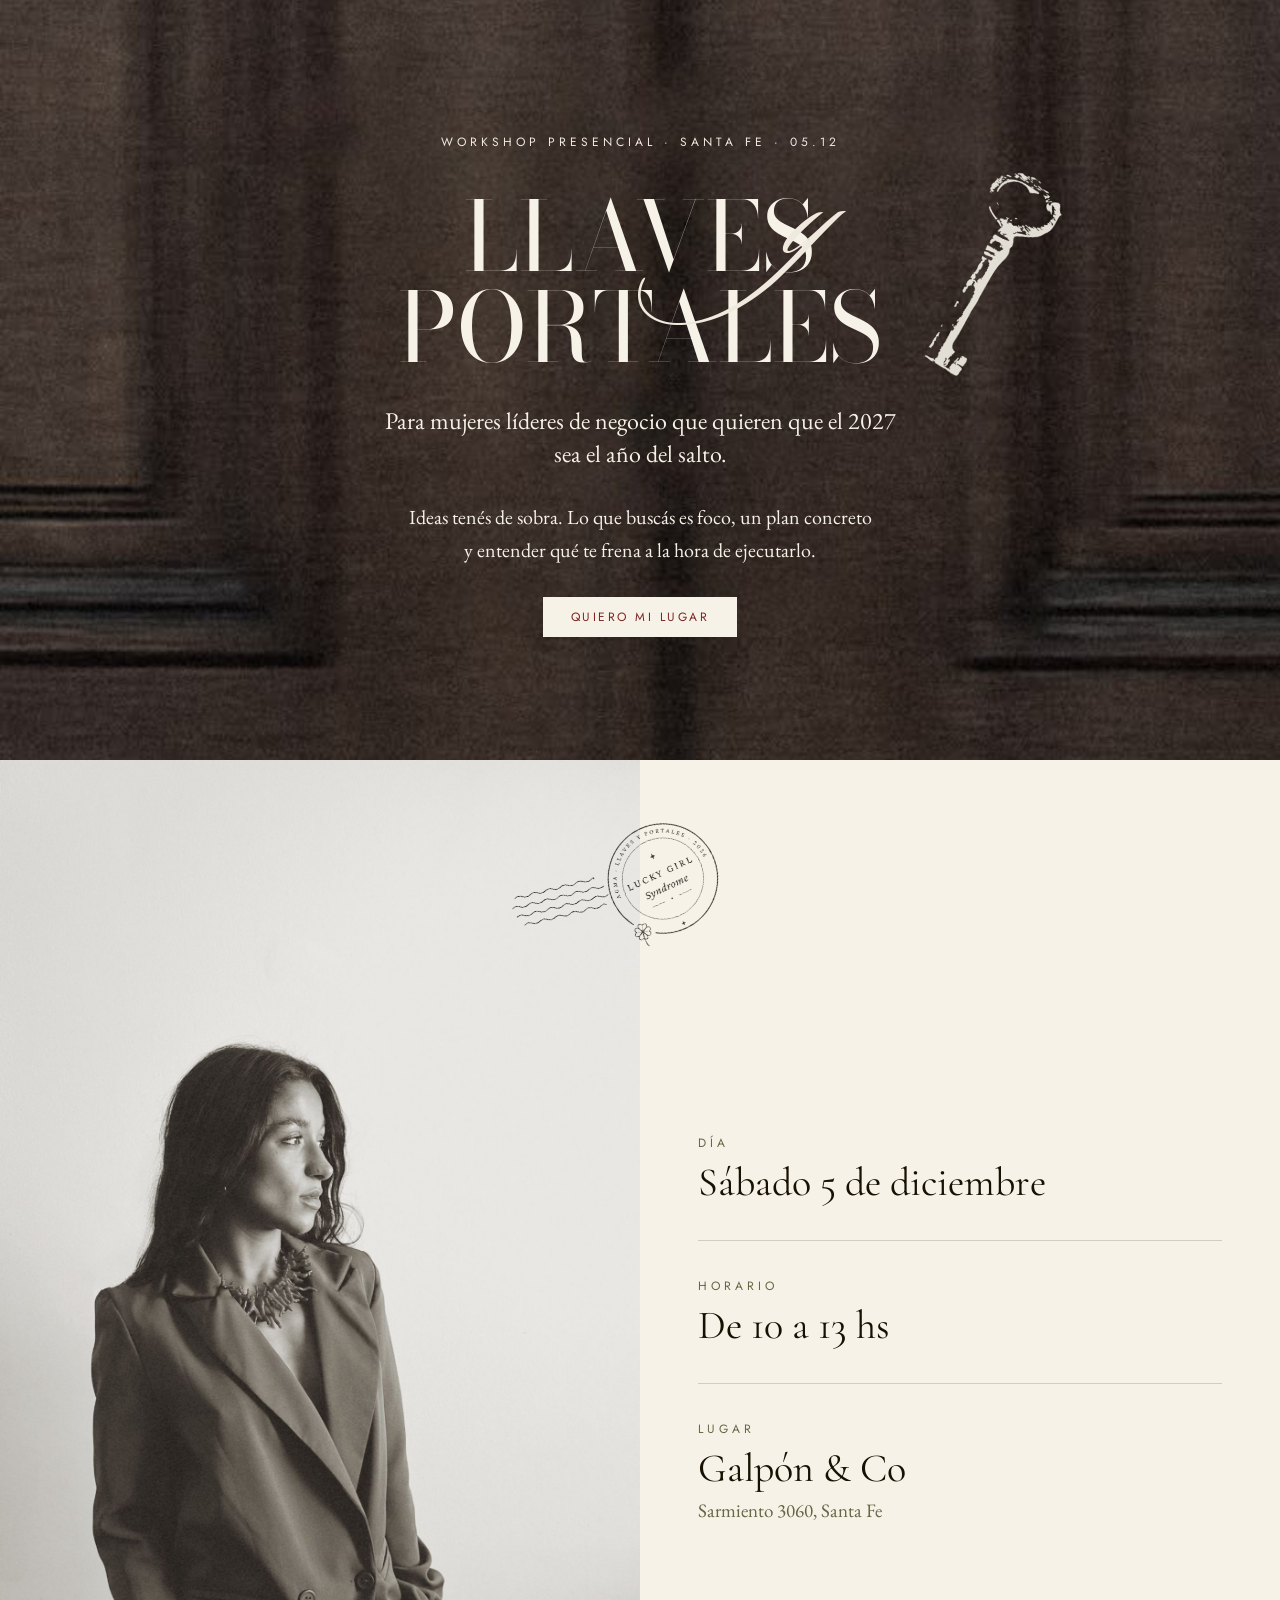
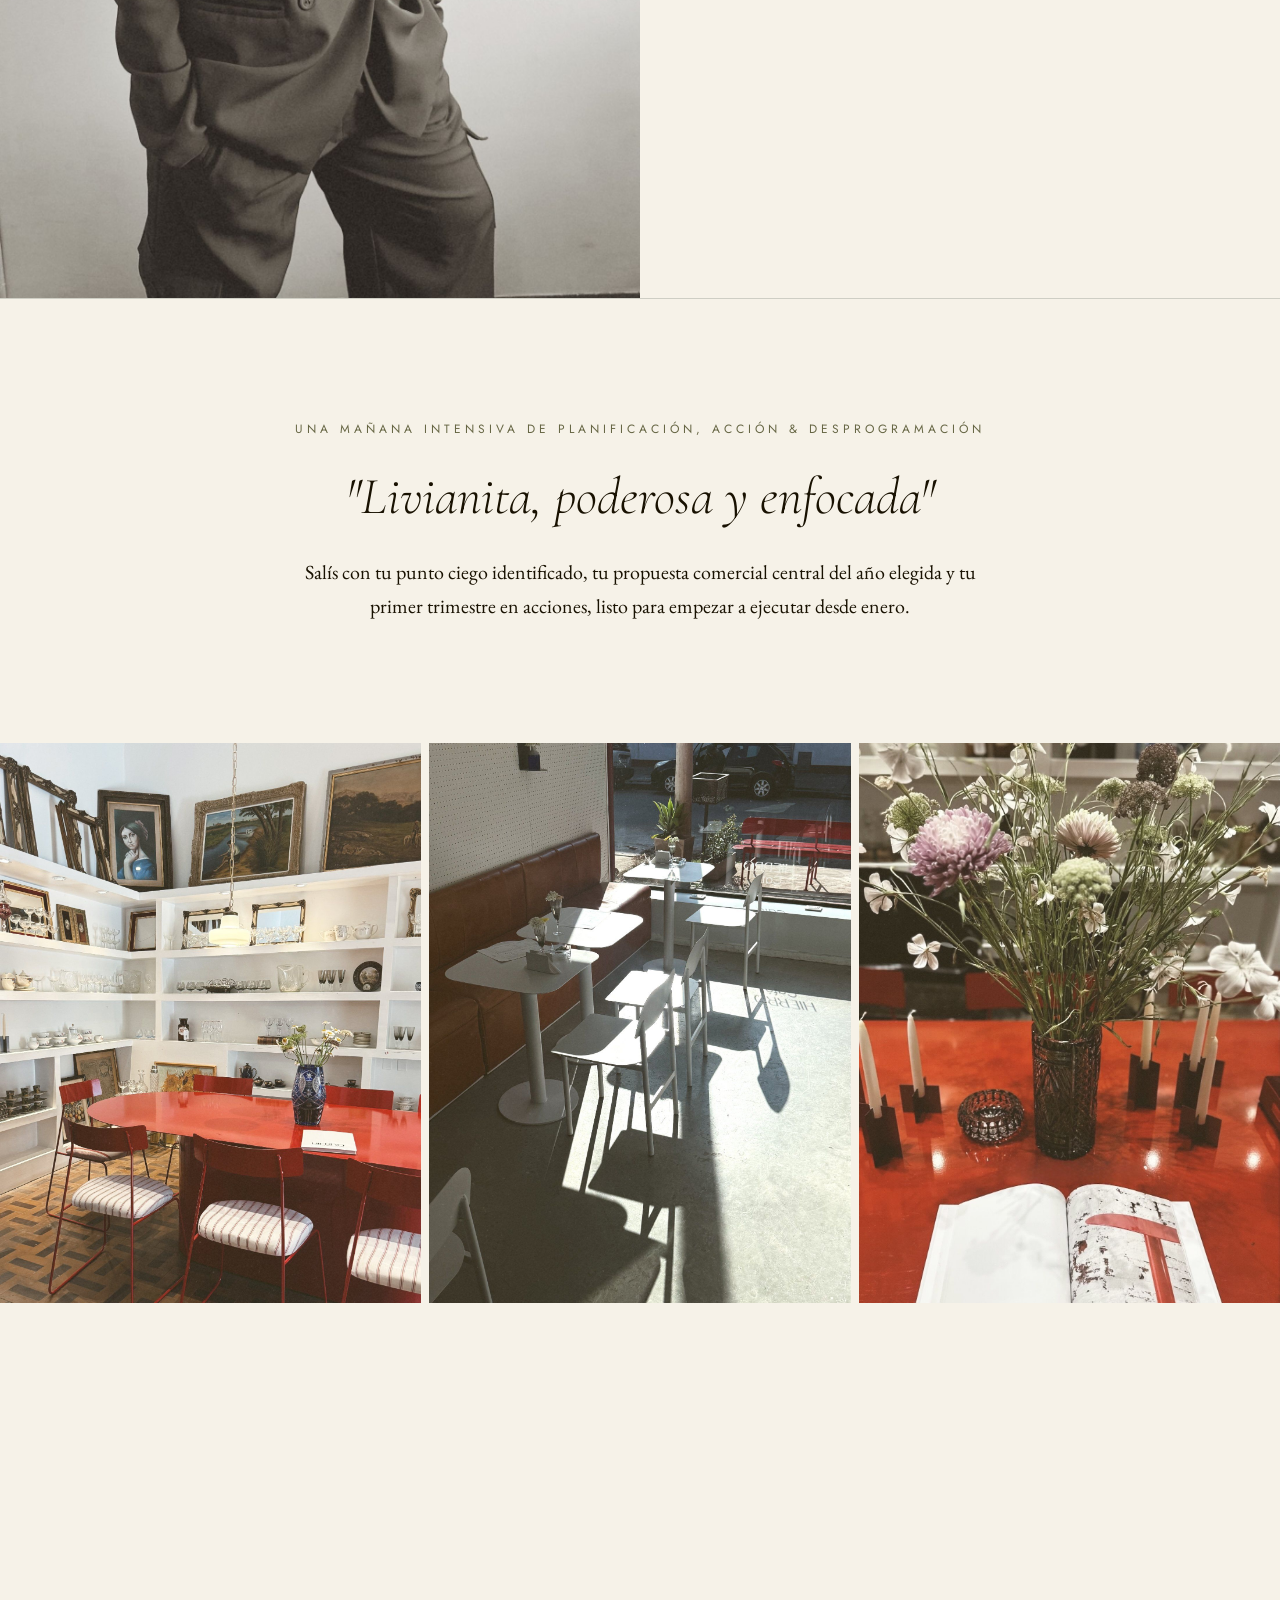
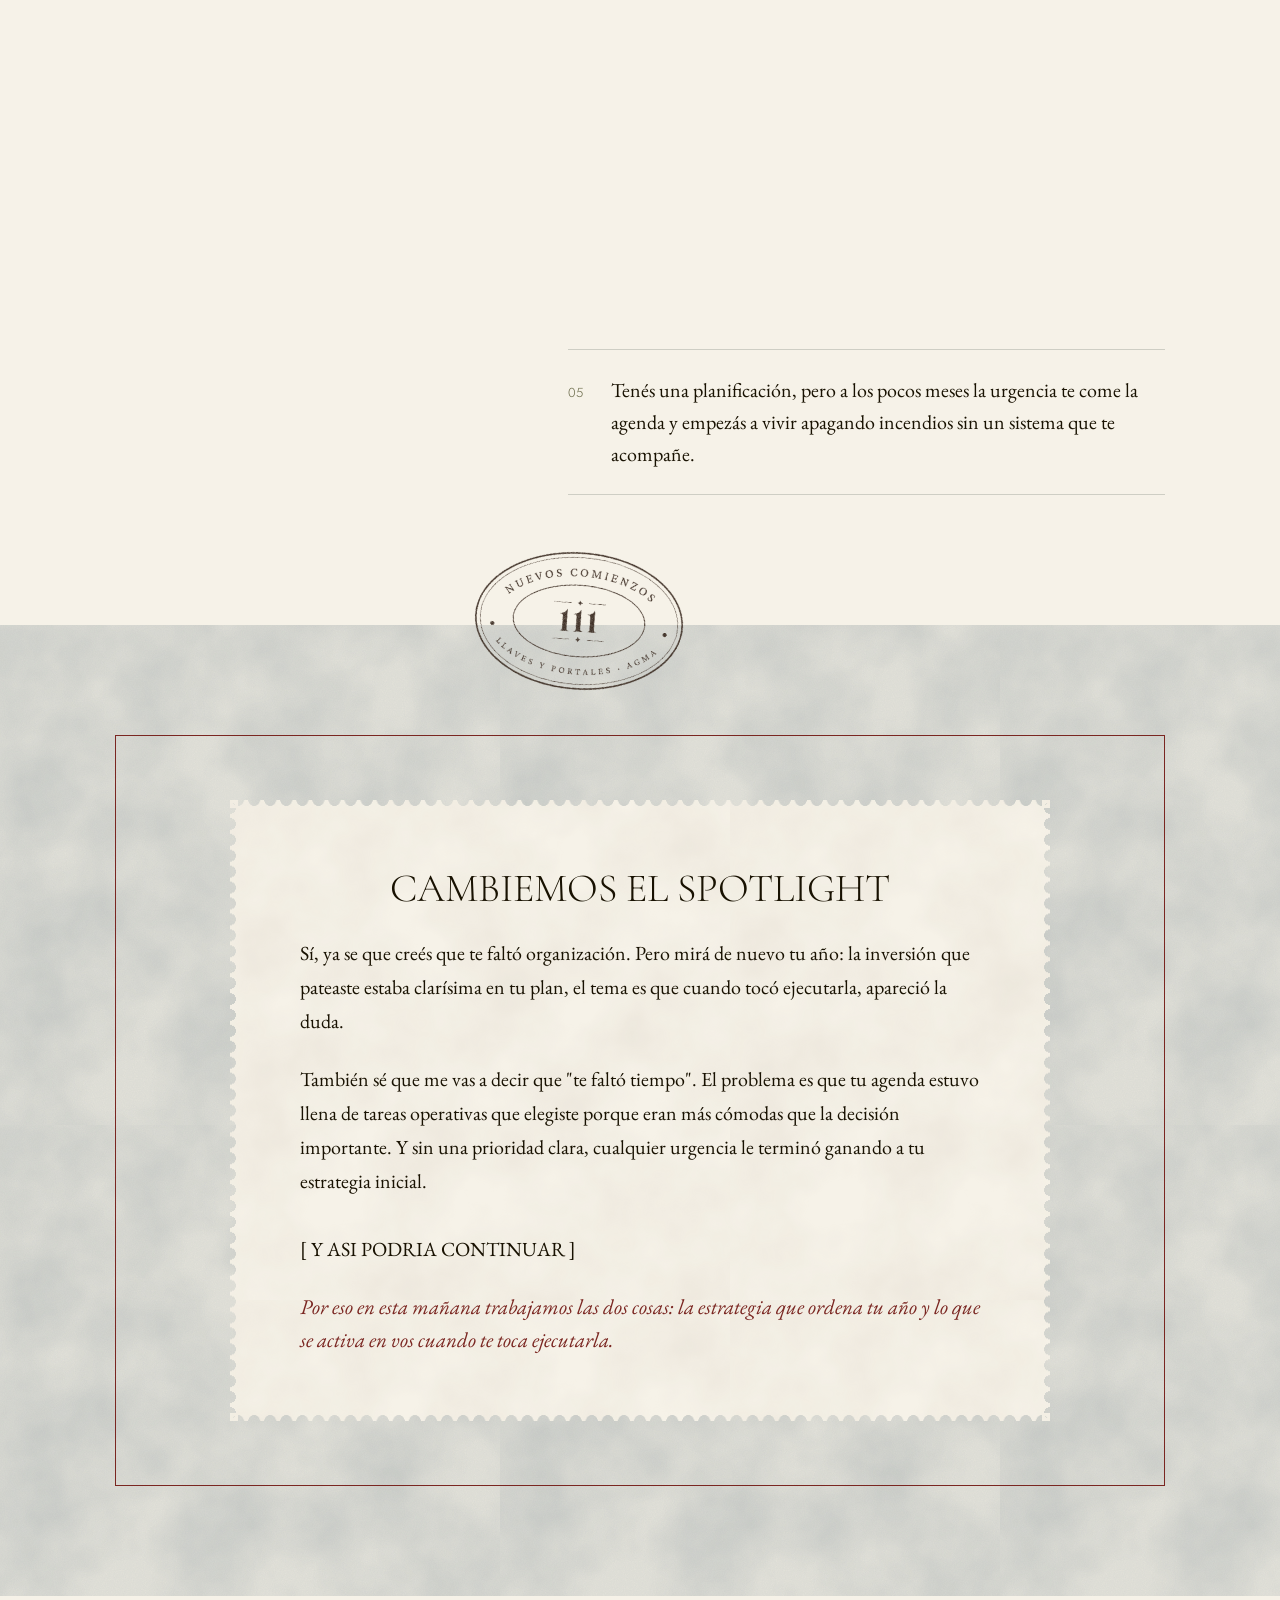
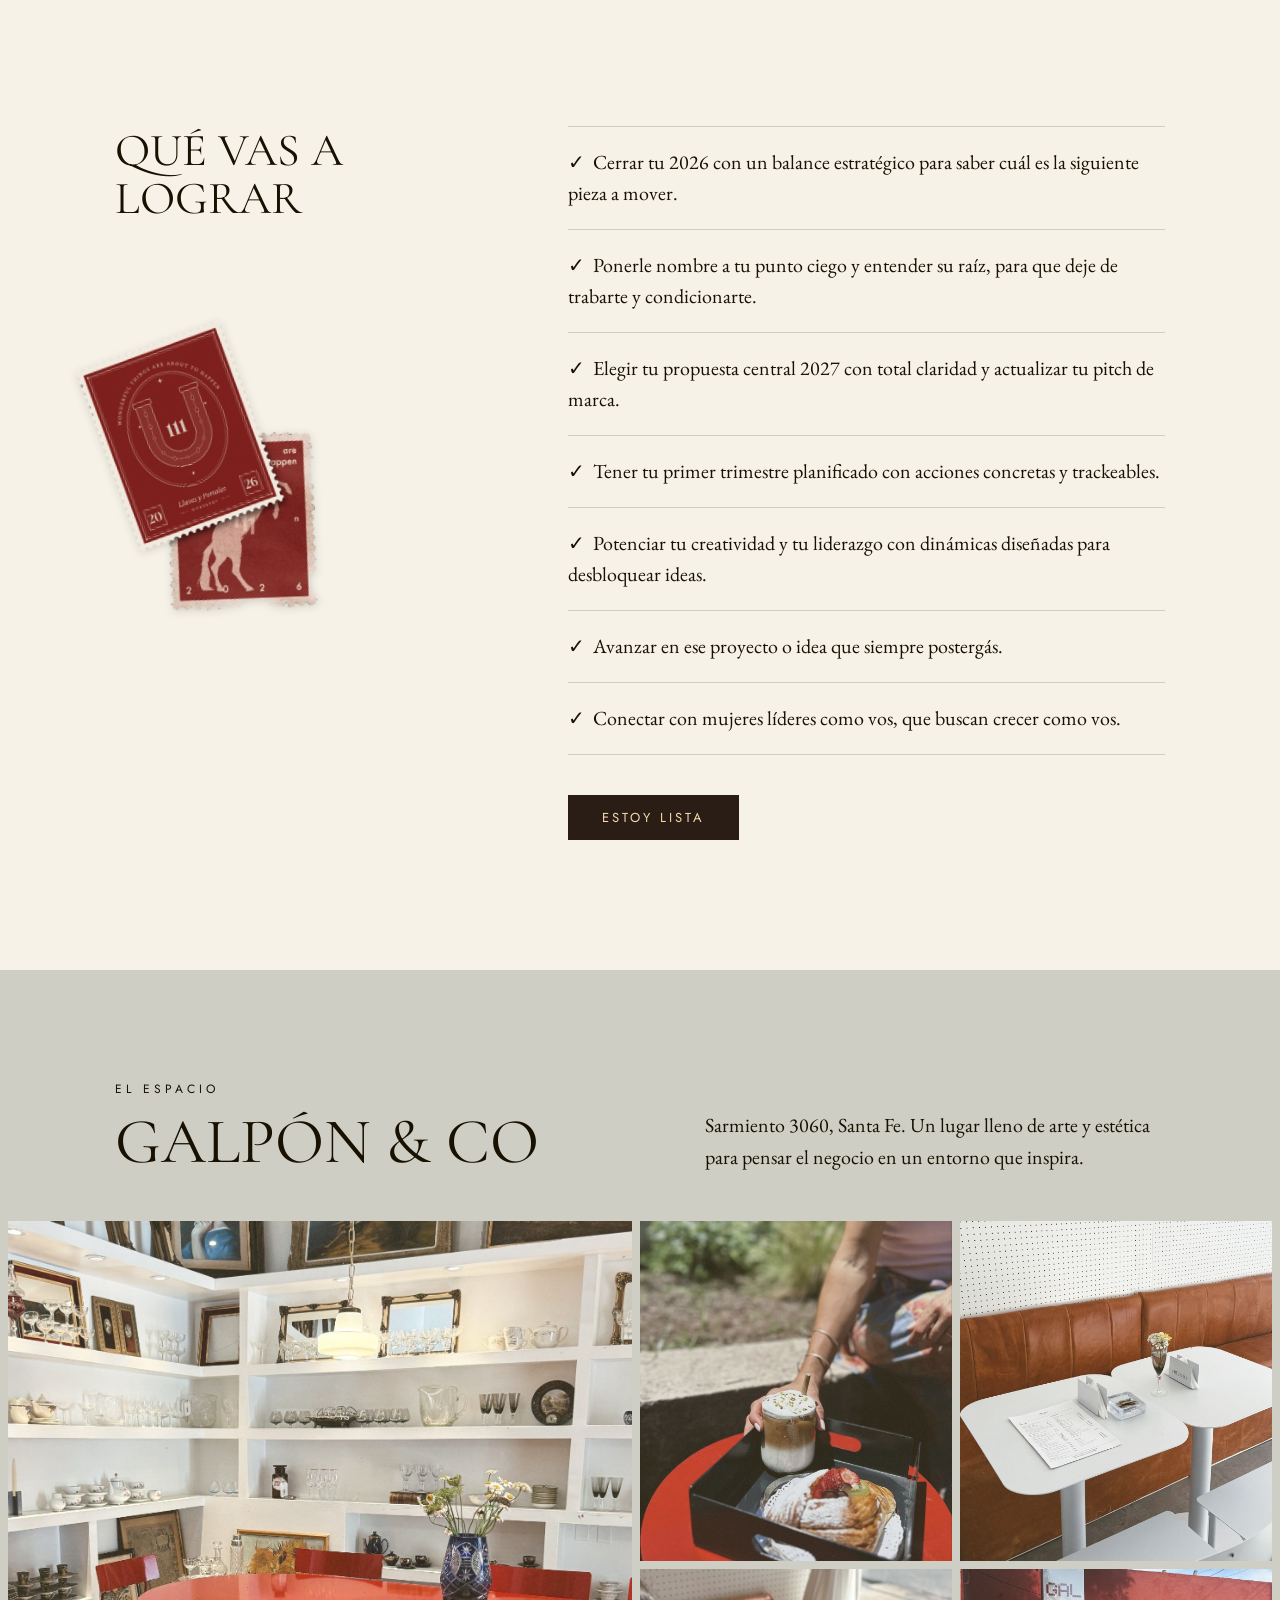
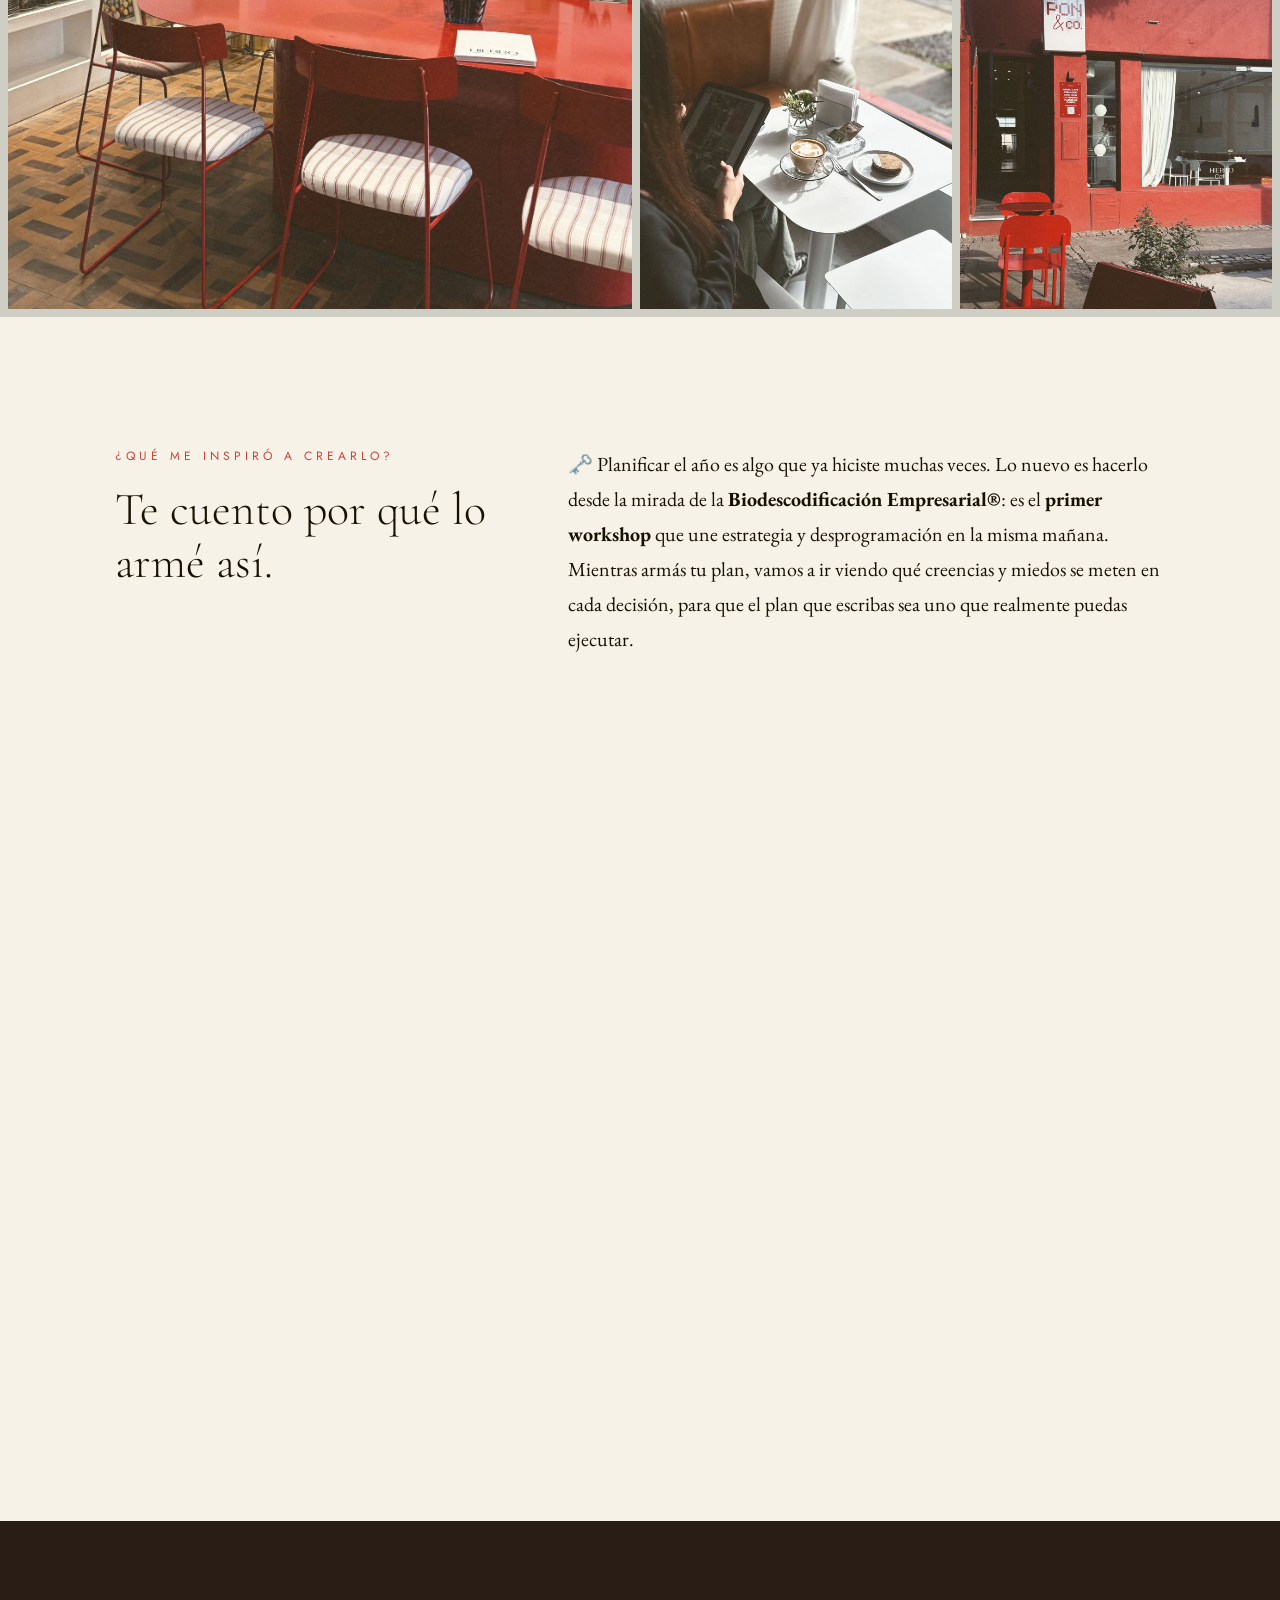
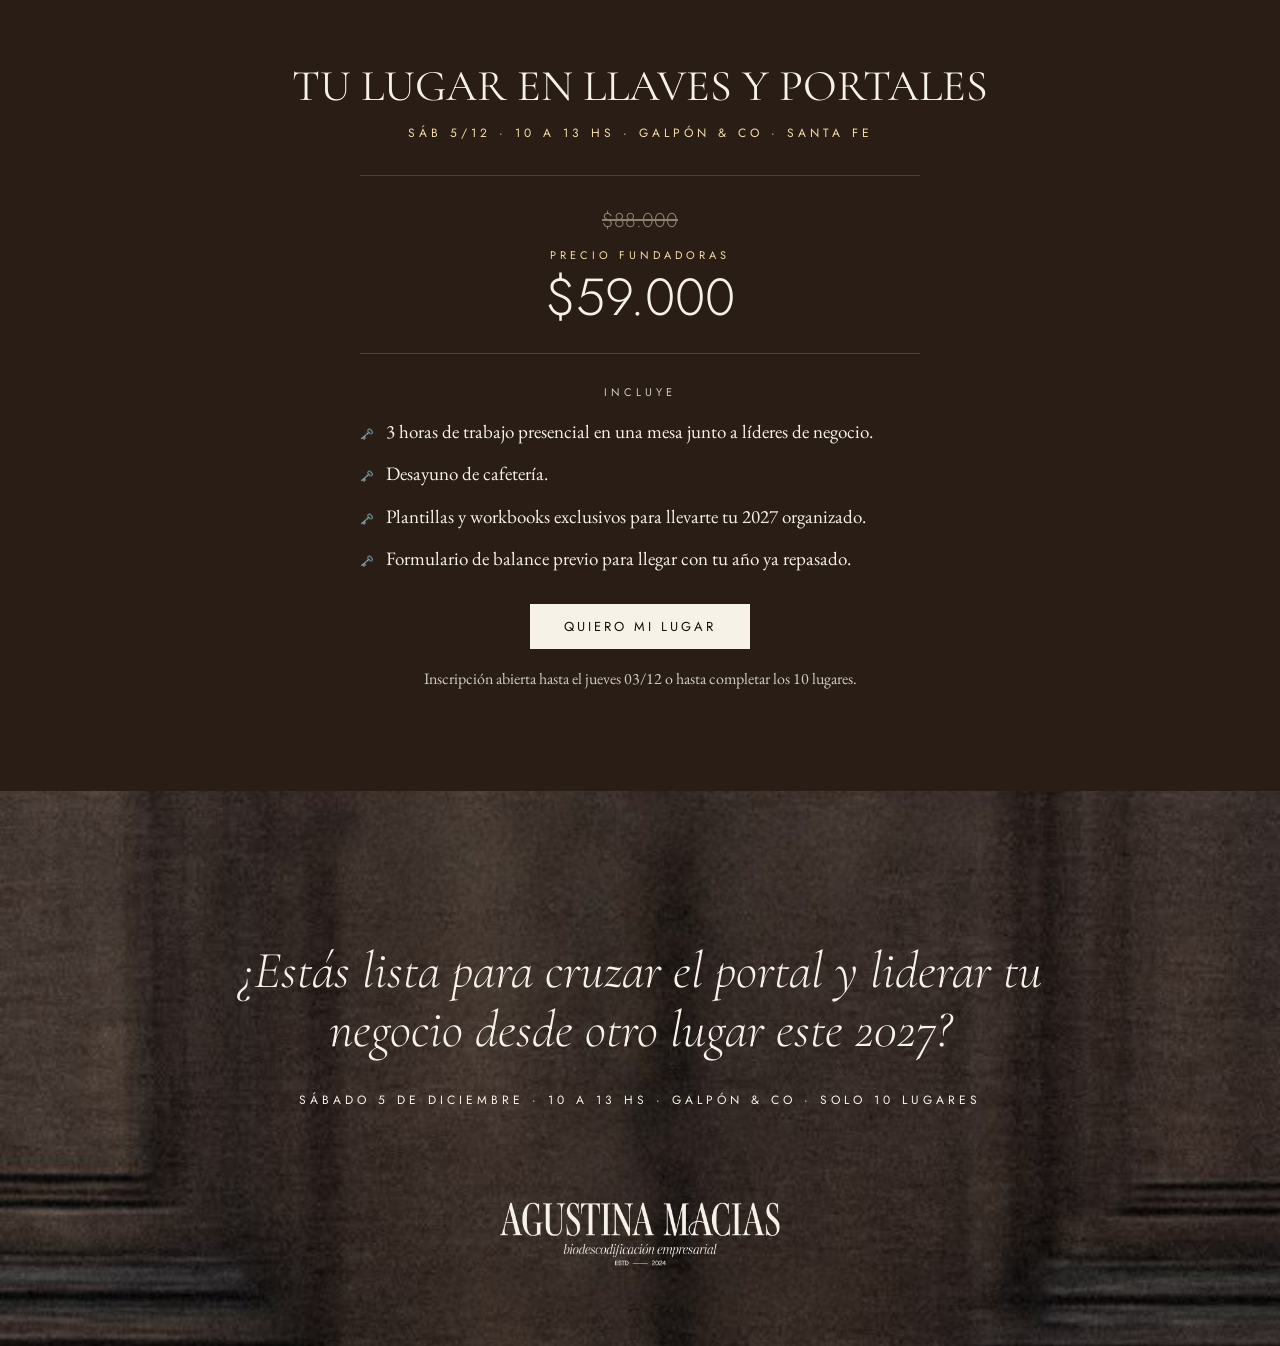
==== index.html @ 05c8ad3a "Hero sin animación de entrada y animaciones al bajar más rápidas Co-Authored-By: Claude Opus 5.5 <no" ====
<!doctype html>
<html lang="es">
<head>
<meta charset="utf-8">
<meta name="viewport" content="width=device-width, initial-scale=1">
<title>Llaves y Portales · Workshop presencial · Santa Fe · 5/12</title>
<meta name="description" content="Una mañana intensiva de planificación, acción y desprogramación para mujeres líderes de negocio. Sábado 5 de diciembre, Galpón & Co, Santa Fe. Solo 10 lugares.">
<meta property="og:title" content="Llaves y Portales · Workshop presencial">
<meta property="og:description" content="Para mujeres líderes de negocio que quieren que el 2027 sea el año del salto. Sábado 5/12 · Galpón & Co · Santa Fe.">
<meta property="og:image" content="img/puerta.jpg">
<meta name="theme-color" content="#352B26">
<link rel="preconnect" href="https://fonts.googleapis.com">
<link rel="preconnect" href="https://fonts.gstatic.com" crossorigin>
<link href="https://fonts.googleapis.com/css2?family=Bodoni+Moda:opsz,wght@6..96,400;6..96,500&family=Cormorant+Garamond:ital,wght@0,300;0,400;0,500;1,300;1,400&family=EB+Garamond:ital,wght@0,400;0,500;1,400&family=Jost:wght@300;400;500;700&display=swap" rel="stylesheet">
<link rel="stylesheet" href="estilos.css?v=6">
<script>document.documentElement.classList.add('js')</script>
</head>
<body>
<main class="pagina">

  <!-- HERO -->
  <section class="hero">
    <img class="sticker llave" src="img/llave-crema.png" alt="">
    <div class="label">Workshop presencial · Santa Fe · 05.12</div>
    <div class="titulo">
      <h1>LLAVES<br>PORTALES</h1>
      <div class="y" aria-hidden="true">y</div>
    </div>
    <p class="bajada">Para mujeres líderes de negocio que quieren que el 2027 sea el año del salto.</p>
    <p class="texto">Ideas tenés de sobra. Lo que buscás es foco, un plan concreto y entender qué te frena a la hora de ejecutarlo.</p>
    <a class="boton" href="pago.html">Quiero mi lugar</a>
  </section>

  <!-- FOTO + DATOS -->
  <section class="foto-datos">
    <div class="foto">
      <img class="retrato" src="img/agus.jpg" alt="Agus Macías">
      <img class="sticker lucky" src="img/sello-lucky-girl.png" alt="">
    </div>
    <div class="datos">
      <div class="dato"><div class="label">Día</div><div class="valor">Sábado 5 de diciembre</div></div>
      <div class="dato"><div class="label">Horario</div><div class="valor">De 10 a 13 hs</div></div>
      <div class="dato"><div class="label">Lugar</div><div class="valor">Galpón &amp; Co</div><div class="dir">Sarmiento 3060, Santa Fe</div></div>
    </div>
  </section>

  <!-- MANIFIESTO CORTO -->
  <section class="manifiesto">
    <div class="label">Una mañana intensiva de planificación, acción &amp; desprogramación</div>
    <p class="frase">"Livianita, poderosa y enfocada"</p>
    <p class="texto">Salís con tu punto ciego identificado, tu propuesta comercial central del año elegida y tu primer trimestre en acciones, listo para empezar a ejecutar desde enero.</p>
  </section>

  <!-- TRIPTICO -->
  <section class="triptico">
    <div><img src="img/galpon-mesa-roja.jpg" alt="La mesa del workshop en Galpón &amp; Co" style="object-position: 50% 17%"></div>
    <div><img src="img/galpon-sillas.jpg" alt="Sillas en Galpón &amp; Co"></div>
    <div><img src="img/galpon-flores.jpg" alt="Flores sobre la mesa" style="object-position: 50% 31%"></div>
  </section>

  <!-- SI ESTAS ACA -->
  <section class="bloque sonar">
    <img class="sticker sombra s-llave" src="img/sello-llave-collection.png" alt="">
    <h2>SI ESTÁS ACÁ, ALGO DE ESTO TE VA A SONAR:</h2>
    <div>
      <div class="item"><span>01</span><p>Terminás el año con la agenda explotada pero con una sensación rara de no saber si realmente estás avanzando.</p></div>
      <div class="item"><span>02</span><p>Hay una decisión que venís pateando hace meses. La inversión, el precio, esa delegación. La tenés clarísima y sin embargo ahí sigue, esperándote. Algo te inhabilita.</p></div>
      <div class="item"><span>03</span><p>Pulís todo mil veces antes de mostrarlo. Proyectos que podrían estar dando frutos hace meses siguen guardados, esperando "estar perfectos".</p></div>
      <div class="item"><span>04</span><p>Lograste cosas que hace dos años eran un sueño. Y en vez de festejarlas, ya estás corriendo atrás de la próxima meta, con la sensación de que nunca alcanza.</p></div>
      <div class="item"><span>05</span><p>Tenés una planificación, pero a los pocos meses la urgencia te come la agenda y empezás a vivir apagando incendios sin un sistema que te acompañe.</p></div>
    </div>
    <img class="sticker s-111" src="img/sello-111.png" alt="">
  </section>

  <!-- CAMBIEMOS EL SPOTLIGHT -->
  <section class="spotlight">
    <img class="sticker s-111d" src="img/sello-111.png" alt="">
    <div class="marco">
      <div class="estampilla">
        <p class="t">CAMBIEMOS EL SPOTLIGHT</p>
        <p>Sí, ya se que creés que te faltó organización. Pero mirá de nuevo tu año: la inversión que pateaste estaba clarísima en tu plan, el tema es que cuando tocó ejecutarla, apareció la duda.</p>
        <p>También sé que me vas a decir que "te faltó tiempo". El problema es que tu agenda estuvo llena de tareas operativas que elegiste porque eran más cómodas que la decisión importante. Y sin una prioridad clara, cualquier urgencia le terminó ganando a tu estrategia inicial.<br><br>[ Y ASI PODRIA CONTINUAR ]</p>
        <p class="cierre">Por eso en esta mañana trabajamos las dos cosas: la estrategia que ordena tu año y lo que se activa en vos cuando te toca ejecutarla.</p>
      </div>
    </div>
  </section>

  <!-- QUE VAS A LOGRAR -->
  <section class="bloque logros">
    <img class="sticker sombra herradura" src="img/sellos-herradura.png" alt="">
    <h2 style="font-weight: 400">QUÉ VAS A LOGRAR</h2>
    <div class="lista-wrap">
      <div>
        <p class="logro">✓ &nbsp;Cerrar tu 2026 con un balance estratégico para saber cuál es la siguiente pieza a mover.</p>
        <p class="logro">✓ &nbsp;Ponerle nombre a tu punto ciego y entender su raíz, para que deje de trabarte y condicionarte.</p>
        <p class="logro">✓ &nbsp;Elegir tu propuesta central 2027 con total claridad y actualizar tu pitch de marca.</p>
        <p class="logro">✓ &nbsp;Tener tu primer trimestre planificado con acciones concretas y trackeables.</p>
        <p class="logro">✓ &nbsp;Potenciar tu creatividad y tu liderazgo con dinámicas diseñadas para desbloquear ideas.</p>
        <p class="logro">✓ &nbsp;Avanzar en ese proyecto o idea que siempre postergás.</p>
        <p class="logro">✓ &nbsp;Conectar con mujeres líderes como vos, que buscan crecer como vos.</p>
      </div>
      <a class="boton" href="pago.html">Estoy lista</a>
    </div>
  </section>

  <!-- EL ESPACIO -->
  <section class="espacio">
    <div class="cab">
      <div class="titulos">
        <div class="label">El espacio</div>
        <h2>GALPÓN &amp; CO</h2>
      </div>
      <p>Sarmiento 3060, Santa Fe. Un lugar lleno de arte y estética para pensar el negocio en un entorno que inspira.</p>
    </div>
    <div class="galeria">
      <div><img src="img/galpon-mesa-roja.jpg" alt="Galpón &amp; Co"></div>
      <div><img src="img/galpon-cafe.jpg" alt="Café en Galpón &amp; Co"></div>
      <div><img src="img/galpon-mesas.jpg" alt="Mesas de Galpón &amp; Co" style="object-position: 50% 80%"></div>
      <div><img src="img/galpon-ipad.jpg" alt="Trabajando en Galpón &amp; Co" style="object-position: 50% 28%"></div>
      <div><img src="img/galpon-fachada.jpg" alt="Fachada de Galpón &amp; Co" style="object-position: 50% 48%"></div>
    </div>
  </section>

  <!-- QUE ME INSPIRO -->
  <section class="bloque inspiro">
    <img class="sticker s-222" src="img/sello-222.png" alt="">
    <div style="display: flex; flex-direction: column; gap: 18px">
      <div class="label">¿Qué me inspiró a crearlo?</div>
      <h2>Te cuento por qué lo armé así.</h2>
    </div>
    <div class="col">
      <p>🗝️ Planificar el año es algo que ya hiciste muchas veces. Lo nuevo es hacerlo desde la mirada de la <strong>Biodescodificación Empresarial®</strong>: es el <b>primer workshop</b> que une estrategia y desprogramación en la misma mañana. Mientras armás tu plan, vamos a ir viendo qué creencias y miedos se meten en cada decisión, para que el plan que escribas sea uno que realmente puedas ejecutar.</p>
      <p>🗝️ Me he ido de muchos talleres con grandes ideas, pero CERO claridad sobre el paso siguiente. Por eso lo diseñé como un <strong>WORKshop de verdad</strong>: tres horas intensivas con tiempo real para hacer, decidir y dejar tu plan avanzado. Sé que cuando liderás un negocio el tiempo no sobra, y por eso quiero que cada minuto te rinda.</p>
      <p>🗝️ Porque liderar un negocio puede ser muy solitario, pero pensarlo rodeada de otras mujeres que también están frente a su umbral <strong>te cambia la mirada</strong>. Te das cuenta de que tus dudas tienen nombre, de que tus miedos son más comunes de lo que creías y de que no tenés que resolverlo todo sola. Ahí se arma algo que va más allá del plan: una red.</p>
      <p>🗝️ El trabajo empieza antes del sábado 5/12. Con la inscripción te llega un <strong>formulario de balance de 15 minutos</strong> para que repases tu año sin apuro. Así llegás con eso ya pensado y la mañana la usamos para profundizar y decidir.</p>
      <p>🗝️ Es la <strong>primera edición en Santa Fe</strong>. Hace tiempo quería que esta conversación existiera acá, sin tener que viajar a otras ciudades para tenerla. Las que vengan el 5 de diciembre van a ser el <b>grupo fundadoras</b> de algo que recién empieza.</p>
    </div>
  </section>

  <!-- INVERSION -->
  <section id="inversion" class="inversion">
    <div class="cab">
      <div class="label">Solo 10 lugares · Primera edición</div>
      <h2>TU LUGAR EN LLAVES Y PORTALES</h2>
      <div class="label cuando">Sáb 5/12 · 10 a 13 hs · Galpón &amp; Co · Santa Fe</div>
    </div>
    <div class="precio">
      <div class="antes">$88.000</div>
      <div class="label">Precio fundadoras</div>
      <div class="ahora">$59.000</div>
    </div>
    <div class="incluye">
      <div class="label" style="display: block">Incluye</div>
      <div><span>🗝️</span><p>3 horas de trabajo presencial en una mesa junto a líderes de negocio.</p></div>
      <div><span>🗝️</span><p>Desayuno de cafetería.</p></div>
      <div><span>🗝️</span><p>Plantillas y workbooks exclusivos para llevarte tu 2027 organizado.</p></div>
      <div><span>🗝️</span><p>Formulario de balance previo para llegar con tu año ya repasado.</p></div>
    </div>
    <a class="boton" href="pago.html">Quiero mi lugar</a>
    <p class="nota">Inscripción abierta hasta el jueves 03/12 o hasta completar los 10 lugares.</p>
  </section>

  <!-- CIERRE -->
  <section class="cierre-final">
    <p class="pregunta">¿Estás lista para cruzar el portal y liderar tu negocio desde otro lugar este 2027?</p>
    <div class="label">Sábado 5 de diciembre · 10 a 13 hs · Galpón &amp; Co · Solo 10 lugares</div>
    <img class="logo" src="img/logo-agustina-macias.png" alt="Agustina Macías · Biodescodificación Empresarial">
  </section>

</main>
<script>
(function () {
  var sel = [
    ['.datos .dato, .manifiesto > *, .bloque h2, .bloque > div:first-of-type .label, .item, .logro, .estampilla > *, .espacio .cab > *, .inspiro .col p, .inversion .cab > *, .precio, .incluye > div, .inversion .boton, .inversion .nota, .cierre-final > *:not(.logo), .cierre-final .logo, .logros .boton', 'revelar'],
    ['.foto-datos .retrato, .triptico img, .galeria img', 'revelar-img'],
    ['.sticker:not(.llave)', 'revelar-sticker']
  ];
  var els = [];
  sel.forEach(function (p) {
    document.querySelectorAll(p[0]).forEach(function (el) { el.classList.add(p[1]); els.push(el); });
  });
  // escalonado dentro de cada grupo de hermanos
  els.forEach(function (el) {
    if (el.classList.contains('revelar-sticker')) return;
    var sib = Array.prototype.filter.call(el.parentNode.children, function (c) { return c.classList.contains('revelar') || c.classList.contains('revelar-img') || (c.firstElementChild && c.firstElementChild.classList.contains('revelar-img')); });
    var i = sib.indexOf(el); if (i < 0 && el.parentNode.parentNode) { sib = Array.prototype.slice.call(el.parentNode.parentNode.children); i = sib.indexOf(el.parentNode); }
    if (i > 0) el.style.setProperty('--d', Math.min(i, 5) * 0.05 + 's');
  });
  if (!('IntersectionObserver' in window)) { els.forEach(function (e) { e.classList.add('visible'); }); return; }
  var io = new IntersectionObserver(function (entries) {
    entries.forEach(function (en) { if (en.isIntersecting) { en.target.classList.add('visible'); io.unobserve(en.target); } });
  }, { rootMargin: '0px 0px -8% 0px', threshold: 0.12 });
  els.forEach(function (e) { io.observe(e); });
})();
</script>
</body>
</html>
---- estilos.css ----
@font-face { font-family: 'Sloop Script'; src: url('fonts/sloop-script.ttf') format('truetype'); font-weight: 400; font-style: normal; font-display: swap; }

:root {
  --nori: #F6F2E8; --ash: #181101; --vino: #7A2621; --terra: #CB4339; --moss: #666644;
  --sand: #CECEC4; --butter: #F4DCAB; --cafe: #2A1D15; --madera: #352B26;
}
* { box-sizing: border-box; }
html { -webkit-text-size-adjust: 100%; scroll-behavior: smooth; }
body { margin: 0; background: var(--nori); color: var(--ash); font-family: 'EB Garamond', Georgia, serif; overflow-x: hidden; }
img { display: block; max-width: 100%; }
a { color: inherit; }
p { margin: 0; }
h1, h2 { margin: 0; font-weight: 400; }

.pagina { position: relative; overflow: hidden; }
.label { font-family: 'Jost', Helvetica, Arial, sans-serif; font-size: 10px; letter-spacing: 3px; text-transform: uppercase; }
.serif-t { font-family: 'Cormorant Garamond', Georgia, serif; }
.boton { display: inline-block; text-decoration: none; font-family: 'Jost', Helvetica, Arial, sans-serif; font-weight: 400; font-size: 12px; letter-spacing: 2.5px; line-height: 1; padding: 14px 28px; text-transform: uppercase; transition: opacity .2s; }
.boton:hover { opacity: .85; }
.sticker { position: absolute; z-index: 5; pointer-events: none; height: auto; }
.sombra { filter: drop-shadow(0 2px 4px rgba(24,17,1,.18)); }

/* ---------- HERO ---------- */
.hero { position: relative; background: var(--madera) url(img/puerta.jpg) center / cover no-repeat; color: var(--nori); padding: 64px 40px 60px; min-height: 490px; display: flex; flex-direction: column; justify-content: center; gap: 26px; }
.hero .label { color: #EFE9DE; }
.hero .titulo { position: relative; width: fit-content; padding-top: 10px; }
.hero h1 { font-family: 'Bodoni Moda', Georgia, serif; font-size: 45px; line-height: .95; }
.hero .y { position: absolute; left: 178px; top: -10px; font-family: 'Sloop Script', cursive; font-size: 72px; line-height: 1; color: #EFE9DE; }
.hero .bajada { font-size: 16px; line-height: 1.4; max-width: 255px; }
.hero .texto { font-size: 14px; line-height: 1.65; max-width: 297px; }
.hero .boton { align-self: center; background: var(--nori); color: var(--vino); }
.hero .llave { right: 4px; top: 8px; width: 62px; transform: rotate(10deg); opacity: .9; }

/* ---------- FOTO + DATOS ---------- */
.foto-datos .foto { position: relative; height: 366px; background: var(--sand); }
.foto-datos .foto img.retrato { width: 100%; height: 100%; object-fit: cover; object-position: 50% 49%; }
.foto-datos .lucky { right: -36px; top: 54px; width: 150px; transform: rotate(-14deg); }
.datos { padding: 0 24px; border-bottom: 1px solid var(--sand); }
.dato { padding: 24px 0; border-bottom: 1px solid var(--sand); display: flex; flex-direction: column; gap: 6px; }
.dato:last-child { border-bottom: 0; }
.dato .label { color: var(--moss); font-size: 11px; letter-spacing: 4px; }
.dato .valor { font-family: 'Cormorant Garamond', Georgia, serif; font-size: 27px; line-height: 1.15; }
.dato .dir { font-size: 15px; color: var(--moss); }

/* ---------- MANIFIESTO CORTO ---------- */
.manifiesto { padding: 72px 24px; display: flex; flex-direction: column; align-items: center; text-align: center; gap: 22px; }
.manifiesto .label { color: var(--moss); font-size: 9px; letter-spacing: 3px; line-height: 1.8; max-width: 320px; }
.manifiesto .frase { font-family: 'Cormorant Garamond', Georgia, serif; font-weight: 300; font-style: italic; font-size: 28px; line-height: 1.2; }
.manifiesto .texto { font-size: 15px; line-height: 1.65; max-width: 700px; }

/* ---------- TRIPTICO ---------- */
.triptico { display: grid; grid-template-columns: 1fr 1fr; gap: 6px; }
.triptico div { height: 260px; overflow: hidden; }
.triptico div:first-child { grid-column: span 2; height: 380px; }
.triptico img { width: 100%; height: 100%; object-fit: cover; }

/* ---------- LISTAS (te va a sonar / lograr) ---------- */
.bloque { position: relative; padding: 72px 24px; display: flex; flex-direction: column; gap: 28px; }
.bloque h2 { font-family: 'Cormorant Garamond', Georgia, serif; font-weight: 300; font-size: 25px; line-height: 1.05; }
.sonar h2 { text-align: center; }
.item { display: flex; gap: 16px; align-items: baseline; padding: 20px 0; border-top: 1px solid var(--sand); }
.item:last-child { border-bottom: 1px solid var(--sand); }
.item span { font-family: 'Jost', Helvetica, Arial, sans-serif; font-weight: 300; font-size: 12px; color: var(--moss); }
.item p { font-size: 15px; line-height: 1.6; }
.sonar .s-llave { left: 36%; top: -30px; width: 100px; transform: rotate(-8deg); }
.sonar .s-111 { left: 36%; bottom: -40px; width: 112px; transform: rotate(8deg); opacity: .9; }

/* ---------- SPOTLIGHT ---------- */
.spotlight { padding: 48px 18px; background-color: #E2E1D9; background-image: url(data:image/svg+xml,%3Csvg%20xmlns%3D%27http%3A%2F%2Fwww.w3.org%2F2000%2Fsvg%27%20width%3D%27200%27%20height%3D%27200%27%3E%3Cfilter%20id%3D%27n%27%3E%3CfeTurbulence%20type%3D%27fractalNoise%27%20baseFrequency%3D%270.9%27%20numOctaves%3D%272%27%20stitchTiles%3D%27stitch%27%2F%3E%3CfeColorMatrix%20values%3D%270%200%200%200%200.22%200%200%200%200%200.27%200%200%200%200%200.30%200%200%200%200.09%200%27%2F%3E%3C%2Ffilter%3E%3Crect%20width%3D%27100%25%27%20height%3D%27100%25%27%20filter%3D%27url%28%23n%29%27%2F%3E%3C%2Fsvg%3E), url(data:image/svg+xml,%3Csvg%20xmlns%3D%27http%3A%2F%2Fwww.w3.org%2F2000%2Fsvg%27%20width%3D%27500%27%20height%3D%27500%27%3E%3Cfilter%20id%3D%27n%27%3E%3CfeTurbulence%20type%3D%27fractalNoise%27%20baseFrequency%3D%270.012%27%20numOctaves%3D%274%27%20stitchTiles%3D%27stitch%27%2F%3E%3CfeColorMatrix%20values%3D%270%200%200%200%200.22%200%200%200%200%200.27%200%200%200%200%200.30%200.42%200%200%200%20-0.11%27%2F%3E%3C%2Ffilter%3E%3Crect%20width%3D%27100%25%27%20height%3D%27100%25%27%20filter%3D%27url%28%23n%29%27%2F%3E%3C%2Fsvg%3E); }
.spotlight .marco { border: 1px solid var(--vino); padding: 32px 16px; display: flex; justify-content: center; }
.estampilla { width: 100%; max-width: 820px; background-color: var(--nori); background-image: url(data:image/svg+xml,%3Csvg%20xmlns%3D%27http%3A%2F%2Fwww.w3.org%2F2000%2Fsvg%27%20width%3D%27500%27%20height%3D%27500%27%3E%3Cfilter%20id%3D%27n%27%3E%3CfeTurbulence%20type%3D%27fractalNoise%27%20baseFrequency%3D%270.014%27%20numOctaves%3D%274%27%20stitchTiles%3D%27stitch%27%2F%3E%3CfeColorMatrix%20values%3D%270%200%200%200%200.45%200%200%200%200%200.38%200%200%200%200%200.30%200.22%200%200%200%20-0.06%27%2F%3E%3C%2Ffilter%3E%3Crect%20width%3D%27100%25%27%20height%3D%27100%25%27%20filter%3D%27url%28%23n%29%27%2F%3E%3C%2Fsvg%3E); padding: 40px 26px; display: flex; flex-direction: column; gap: 20px;
  -webkit-mask: radial-gradient(circle 6px at 50% 0, #0000 96%, #000) 0 0 / 16px 8px round no-repeat, radial-gradient(circle 6px at 50% 100%, #0000 96%, #000) 0 100% / 16px 8px round no-repeat, radial-gradient(circle 6px at 0 50%, #0000 96%, #000) 0 0 / 8px 16px no-repeat round, radial-gradient(circle 6px at 100% 50%, #0000 96%, #000) 100% 0 / 8px 16px no-repeat round, linear-gradient(#000 0 0) 8px 8px / calc(100% - 16px) calc(100% - 16px) no-repeat; mask: radial-gradient(circle 6px at 50% 0, #0000 96%, #000) 0 0 / 16px 8px round no-repeat, radial-gradient(circle 6px at 50% 100%, #0000 96%, #000) 0 100% / 16px 8px round no-repeat, radial-gradient(circle 6px at 0 50%, #0000 96%, #000) 0 0 / 8px 16px no-repeat round, radial-gradient(circle 6px at 100% 50%, #0000 96%, #000) 100% 0 / 8px 16px no-repeat round, linear-gradient(#000 0 0) 8px 8px / calc(100% - 16px) calc(100% - 16px) no-repeat; }
.estampilla .t { font-family: 'Cormorant Garamond', Georgia, serif; font-weight: 300; font-size: 24px; line-height: 1.2; text-align: center; }
.estampilla p { font-size: 15px; line-height: 1.65; }
.estampilla .cierre { font-style: italic; color: var(--vino); }

/* ---------- LOGROS ---------- */
.logro { padding: 16px 0; border-top: 1px solid var(--sand); font-size: 15px; line-height: 1.55; }
.logro:last-child { border-bottom: 1px solid var(--sand); }
.logros .boton { align-self: center; background: var(--cafe); color: var(--butter); }
.logros .herradura { right: 10px; top: -38px; width: 97px; transform: rotate(-13deg); }
.logros .lista-wrap { display: flex; flex-direction: column; gap: 24px; }

/* ---------- ESPACIO ---------- */
.espacio { background: var(--sand); padding: 72px 0 0; display: flex; flex-direction: column; gap: 28px; }
.espacio .cab { padding: 0 24px; display: flex; flex-direction: column; gap: 12px; }
.espacio .label { font-size: 11px; letter-spacing: 4px; }
.espacio h2 { font-family: 'Cormorant Garamond', Georgia, serif; font-size: 35px; line-height: .95; }
.espacio .cab p { font-size: 15px; line-height: 1.6; margin-top: 6px; }
.galeria { display: grid; grid-template-columns: 1fr 1fr; gap: 6px; }
.galeria div { height: 240px; overflow: hidden; }
.galeria div:first-child { grid-column: span 2; height: 300px; }
.galeria img { width: 100%; height: 100%; object-fit: cover; }

/* ---------- INSPIRO ---------- */
.inspiro .label { color: var(--terra); font-size: 11px; letter-spacing: 4px; }
.inspiro h2 { font-size: 24px; line-height: 1.15; }
.inspiro .col { display: flex; flex-direction: column; gap: 22px; }
.inspiro p { font-size: 15px; line-height: 1.7; }
.inspiro .s-222 { right: 20px; top: -31px; width: 114px; transform: rotate(14deg); opacity: .9; }

/* ---------- INVERSION ---------- */
.inversion { background: var(--cafe); color: var(--nori); padding: 56px 44px 48px; display: flex; flex-direction: column; align-items: center; text-align: center; gap: 24px; }
.inversion .cab { display: flex; flex-direction: column; align-items: center; gap: 14px; }
.inversion .cab .label { color: var(--butter); }
.inversion h2 { font-family: 'Cormorant Garamond', Georgia, serif; font-size: 24px; line-height: 1.05; }
.inversion .cuando { color: var(--sand); letter-spacing: 2px; line-height: 1.8; }
.precio { width: 100%; max-width: 560px; border-top: 1px solid #4A4232; border-bottom: 1px solid #4A4232; padding: 22px 0; display: flex; flex-direction: column; align-items: center; gap: 6px; font-family: 'Jost', Helvetica, Arial, sans-serif; }
.precio .antes { font-weight: 300; font-size: 15px; color: #8C8270; text-decoration: line-through; }
.precio .label { color: var(--butter); font-size: 9px; padding-top: 4px; }
.precio .ahora { font-weight: 300; font-size: 34px; line-height: 1; }
.incluye { width: 100%; max-width: 560px; display: flex; flex-direction: column; gap: 10px; text-align: left; }
.incluye .label { color: var(--sand); text-align: center; font-size: 9px; padding-bottom: 4px; }
.incluye div { display: flex; gap: 12px; align-items: baseline; }
.incluye span { font-size: 11px; }
.incluye p { font-size: 15px; line-height: 1.5; }
.inversion .boton { background: var(--nori); color: var(--ash); }
.inversion .nota { margin-top: -10px; font-size: 12px; line-height: 1.5; color: var(--sand); }

/* ---------- CIERRE ---------- */
.cierre-final { background: var(--madera) url(img/puerta.jpg) center / cover no-repeat; color: var(--nori); padding: 80px 24px 48px; display: flex; flex-direction: column; align-items: center; text-align: center; gap: 26px; }
.cierre-final .pregunta { font-family: 'Cormorant Garamond', Georgia, serif; font-weight: 300; font-style: italic; font-size: 24px; line-height: 1.15; max-width: 280px; }
.cierre-final .label { font-size: 9px; line-height: 1.8; }
.cierre-final .logo { width: 200px; margin-top: 32px; }

.s-111d { display: none; }

/* ================= ESCRITORIO ================= */
@media (min-width: 900px) {
  .hero { padding: 120px 9% 110px; min-height: 760px; align-items: center; text-align: center; gap: 30px; }
  .hero .label { font-size: 12px; letter-spacing: 4px; }
  .hero h1 { font-size: 96px; }
  .hero .y { left: 392px; top: -18px; font-size: 140px; }
  .hero .bajada { font-size: 24px; max-width: 520px; }
  .hero .texto { font-size: 20px; max-width: 470px; }
  .hero .llave { right: 18%; top: 170px; width: 110px; }

  .foto-datos { display: grid; grid-template-columns: 1fr 1fr; min-height: 620px; }
  .foto-datos .foto { height: auto; }
  .foto-datos .lucky { right: -110px; top: 46px; width: 250px; }
  .datos { padding: 0 9%; display: flex; flex-direction: column; justify-content: center; border-bottom: 0; }
  .dato { padding: 36px 0; gap: 8px; }
  .dato .label { font-size: 12px; }
  .dato .valor { font-size: 40px; line-height: 1.1; }
  .dato .dir { font-size: 19px; }

  .manifiesto { padding: 120px 9%; gap: 26px; border-top: 1px solid var(--sand); }
  .manifiesto .label { font-size: 12px; letter-spacing: 4px; max-width: none; }
  .manifiesto .frase { font-size: 52px; }
  .manifiesto .texto { font-size: 20px; line-height: 1.7; }

  .triptico { grid-template-columns: repeat(3, 1fr); gap: 8px; }
  .triptico div, .triptico div:first-child { grid-column: auto; height: 560px; }

  .bloque { padding: 130px 9%; display: grid; grid-template-columns: 1fr 1.6fr; gap: 80px; align-items: start; }
  .bloque h2 { font-size: 46px; }
  .sonar h2 { text-align: left; }
  .item { gap: 28px; padding: 24px 0; }
  .item span { font-size: 13px; }
  .item p { font-size: 20px; }
  .sonar .s-llave { left: 2%; top: 420px; width: 250px; }
  .sonar .s-111 { display: none; }

  .spotlight { padding: 110px 9%; position: relative; }
  .spotlight .marco { padding: 64px 8%; }
  .estampilla { padding: 64px 70px; gap: 24px; }
  .estampilla .t { font-size: 40px; }
  .estampilla p { font-size: 20px; line-height: 1.7; }
  .estampilla .cierre { font-size: 21px; line-height: 1.6; }
  .spotlight .s-111d { display: block; left: 37%; top: -74px; width: 210px; transform: rotate(8deg); opacity: .9; }

  .logro { padding: 20px 0; font-size: 20px; }
  .logros .lista-wrap { gap: 40px; }
  .logros .boton { align-self: flex-start; font-size: 13px; letter-spacing: 3px; padding: 16px 34px; }
  .logros .herradura { left: 8%; right: auto; top: 330px; width: 215px; }

  .espacio { padding: 110px 0 8px; gap: 48px; }
  .espacio .cab { padding: 0 9%; flex-direction: row; justify-content: space-between; align-items: flex-end; gap: 40px; }
  .espacio .cab .titulos { display: flex; flex-direction: column; gap: 14px; }
  .espacio .label { font-size: 12px; }
  .espacio h2 { font-size: 64px; }
  .espacio .cab p { font-size: 20px; max-width: 460px; margin: 0; }
  .galeria { grid-template-columns: 2fr 1fr 1fr; grid-template-rows: 340px 340px; gap: 8px; padding: 0 8px; }
  .galeria div, .galeria div:first-child { grid-column: auto; height: auto; }
  .galeria div:first-child { grid-row: span 2; }

  .inspiro .label { font-size: 12px; }
  .inspiro h2 { font-size: 46px; }
  .inspiro .col { gap: 26px; }
  .inspiro p { font-size: 20px; line-height: 1.75; }
  .inspiro .s-222 { left: 0; right: auto; top: 550px; width: 214px; }

  .inversion { padding: 110px 9% 100px; gap: 30px; }
  .inversion .cab .label { font-size: 12px; letter-spacing: 4px; }
  .inversion h2 { font-size: 44px; }
  .inversion .cuando { font-size: 12px; letter-spacing: 3px; }
  .precio { padding: 30px 0; gap: 8px; }
  .precio .antes { font-size: 20px; }
  .precio .label { font-size: 11px; letter-spacing: 4px; }
  .precio .ahora { font-size: 52px; }
  .incluye { gap: 14px; }
  .incluye .label { font-size: 11px; letter-spacing: 4px; }
  .incluye p { font-size: 19px; }
  .inversion .boton { font-size: 13px; letter-spacing: 3px; padding: 16px 34px; }
  .inversion .nota { margin-top: -12px; font-size: 16px; }

  .cierre-final { padding: 150px 9% 80px; gap: 30px; }
  .cierre-final .pregunta { font-size: 52px; max-width: 820px; }
  .cierre-final .label { font-size: 12px; letter-spacing: 4px; }
  .cierre-final .logo { width: 280px; margin-top: 60px; }
}

/* ================= PAGINA DE PAGO ================= */
.pago { max-width: 560px; margin: 0 auto; background: var(--nori); min-height: 100vh; }
.pago-cab { background: var(--vino); color: var(--nori); padding: 28px 24px 40px; display: flex; flex-direction: column; gap: 22px; }
.pago-cab .volver { color: #EFE9DE; text-decoration: none; }
.pago-cab .label.oro { color: var(--butter); }
.pago-cab h1 { font-family: 'Bodoni Moda', Georgia, serif; font-size: 30px; letter-spacing: 1px; line-height: 1.05; }
.pago-cab p { font-size: 14px; line-height: 1.6; color: #EADFD2; }
.paso { padding: 40px 24px 32px; display: flex; flex-direction: column; gap: 18px; }
.paso + .paso { padding-top: 8px; }
.paso .num { display: flex; gap: 12px; align-items: baseline; }
.paso .num span { font-family: 'Jost', Helvetica, Arial, sans-serif; font-weight: 300; font-size: 12px; color: var(--moss); }
.paso .num h2 { font-family: 'Cormorant Garamond', Georgia, serif; font-size: 22px; line-height: 1.1; }
.paso .sub { margin-top: -12px; font-size: 14px; line-height: 1.6; }
.precio-pago { background: var(--cafe); color: var(--nori); padding: 20px 24px; display: flex; flex-direction: column; align-items: center; gap: 4px; text-align: center; }
.precio-pago .label { color: var(--butter); font-size: 9px; }
.precio-pago .monto { font-family: 'Jost', Helvetica, Arial, sans-serif; font-weight: 300; font-size: 30px; line-height: 1.1; }
.cuenta { border: 1px solid var(--sand); }
.cuenta > div { padding: 16px 18px; border-bottom: 1px solid var(--sand); display: flex; justify-content: space-between; align-items: center; gap: 12px; }
.cuenta > div:last-child { border-bottom: 0; }
.cuenta .label { color: var(--moss); font-size: 9px; display: block; margin-bottom: 4px; }
.cuenta .val { font-size: 15px; letter-spacing: .5px; word-break: break-all; }
.copiar { flex: none; border: 1px solid var(--ash); background: transparent; font-family: 'Jost', Helvetica, Arial, sans-serif; font-size: 10px; letter-spacing: 2px; padding: 8px 12px; cursor: pointer; color: var(--ash); }
.copiar.ok { background: var(--ash); color: var(--nori); }
.paso .boton { align-self: center; background: var(--vino); color: var(--nori); }
.despues { background: var(--sand); padding: 36px 24px; display: flex; flex-direction: column; gap: 14px; }
.despues p { font-size: 14px; line-height: 1.6; }
.pie-datos { padding: 32px 24px 48px; text-align: center; display: flex; flex-direction: column; align-items: center; gap: 8px; color: var(--moss); }
.pie-datos .label { line-height: 1.9; letter-spacing: 2px; }
.pie-datos p { font-size: 12px; line-height: 1.5; max-width: 290px; }
.pago-cierre { background: var(--vino); padding: 40px 32px; display: flex; justify-content: center; }
.pago-cierre img { width: 220px; }
@media (min-width: 900px) { body.fondo-pago { background: var(--madera) url(img/puerta.jpg) center / cover fixed; } }

/* ================= ANIMACIONES AL BAJAR ================= */
@media (prefers-reduced-motion: no-preference) {
  .js .revelar { opacity: 0; transform: translateY(28px); transition: opacity .6s cubic-bezier(.2,.7,.2,1), transform .6s cubic-bezier(.2,.7,.2,1); transition-delay: var(--d, 0s); }
  .js .revelar.visible { opacity: 1; transform: none; }
  .js .revelar-img { opacity: 0; transform: scale(1.06); transition: opacity .7s ease, transform 1s cubic-bezier(.2,.7,.2,1); transition-delay: var(--d, 0s); }
  .js .revelar-img.visible { opacity: 1; transform: none; }
  .js .sticker.revelar-sticker { opacity: 0; scale: .7; transition: opacity .7s ease, scale .9s cubic-bezier(.34,1.56,.64,1); transition-delay: var(--d, .1s); }
  .js .sticker.revelar-sticker.visible { opacity: 1; scale: 1; }
}
@keyframes subir { from { opacity: 0; transform: translateY(22px); } to { opacity: 1; transform: none; } }
@keyframes aparecer-y { from { opacity: 0; } to { opacity: 1; } }
@keyframes aparecer { from { opacity: 0; transform: rotate(-6deg) translateY(-10px); } to { opacity: .9; transform: rotate(10deg); } }
@keyframes zoom-puerta { from { background-position: center 40%; } to { background-position: center center; } }
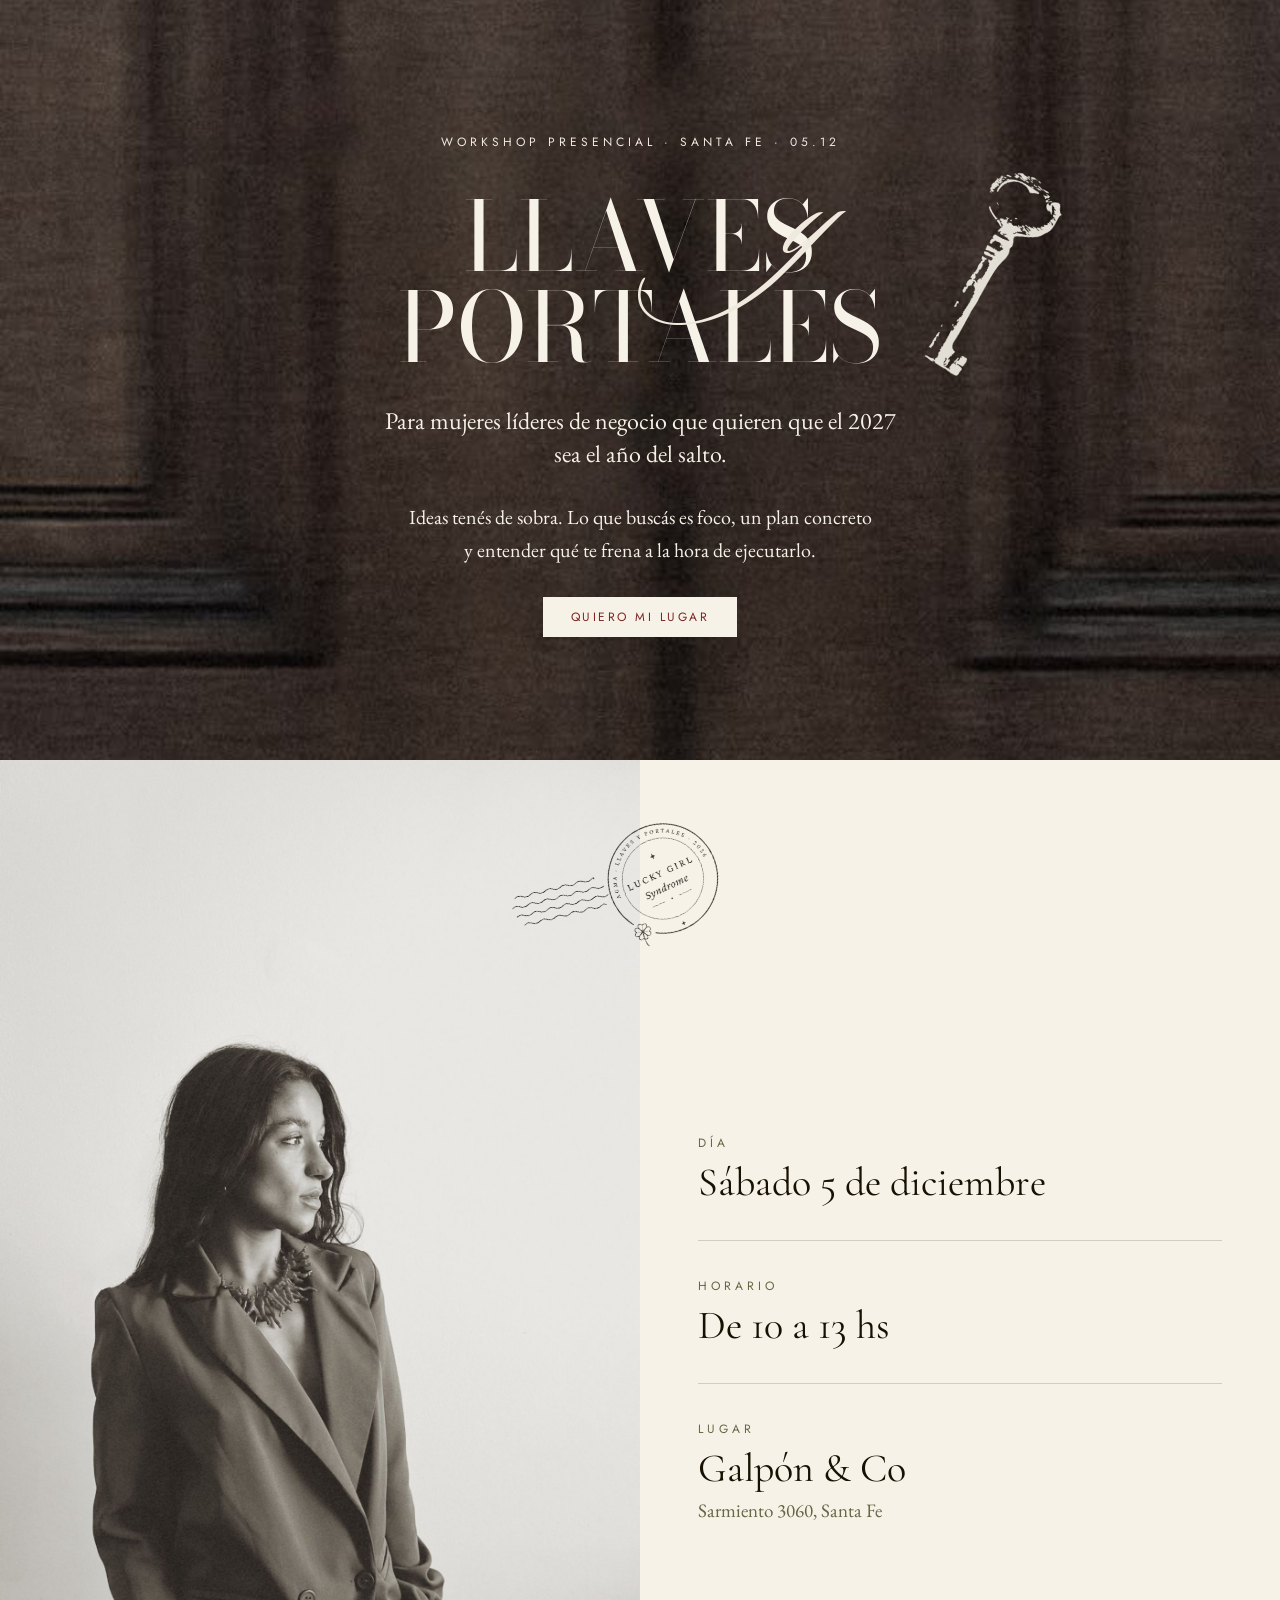
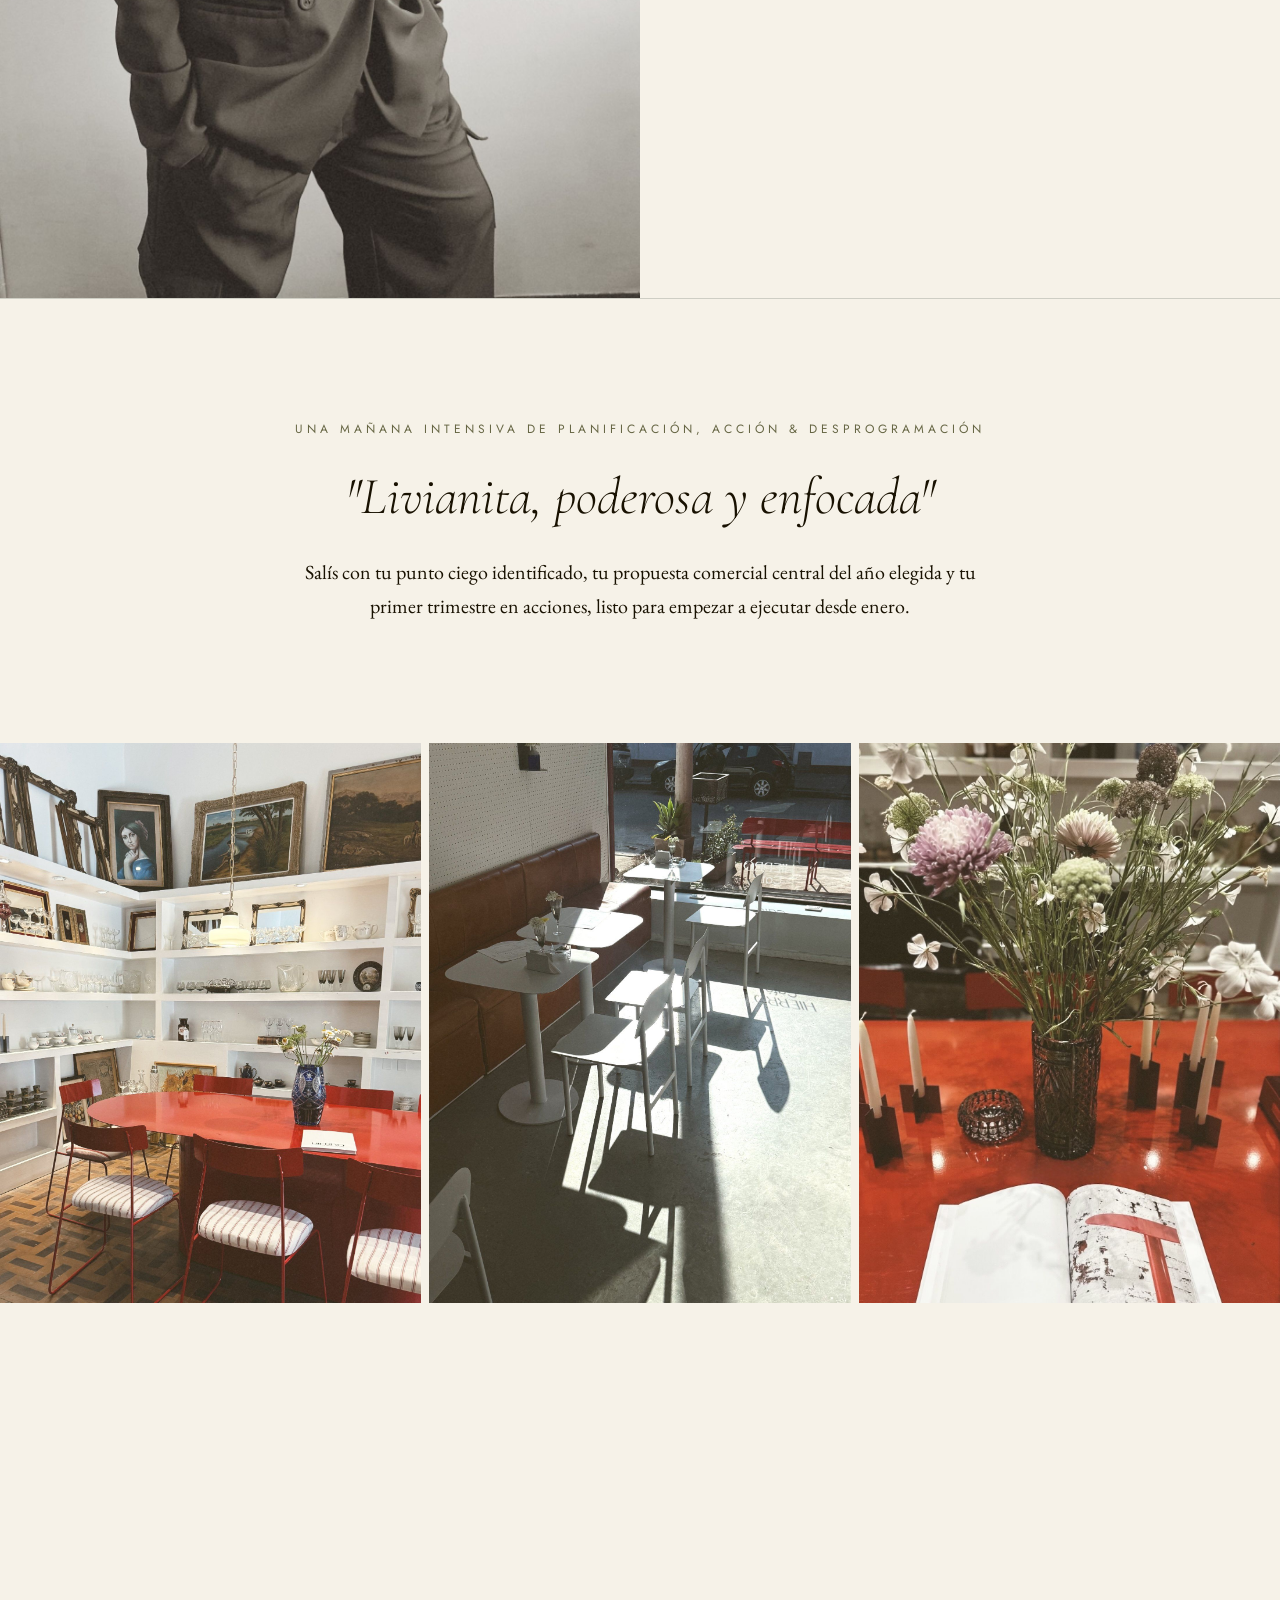
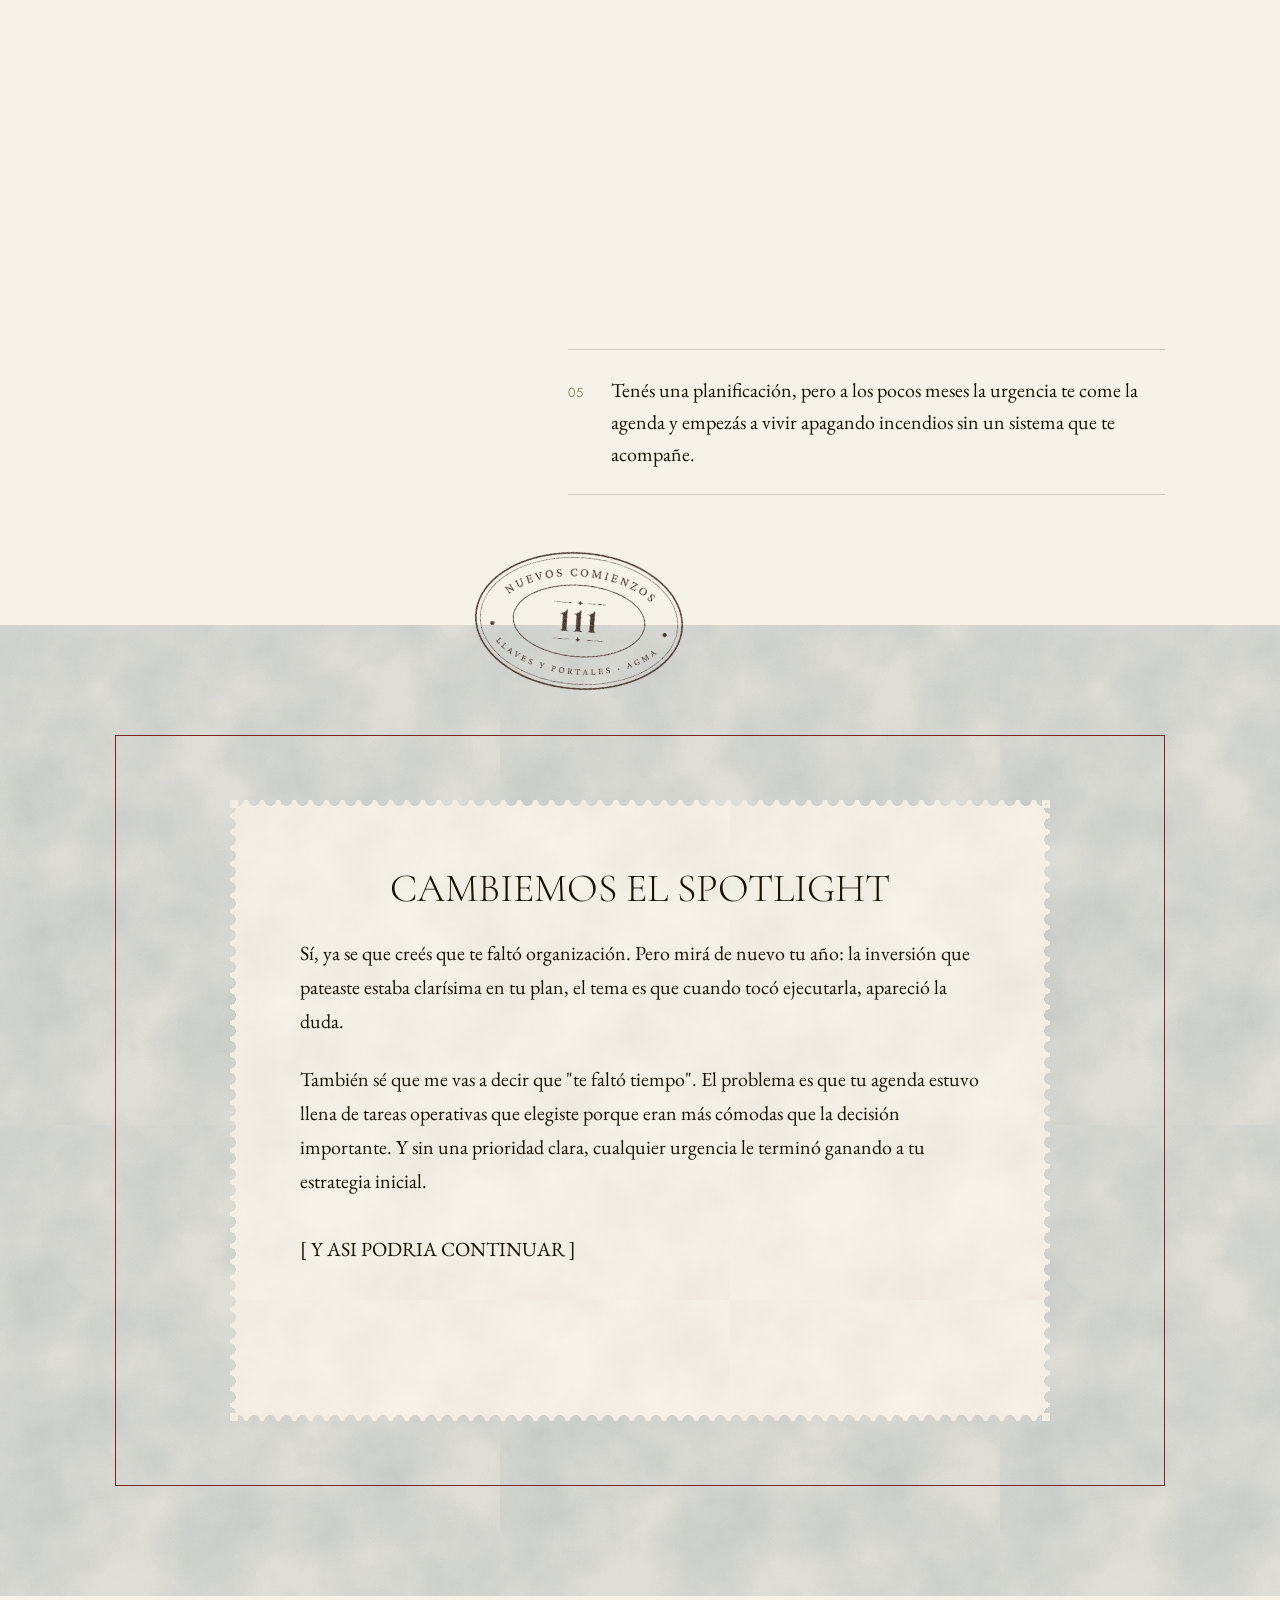
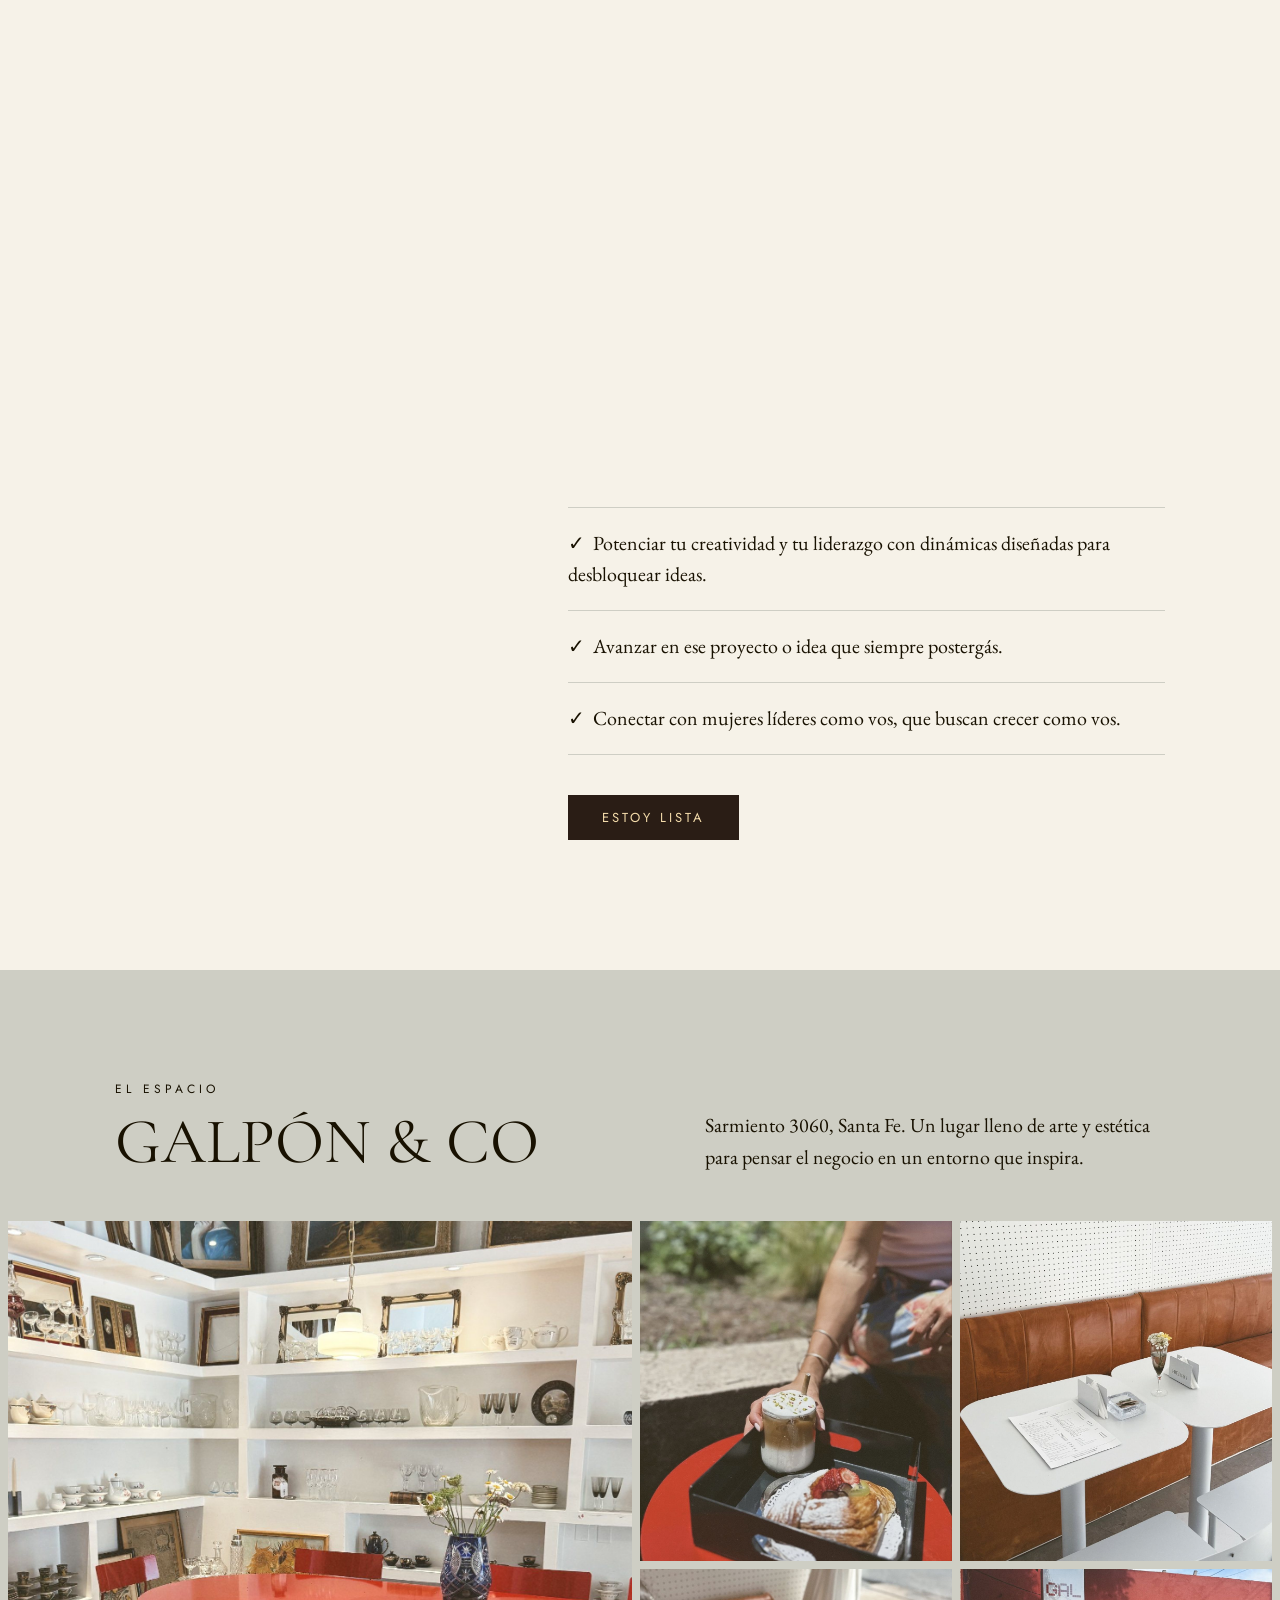
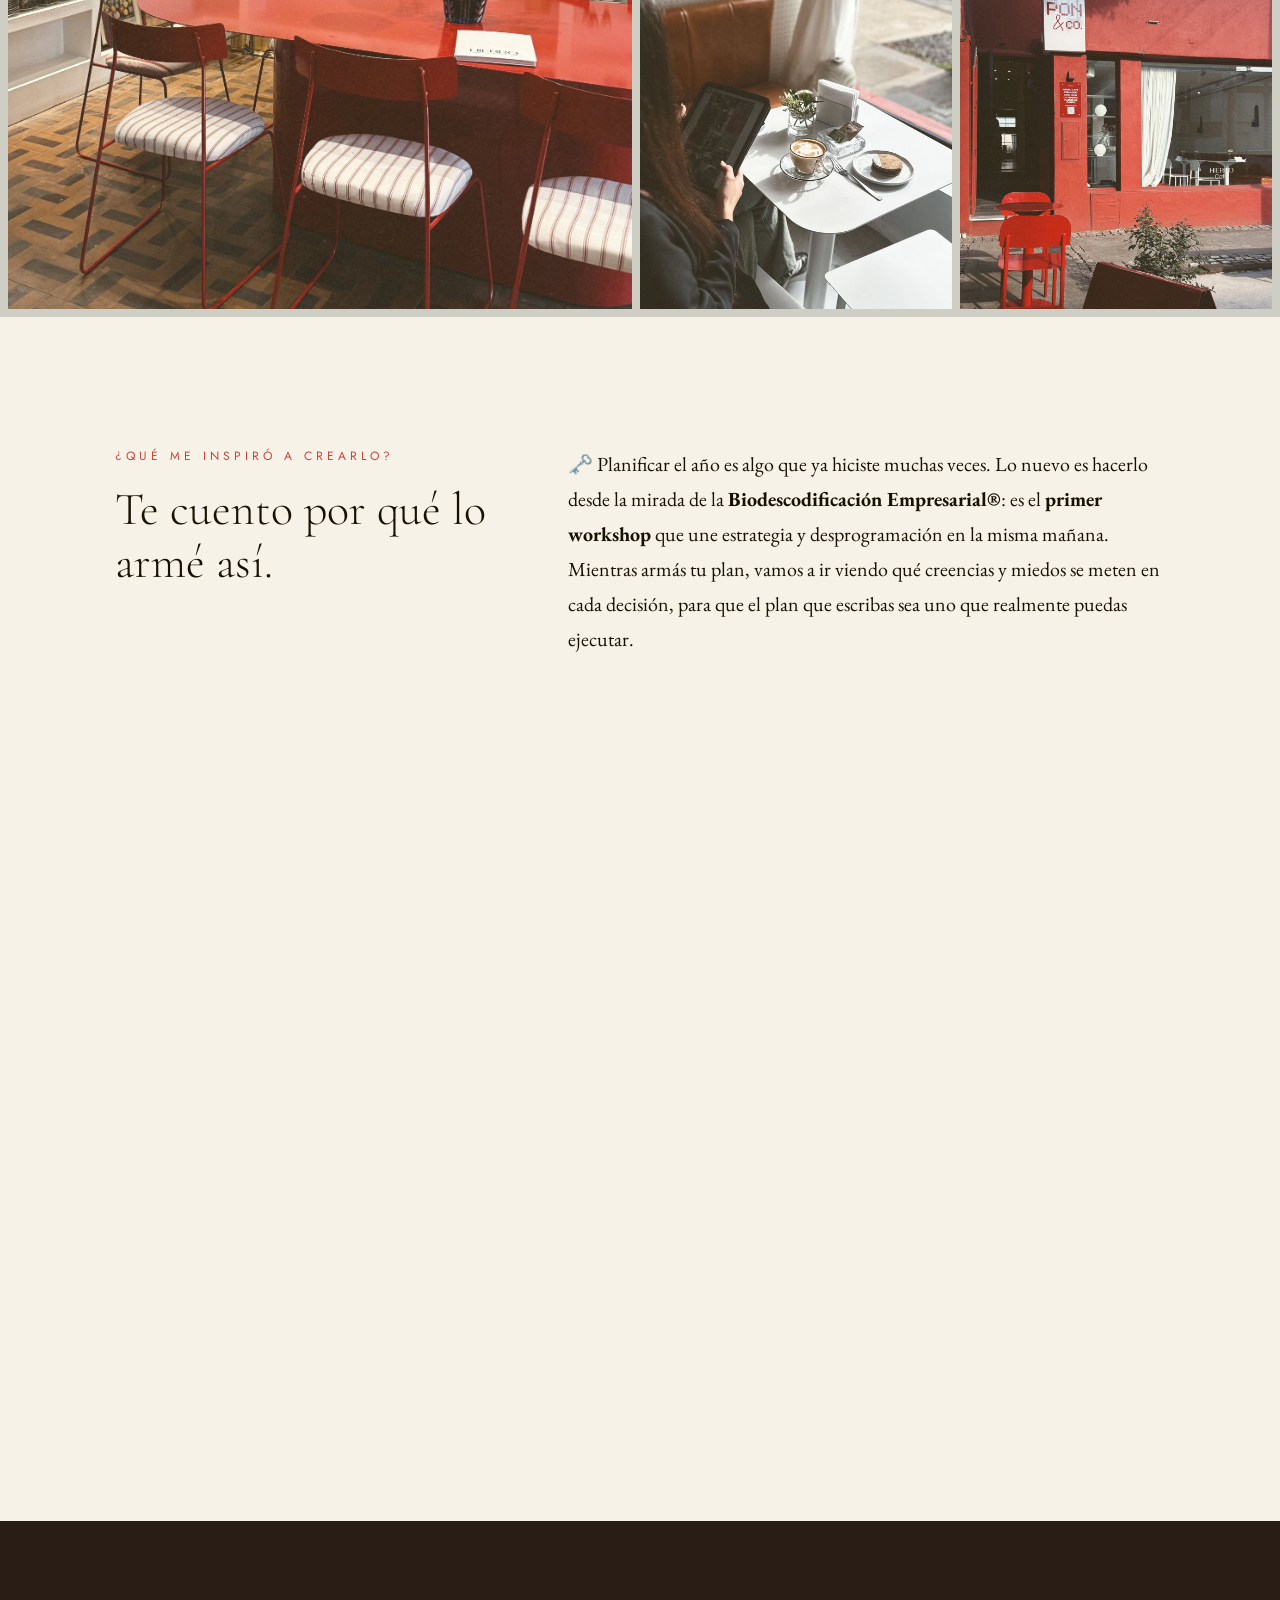
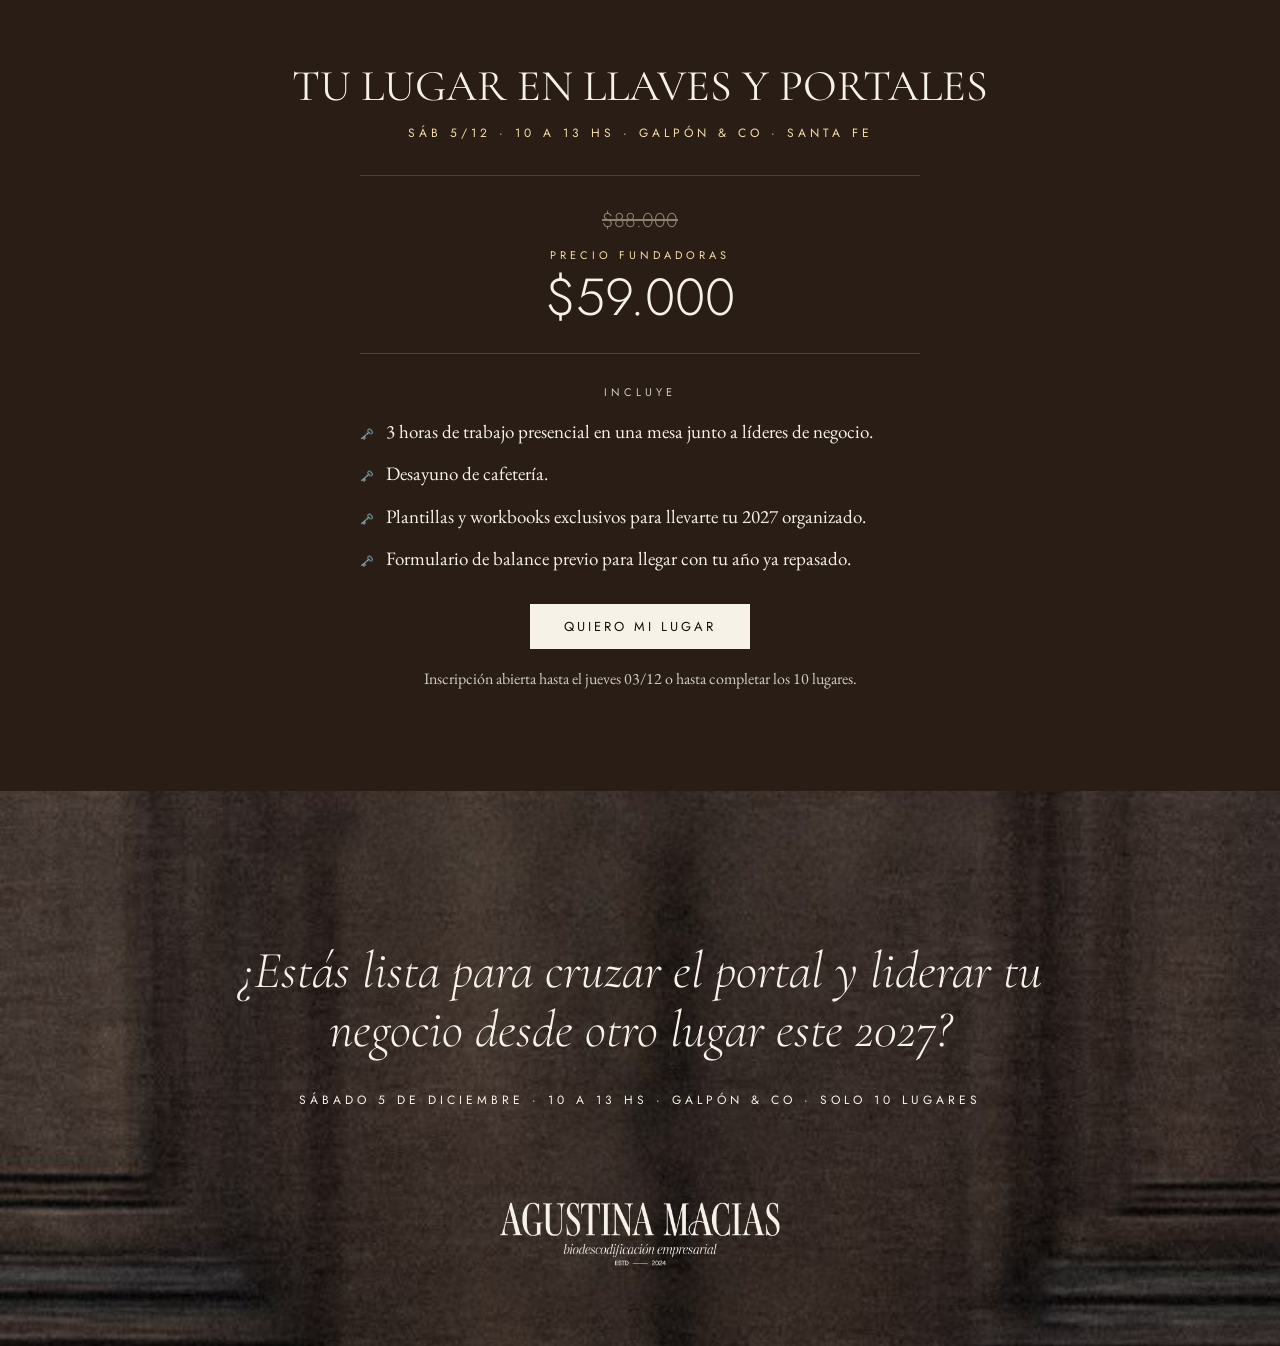
==== commit fb4348db: "Página de pago: precio tachado y foto de fondo en el encabezado Co-Authored-By: Claude Opus 5.5 <nor" ====
--- a/index.html
+++ b/index.html
@@ -12,7 +12,7 @@
 <link rel="preconnect" href="https://fonts.googleapis.com">
 <link rel="preconnect" href="https://fonts.gstatic.com" crossorigin>
 <link href="https://fonts.googleapis.com/css2?family=Bodoni+Moda:opsz,wght@6..96,400;6..96,500&family=Cormorant+Garamond:ital,wght@0,300;0,400;0,500;1,300;1,400&family=EB+Garamond:ital,wght@0,400;0,500;1,400&family=Jost:wght@300;400;500;700&display=swap" rel="stylesheet">
-<link rel="stylesheet" href="estilos.css?v=6">
+<link rel="stylesheet" href="estilos.css?v=8">
 <script>document.documentElement.classList.add('js')</script>
 </head>
 <body>
--- a/estilos.css
+++ b/estilos.css
@@ -33,8 +33,8 @@
 
 /* ---------- FOTO + DATOS ---------- */
 .foto-datos .foto { position: relative; height: 366px; background: var(--sand); }
-.foto-datos .foto img.retrato { width: 100%; height: 100%; object-fit: cover; object-position: 50% 49%; }
-.foto-datos .lucky { right: -36px; top: 54px; width: 150px; transform: rotate(-14deg); }
+.foto-datos .foto img.retrato { width: 100%; height: 100%; object-fit: cover; object-position: 50% 30%; }
+.foto-datos .lucky { right: 10px; top: 54px; width: 130px; transform: rotate(-14deg); }
 .datos { padding: 0 24px; border-bottom: 1px solid var(--sand); }
 .dato { padding: 24px 0; border-bottom: 1px solid var(--sand); display: flex; flex-direction: column; gap: 6px; }
 .dato:last-child { border-bottom: 0; }
@@ -212,7 +212,7 @@
 
 /* ================= PAGINA DE PAGO ================= */
 .pago { max-width: 560px; margin: 0 auto; background: var(--nori); min-height: 100vh; }
-.pago-cab { background: var(--vino); color: var(--nori); padding: 28px 24px 40px; display: flex; flex-direction: column; gap: 22px; }
+.pago-cab { background: linear-gradient(rgba(122,38,33,.78), rgba(122,38,33,.86)), url(img/agus.jpg) 50% 88% / cover no-repeat, var(--vino); min-height: 300px; color: var(--nori); padding: 28px 24px 40px; display: flex; flex-direction: column; gap: 22px; }
 .pago-cab .volver { color: #EFE9DE; text-decoration: none; }
 .pago-cab .label.oro { color: var(--butter); }
 .pago-cab h1 { font-family: 'Bodoni Moda', Georgia, serif; font-size: 30px; letter-spacing: 1px; line-height: 1.05; }
@@ -224,7 +224,8 @@
 .paso .num h2 { font-family: 'Cormorant Garamond', Georgia, serif; font-size: 22px; line-height: 1.1; }
 .paso .sub { margin-top: -12px; font-size: 14px; line-height: 1.6; }
 .precio-pago { background: var(--cafe); color: var(--nori); padding: 20px 24px; display: flex; flex-direction: column; align-items: center; gap: 4px; text-align: center; }
-.precio-pago .label { color: var(--butter); font-size: 9px; }
+.precio-pago .antes { font-family: 'Jost', Helvetica, Arial, sans-serif; font-weight: 300; font-size: 14px; color: #8C8270; text-decoration: line-through; }
+.precio-pago .label { color: var(--butter); font-size: 9px; padding-top: 2px; }
 .precio-pago .monto { font-family: 'Jost', Helvetica, Arial, sans-serif; font-weight: 300; font-size: 30px; line-height: 1.1; }
 .cuenta { border: 1px solid var(--sand); }
 .cuenta > div { padding: 16px 18px; border-bottom: 1px solid var(--sand); display: flex; justify-content: space-between; align-items: center; gap: 12px; }
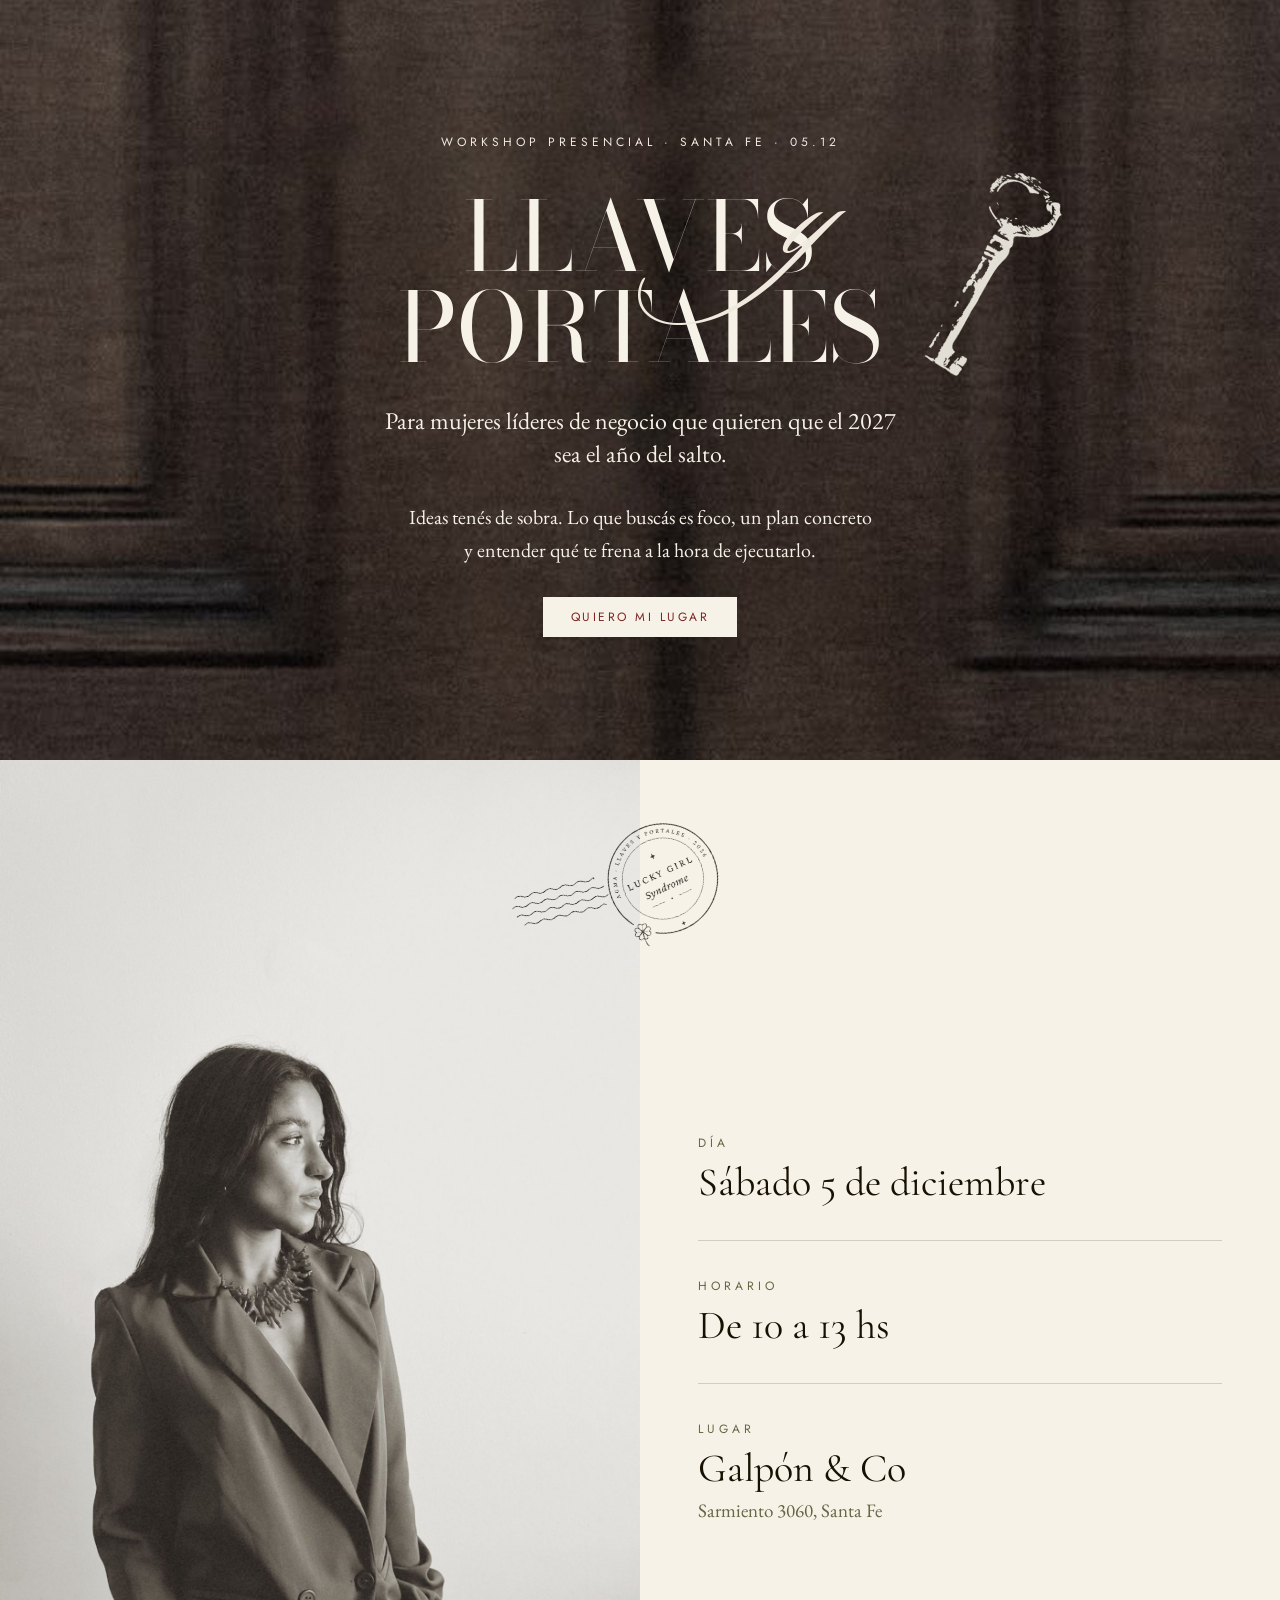
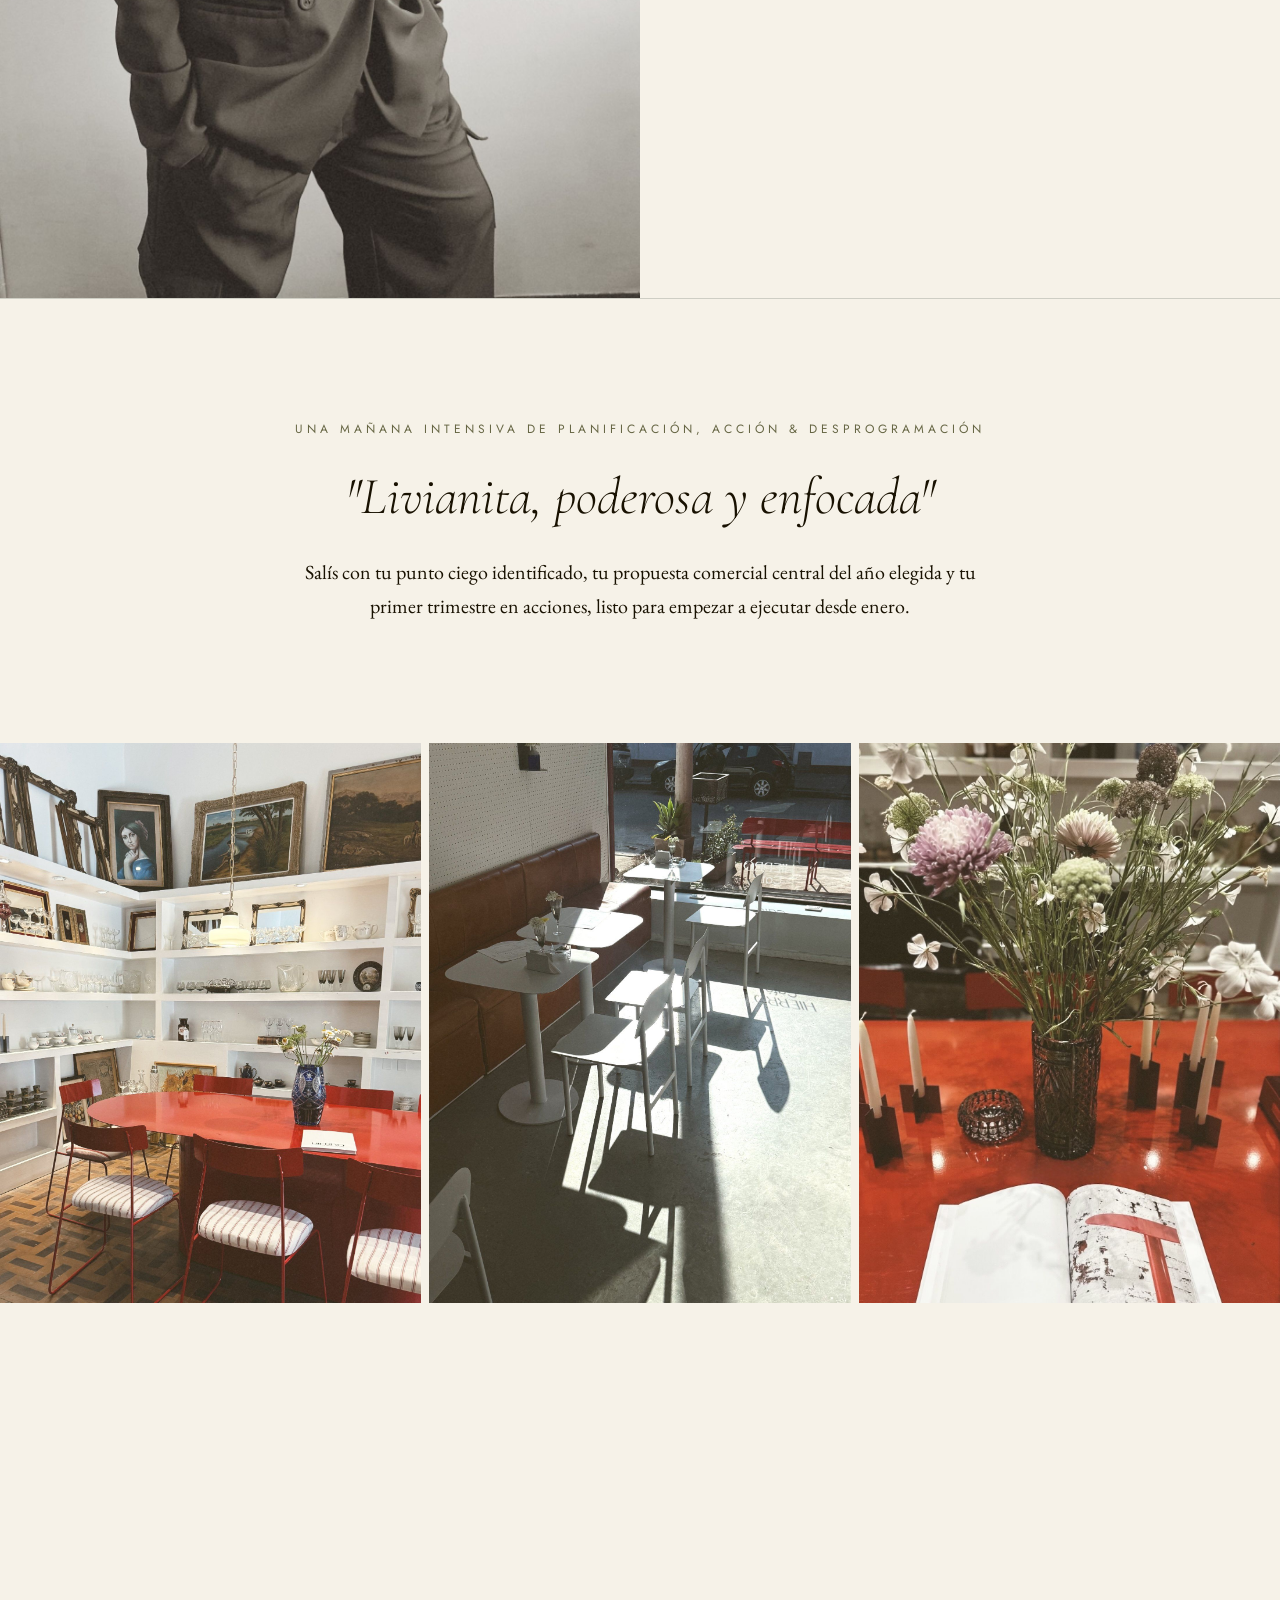
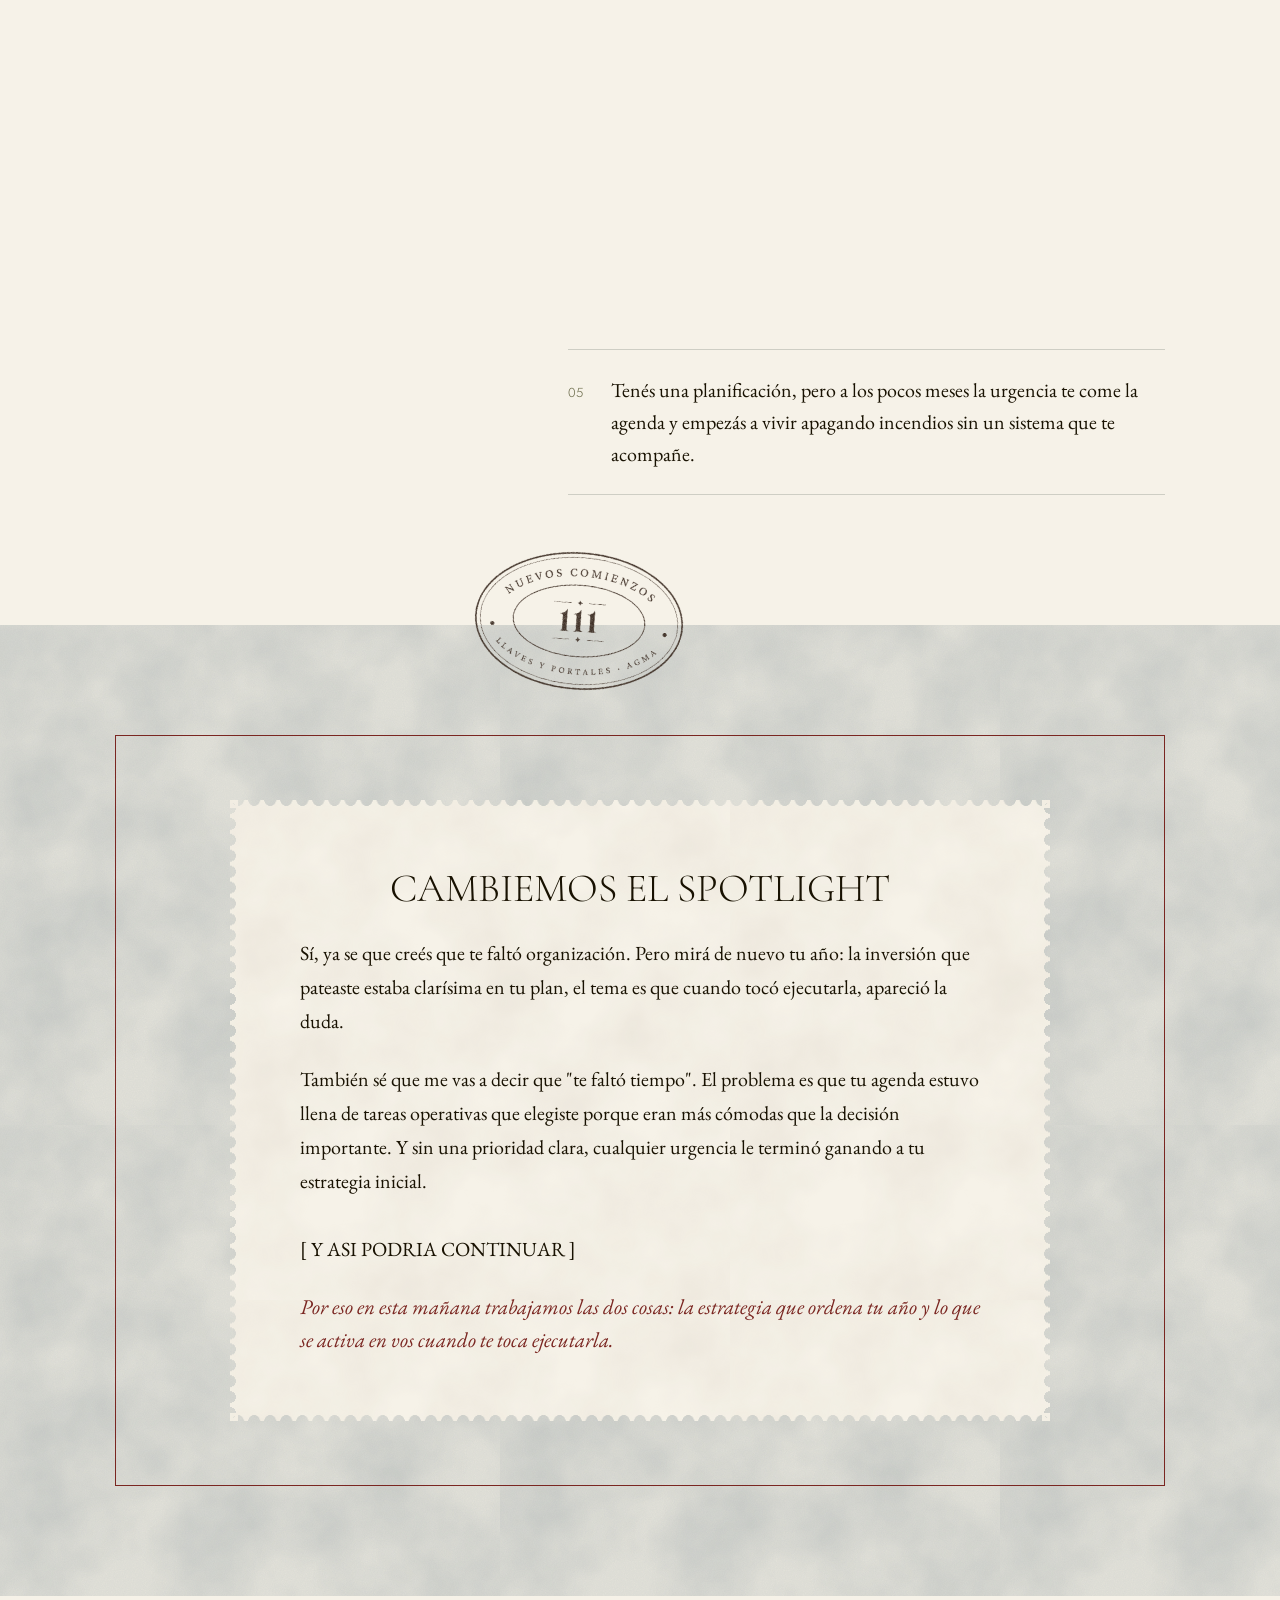
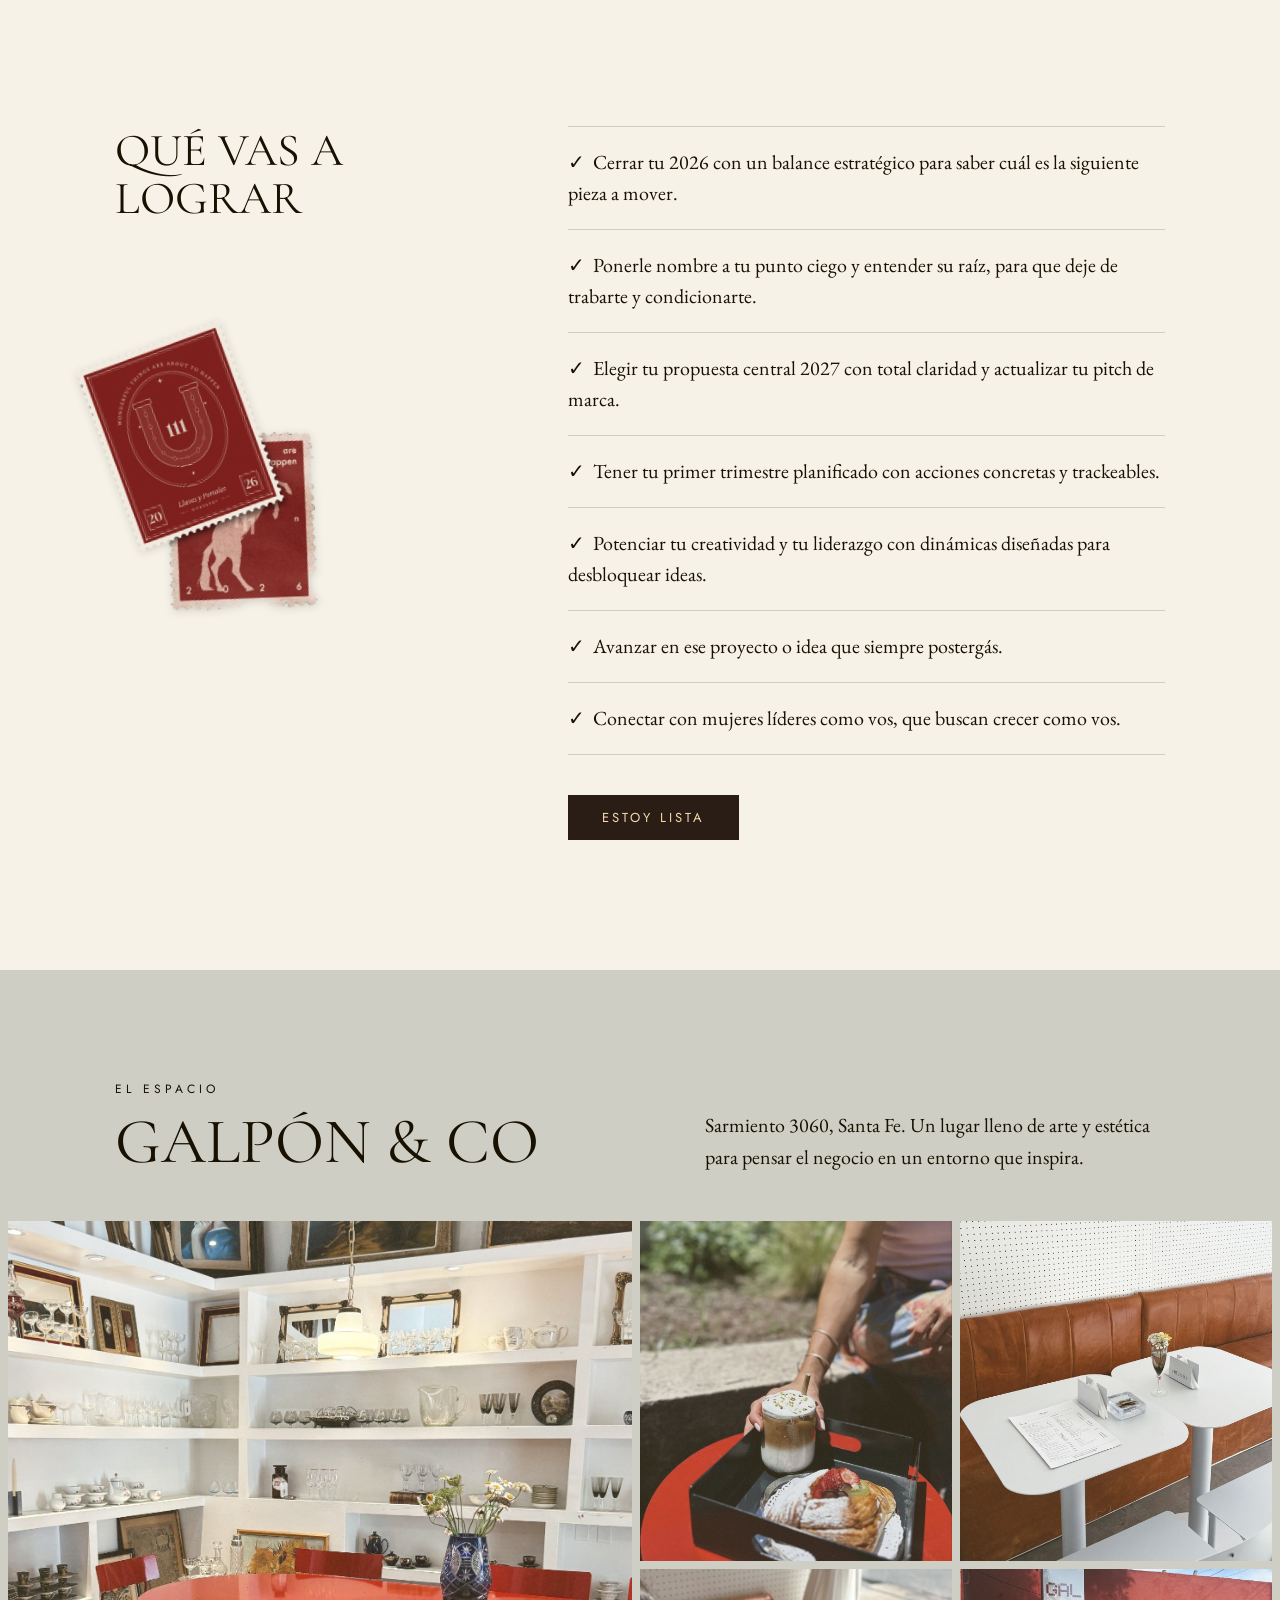
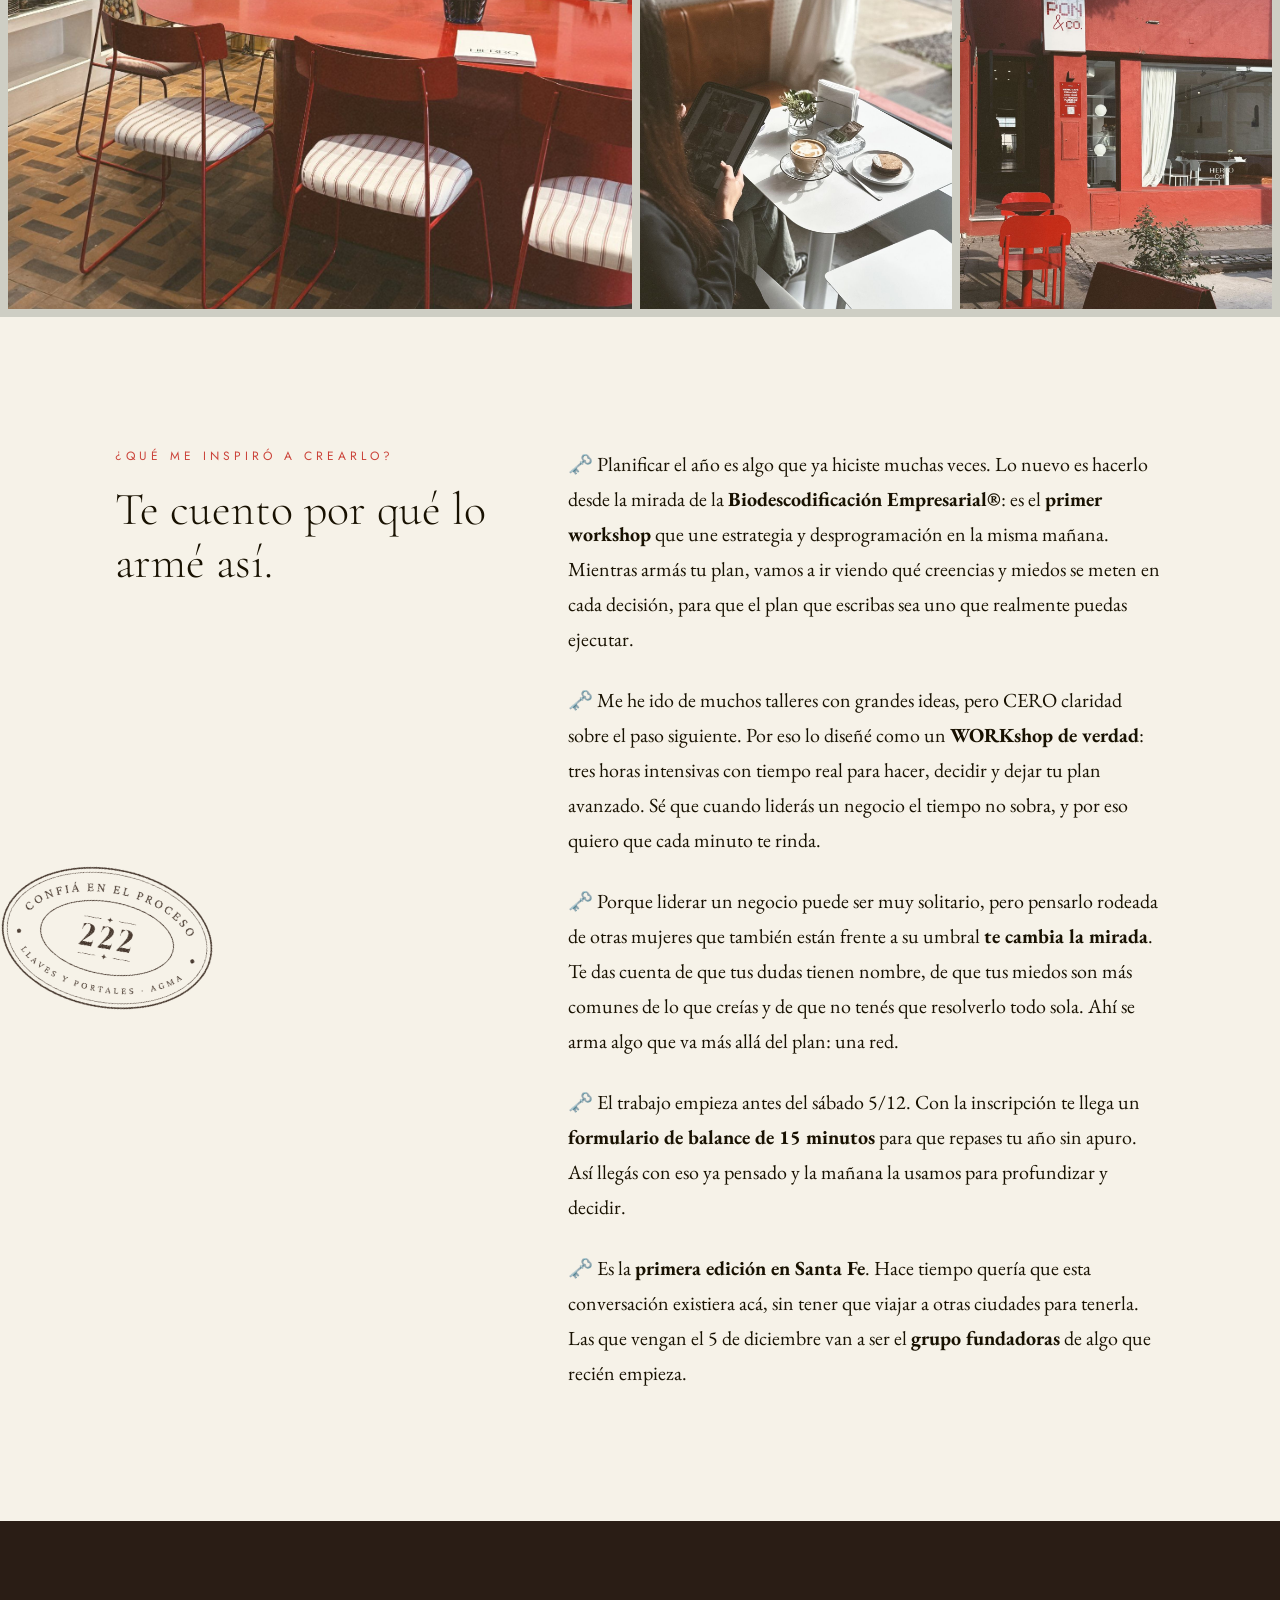
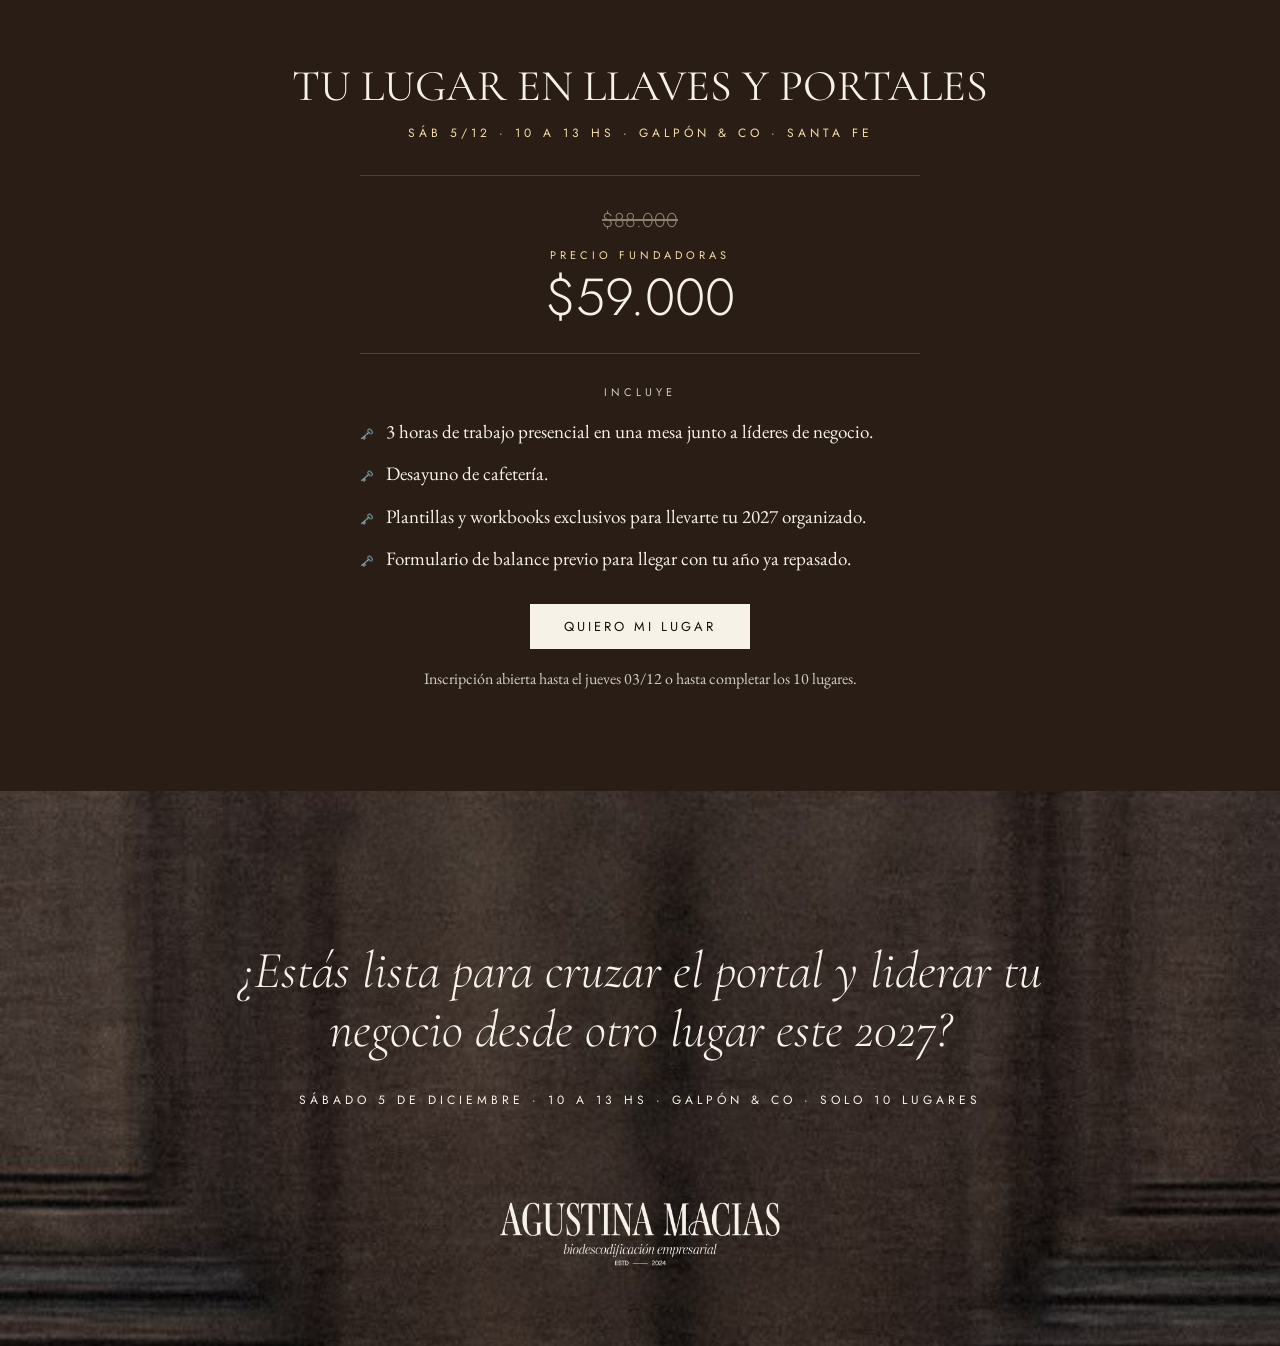
==== commit 813c9767: "Encabezado de pago con la foto natural, sin velo bordó Co-Authored-By: Claude Opus 5.5 <noreply@anth" ====
--- a/index.html
+++ b/index.html
@@ -12,7 +12,7 @@
 <link rel="preconnect" href="https://fonts.googleapis.com">
 <link rel="preconnect" href="https://fonts.gstatic.com" crossorigin>
 <link href="https://fonts.googleapis.com/css2?family=Bodoni+Moda:opsz,wght@6..96,400;6..96,500&family=Cormorant+Garamond:ital,wght@0,300;0,400;0,500;1,300;1,400&family=EB+Garamond:ital,wght@0,400;0,500;1,400&family=Jost:wght@300;400;500;700&display=swap" rel="stylesheet">
-<link rel="stylesheet" href="estilos.css?v=8">
+<link rel="stylesheet" href="estilos.css?v=9">
 <script>document.documentElement.classList.add('js')</script>
 </head>
 <body>
--- a/estilos.css
+++ b/estilos.css
@@ -212,7 +212,7 @@
 
 /* ================= PAGINA DE PAGO ================= */
 .pago { max-width: 560px; margin: 0 auto; background: var(--nori); min-height: 100vh; }
-.pago-cab { background: linear-gradient(rgba(122,38,33,.78), rgba(122,38,33,.86)), url(img/agus.jpg) 50% 88% / cover no-repeat, var(--vino); min-height: 300px; color: var(--nori); padding: 28px 24px 40px; display: flex; flex-direction: column; gap: 22px; }
+.pago-cab { background: linear-gradient(180deg, rgba(24,17,1,.62) 0%, rgba(24,17,1,.35) 55%, rgba(24,17,1,0) 100%), url(img/agus.jpg) 50% 88% / cover no-repeat, var(--madera); min-height: 340px; color: var(--nori); padding: 28px 24px 40px; display: flex; flex-direction: column; gap: 22px; }
 .pago-cab .volver { color: #EFE9DE; text-decoration: none; }
 .pago-cab .label.oro { color: var(--butter); }
 .pago-cab h1 { font-family: 'Bodoni Moda', Georgia, serif; font-size: 30px; letter-spacing: 1px; line-height: 1.05; }
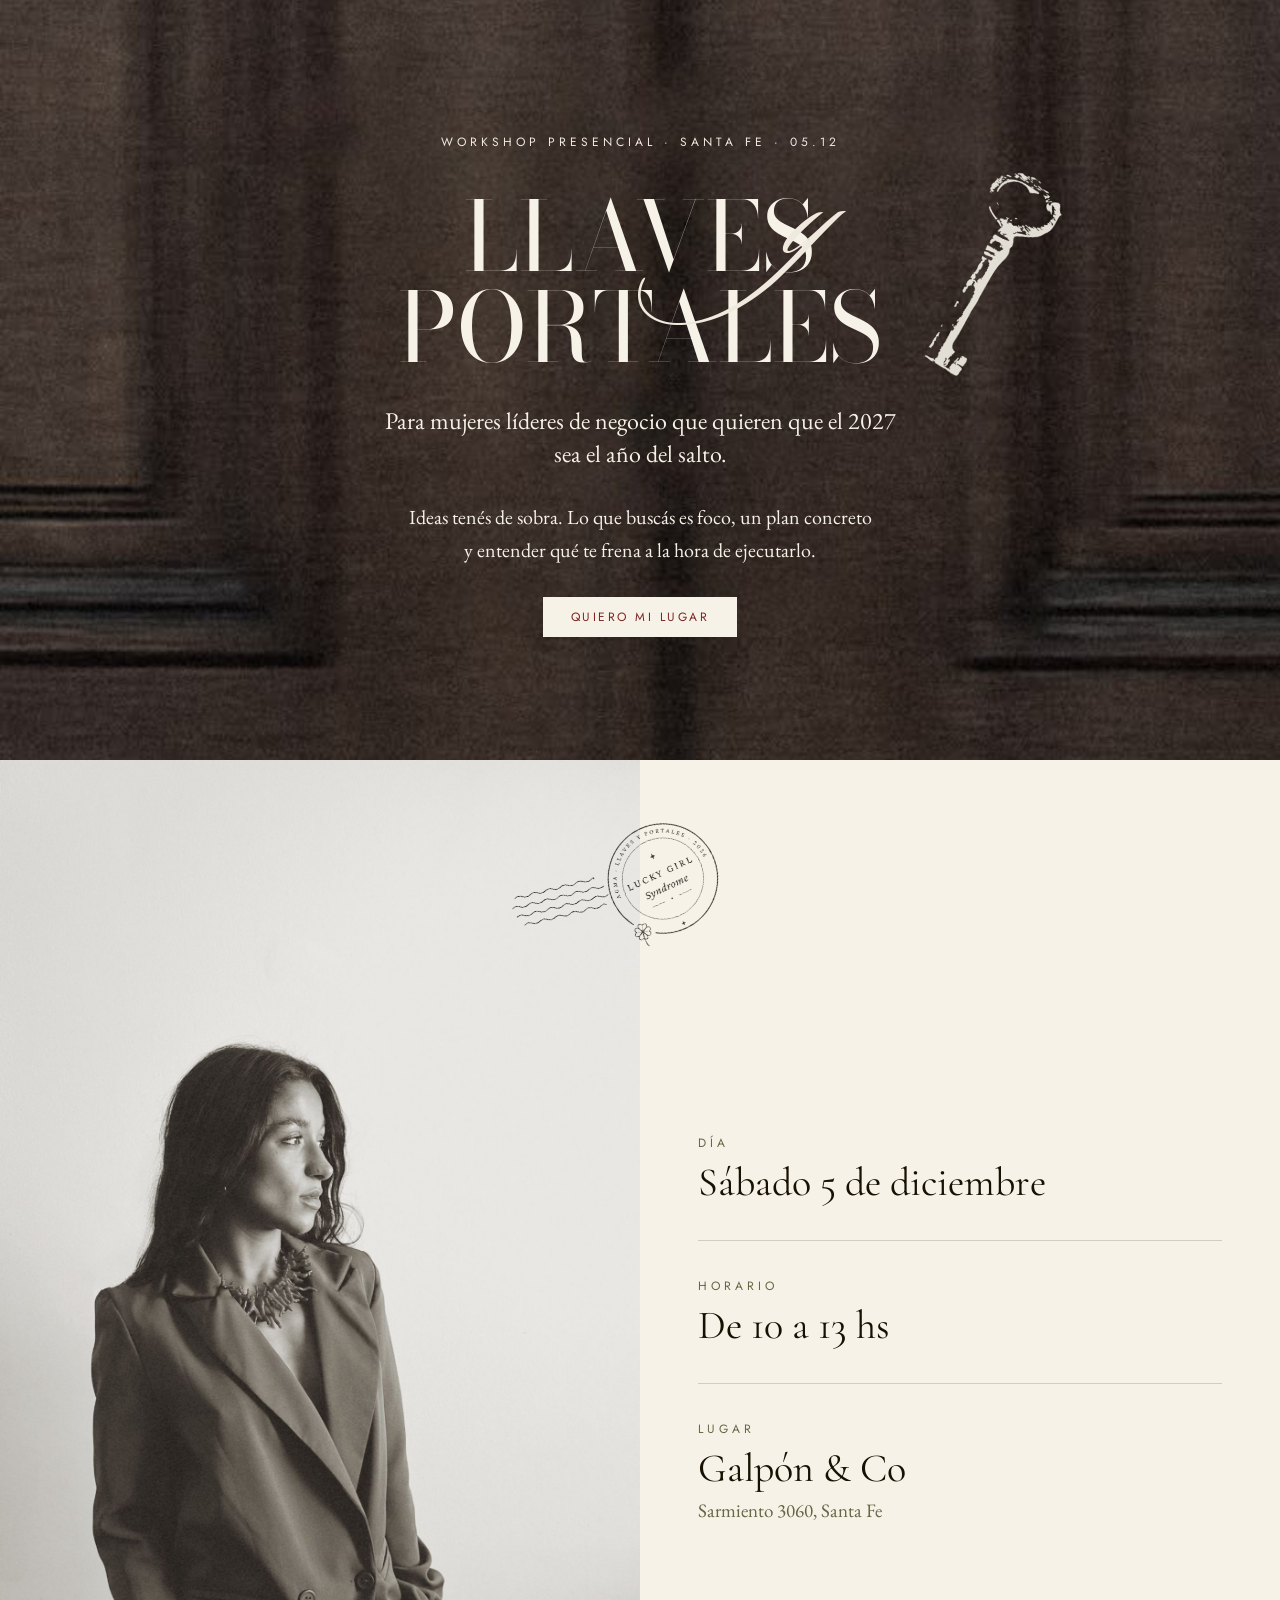
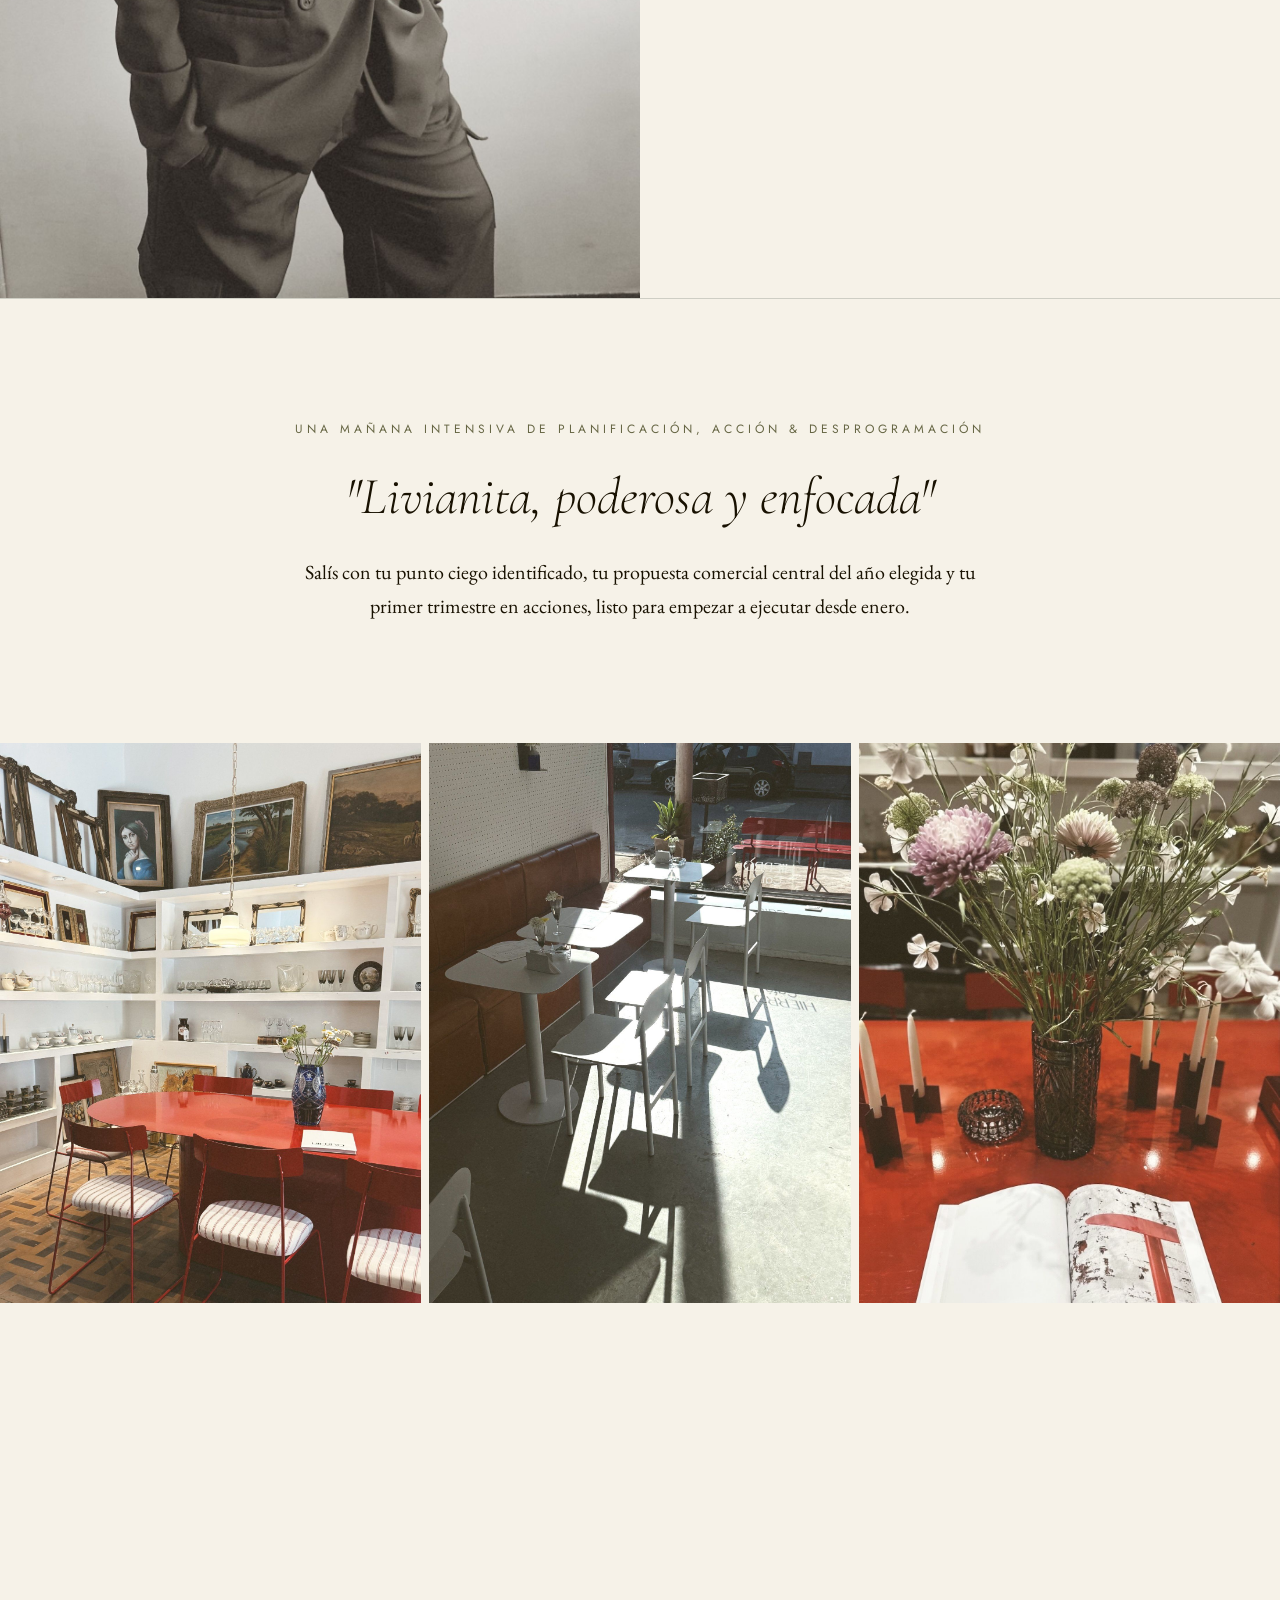
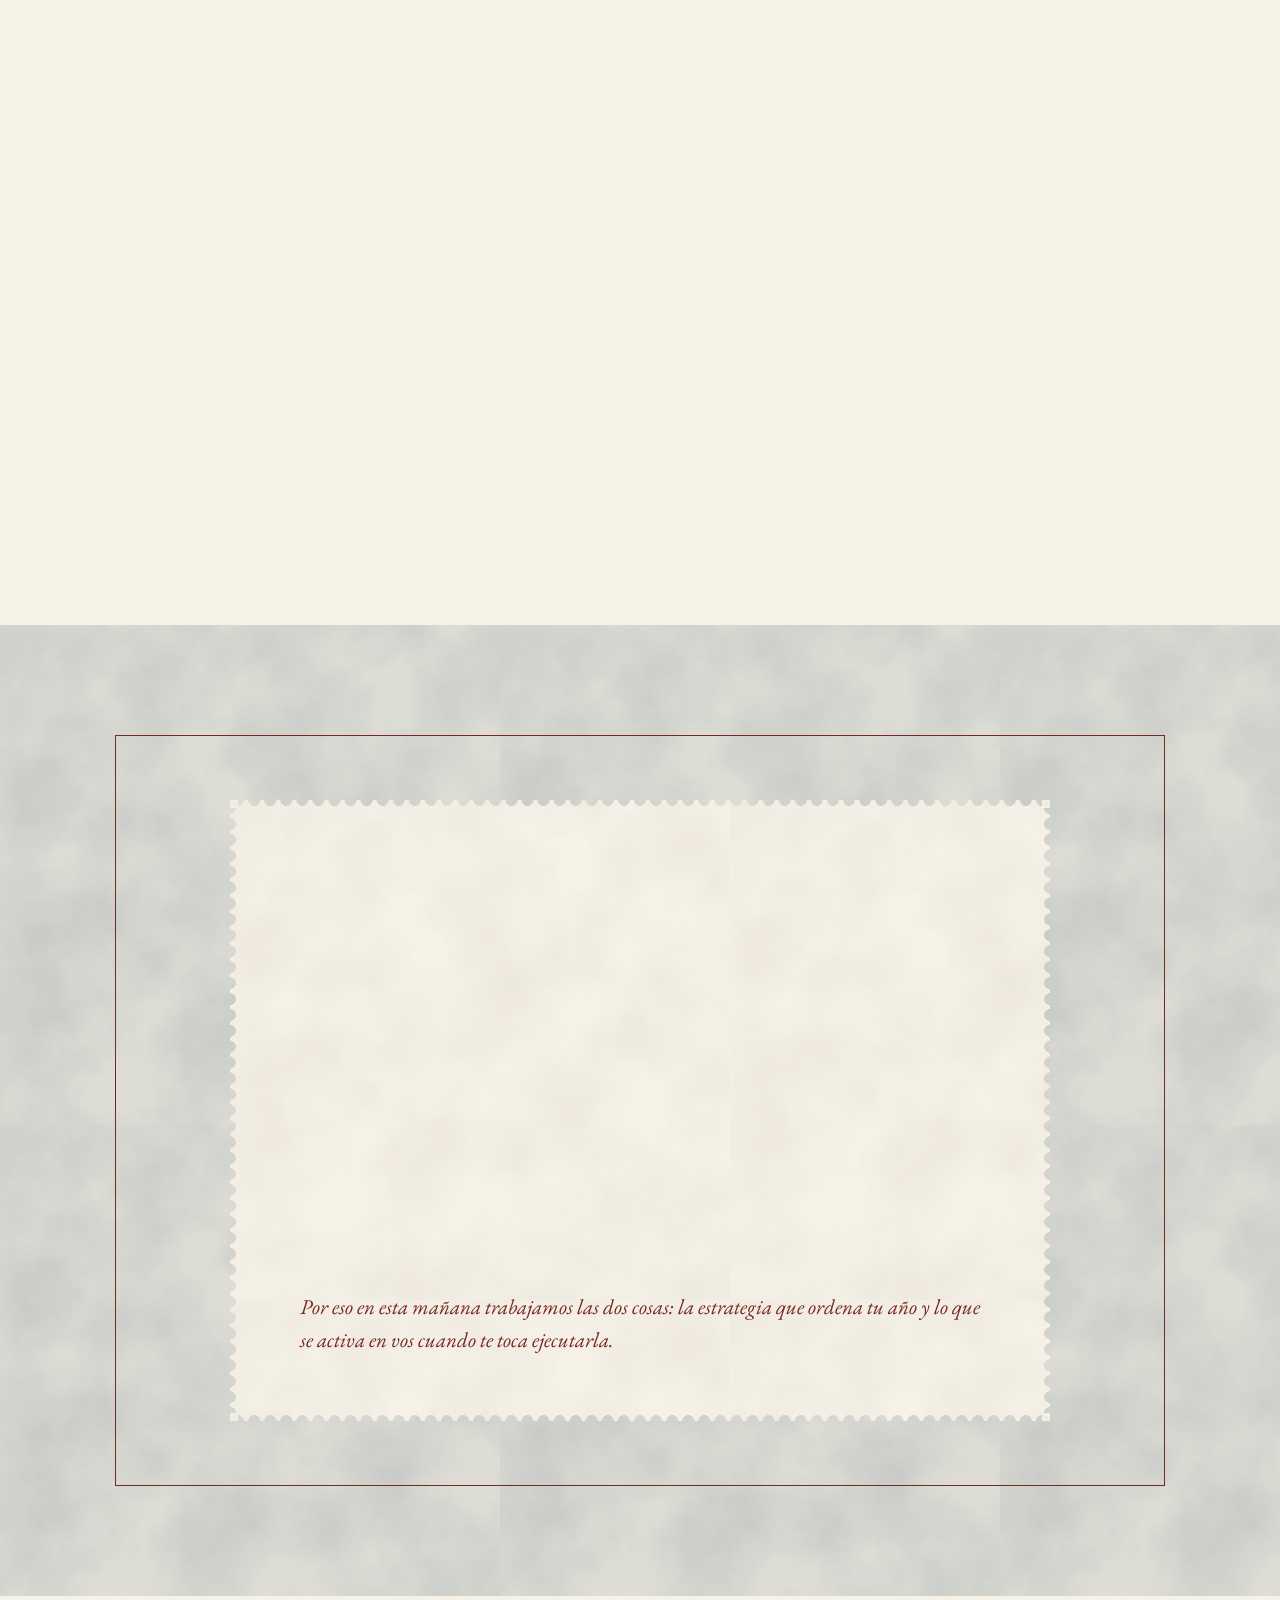
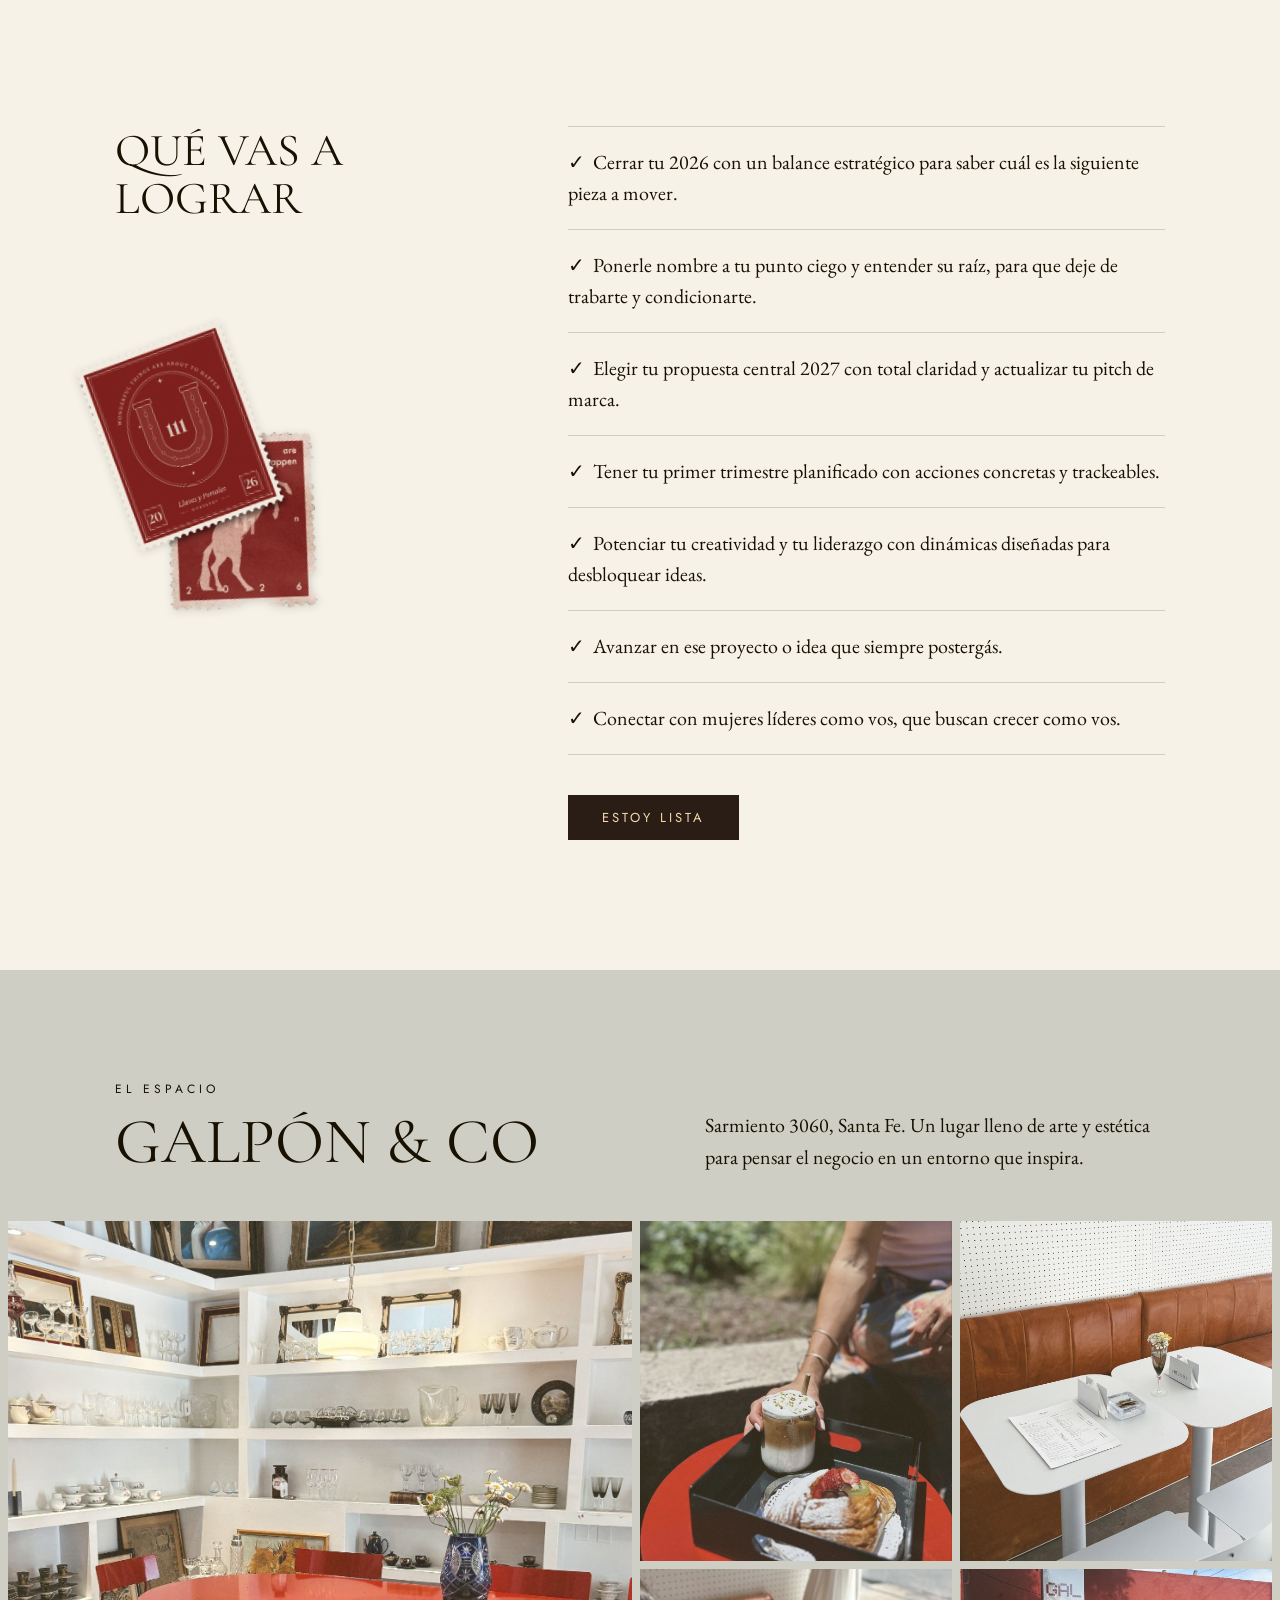
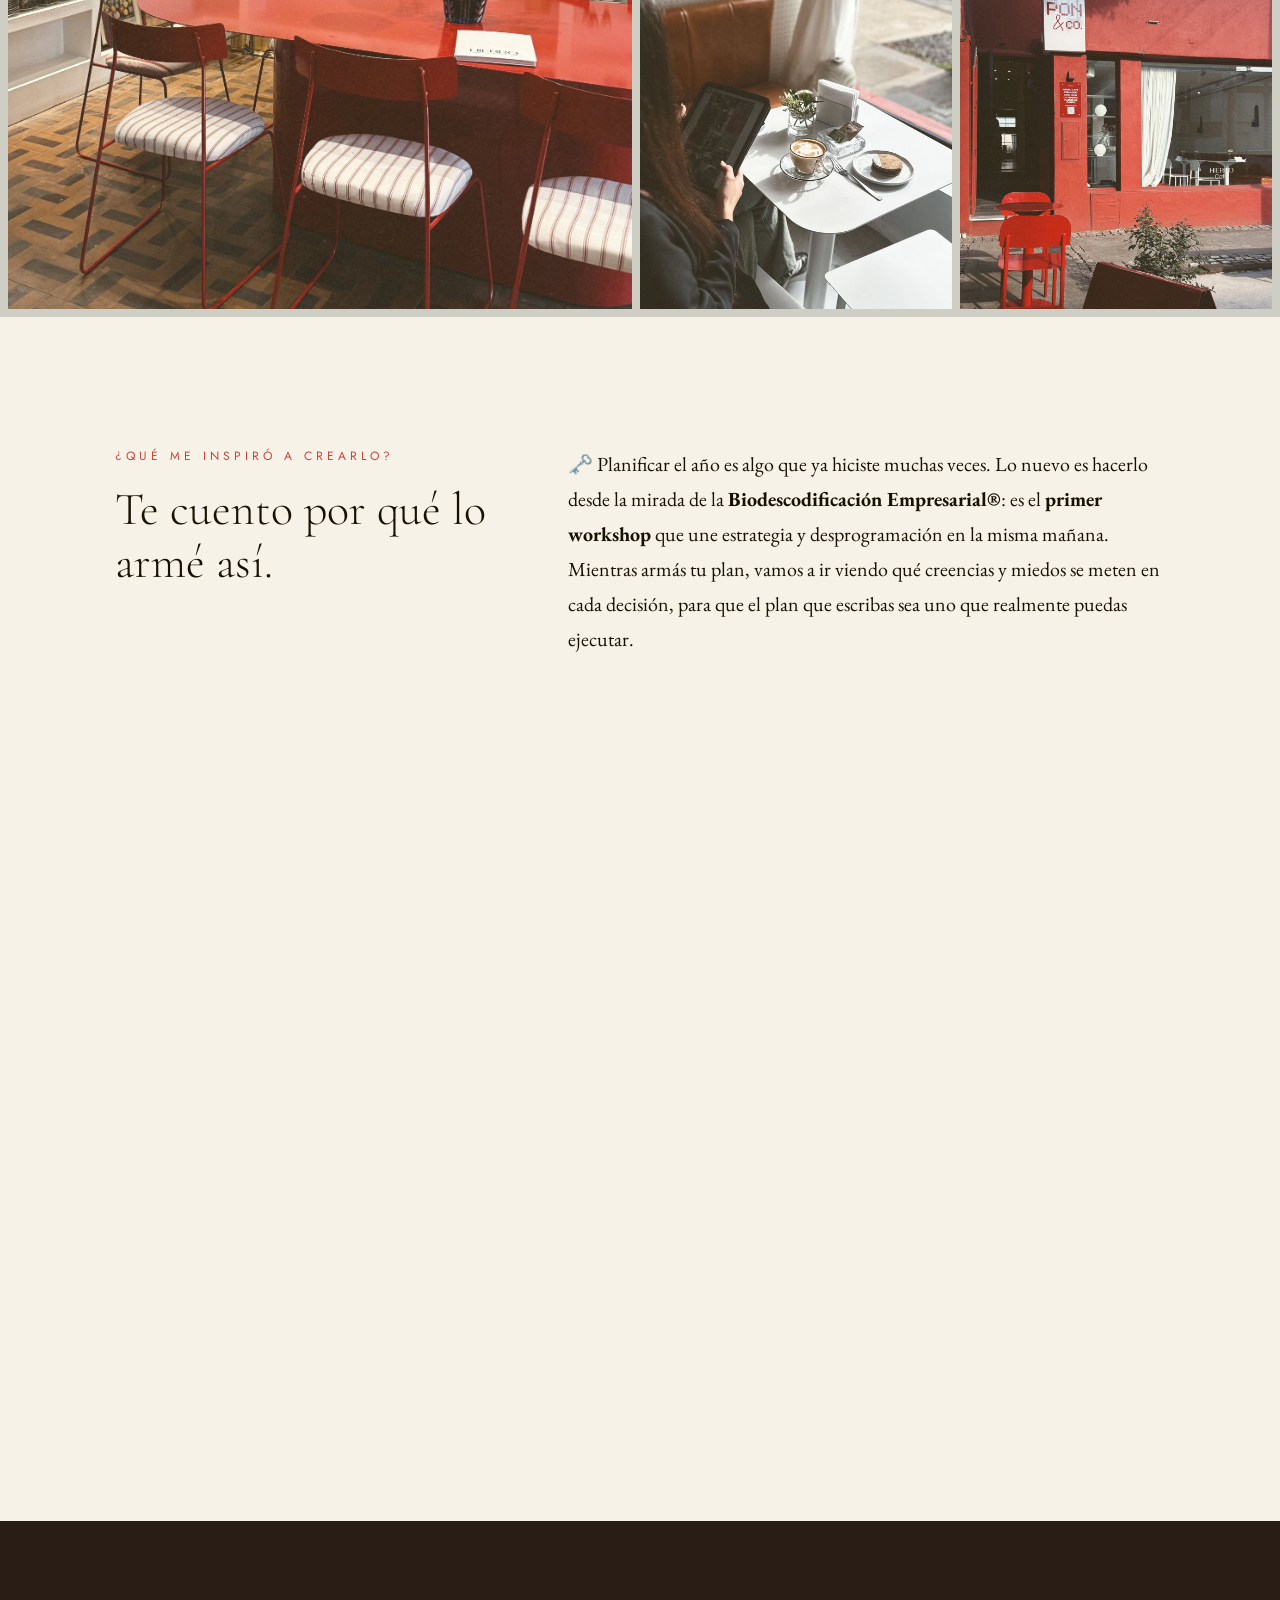
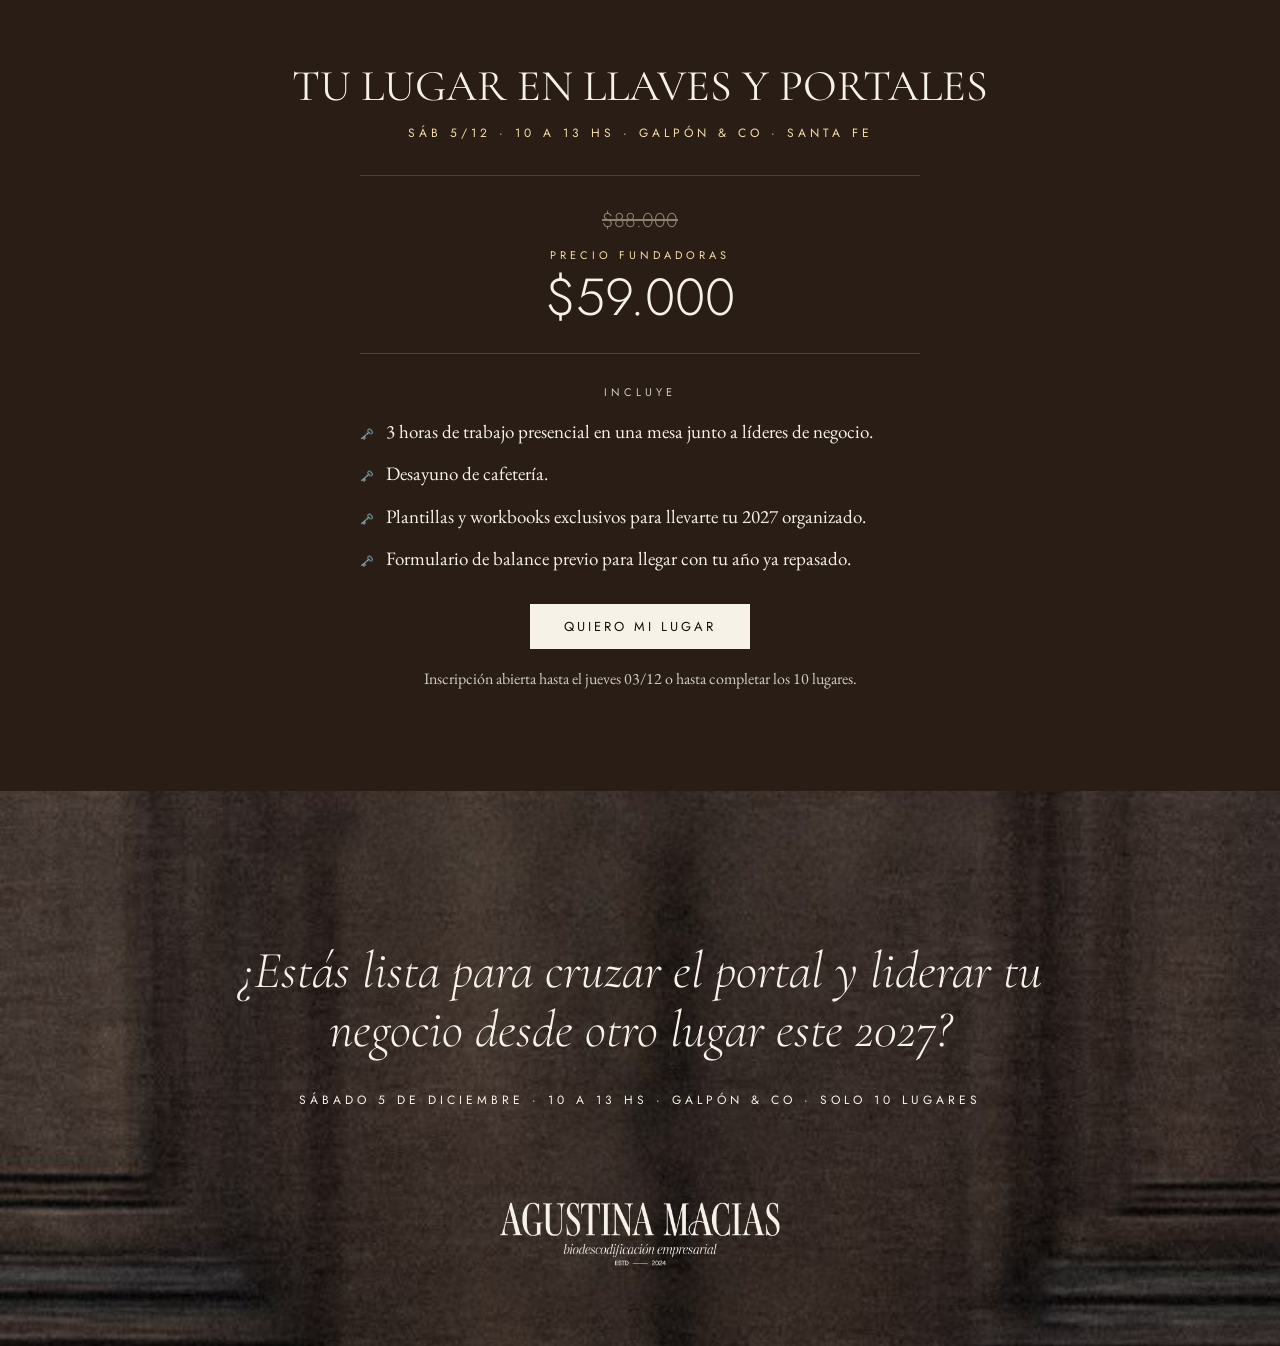
==== commit 5e7e7496: "Página de pago igual al diseño final + animaciones al scrollear Co-Authored-By: Claude Opus 5.5 <nor" ====
--- a/index.html
+++ b/index.html
@@ -12,7 +12,7 @@
 <link rel="preconnect" href="https://fonts.googleapis.com">
 <link rel="preconnect" href="https://fonts.gstatic.com" crossorigin>
 <link href="https://fonts.googleapis.com/css2?family=Bodoni+Moda:opsz,wght@6..96,400;6..96,500&family=Cormorant+Garamond:ital,wght@0,300;0,400;0,500;1,300;1,400&family=EB+Garamond:ital,wght@0,400;0,500;1,400&family=Jost:wght@300;400;500;700&display=swap" rel="stylesheet">
-<link rel="stylesheet" href="estilos.css?v=9">
+<link rel="stylesheet" href="estilos.css?v=11">
 <script>document.documentElement.classList.add('js')</script>
 </head>
 <body>
--- a/estilos.css
+++ b/estilos.css
@@ -212,13 +212,14 @@
 
 /* ================= PAGINA DE PAGO ================= */
 .pago { max-width: 560px; margin: 0 auto; background: var(--nori); min-height: 100vh; }
-.pago-cab { background: linear-gradient(180deg, rgba(24,17,1,.62) 0%, rgba(24,17,1,.35) 55%, rgba(24,17,1,0) 100%), url(img/agus.jpg) 50% 88% / cover no-repeat, var(--madera); min-height: 340px; color: var(--nori); padding: 28px 24px 40px; display: flex; flex-direction: column; gap: 22px; }
+.pago-cab { background: linear-gradient(180deg, rgba(24,17,1,.72) 0%, rgba(24,17,1,.5) 55%, rgba(24,17,1,.3) 100%), url(img/agus.jpg) 50% 88% / cover no-repeat, var(--madera); height: 222px; box-sizing: border-box; color: var(--nori); padding: 28px 24px 40px; display: flex; flex-direction: column; gap: 22px; }
 .pago-cab .volver { color: #EFE9DE; text-decoration: none; }
-.pago-cab .label.oro { color: var(--butter); }
+.pago-cab .label, .pago-cab h1, .pago-cab p { color: var(--nori); }
+.pago-cab .cab-txt { display: flex; flex-direction: column; gap: 10px; }
 .pago-cab h1 { font-family: 'Bodoni Moda', Georgia, serif; font-size: 30px; letter-spacing: 1px; line-height: 1.05; }
-.pago-cab p { font-size: 14px; line-height: 1.6; color: #EADFD2; }
+.pago-cab p { font-size: 13px; line-height: 1.6; max-width: 328px; }
 .paso { padding: 40px 24px 32px; display: flex; flex-direction: column; gap: 18px; }
-.paso + .paso { padding-top: 8px; }
+.paso + .paso { padding: 8px 24px 40px; }
 .paso .num { display: flex; gap: 12px; align-items: baseline; }
 .paso .num span { font-family: 'Jost', Helvetica, Arial, sans-serif; font-weight: 300; font-size: 12px; color: var(--moss); }
 .paso .num h2 { font-family: 'Cormorant Garamond', Georgia, serif; font-size: 22px; line-height: 1.1; }
@@ -228,20 +229,19 @@
 .precio-pago .label { color: var(--butter); font-size: 9px; padding-top: 2px; }
 .precio-pago .monto { font-family: 'Jost', Helvetica, Arial, sans-serif; font-weight: 300; font-size: 30px; line-height: 1.1; }
 .cuenta { border: 1px solid var(--sand); }
-.cuenta > div { padding: 16px 18px; border-bottom: 1px solid var(--sand); display: flex; justify-content: space-between; align-items: center; gap: 12px; }
+.cuenta > div { padding: 16px 18px; border-bottom: 1px solid var(--sand); display: flex; flex-direction: column; gap: 4px; }
 .cuenta > div:last-child { border-bottom: 0; }
-.cuenta .label { color: var(--moss); font-size: 9px; display: block; margin-bottom: 4px; }
-.cuenta .val { font-size: 15px; letter-spacing: .5px; word-break: break-all; }
-.copiar { flex: none; border: 1px solid var(--ash); background: transparent; font-family: 'Jost', Helvetica, Arial, sans-serif; font-size: 10px; letter-spacing: 2px; padding: 8px 12px; cursor: pointer; color: var(--ash); }
-.copiar.ok { background: var(--ash); color: var(--nori); }
+.cuenta .label { color: var(--moss); font-size: 9px; }
+.cuenta .val { font-size: 15px; word-break: break-all; }
+.cuenta .val.sel { user-select: all; -webkit-user-select: all; letter-spacing: 1px; }
+.cuenta .val.cvu { font-size: 14px; letter-spacing: .5px; }
+.nota-copiar { font-size: 12px; line-height: 1.5; color: var(--moss); }
 .paso .boton { align-self: center; background: var(--vino); color: var(--nori); }
-.despues { background: var(--sand); padding: 36px 24px; display: flex; flex-direction: column; gap: 14px; }
-.despues p { font-size: 14px; line-height: 1.6; }
-.pie-datos { padding: 32px 24px 48px; text-align: center; display: flex; flex-direction: column; align-items: center; gap: 8px; color: var(--moss); }
+.pie-datos { background: #E2E1D9; padding: 32px 24px 48px; text-align: center; display: flex; flex-direction: column; align-items: center; gap: 8px; color: var(--moss); }
 .pie-datos .label { line-height: 1.9; letter-spacing: 2px; }
-.pie-datos p { font-size: 12px; line-height: 1.5; max-width: 290px; }
-.pago-cierre { background: var(--vino); padding: 40px 32px; display: flex; justify-content: center; }
-.pago-cierre img { width: 220px; }
+.pie-datos p { margin-top: 6px; font-size: 12px; line-height: 1.5; max-width: 282px; }
+.pago-cierre { background: var(--cafe); padding: 40px 32px; display: flex; justify-content: center; }
+.pago-cierre img { width: 220px; max-width: 100%; }
 @media (min-width: 900px) { body.fondo-pago { background: var(--madera) url(img/puerta.jpg) center / cover fixed; } }
 
 /* ================= ANIMACIONES AL BAJAR ================= */
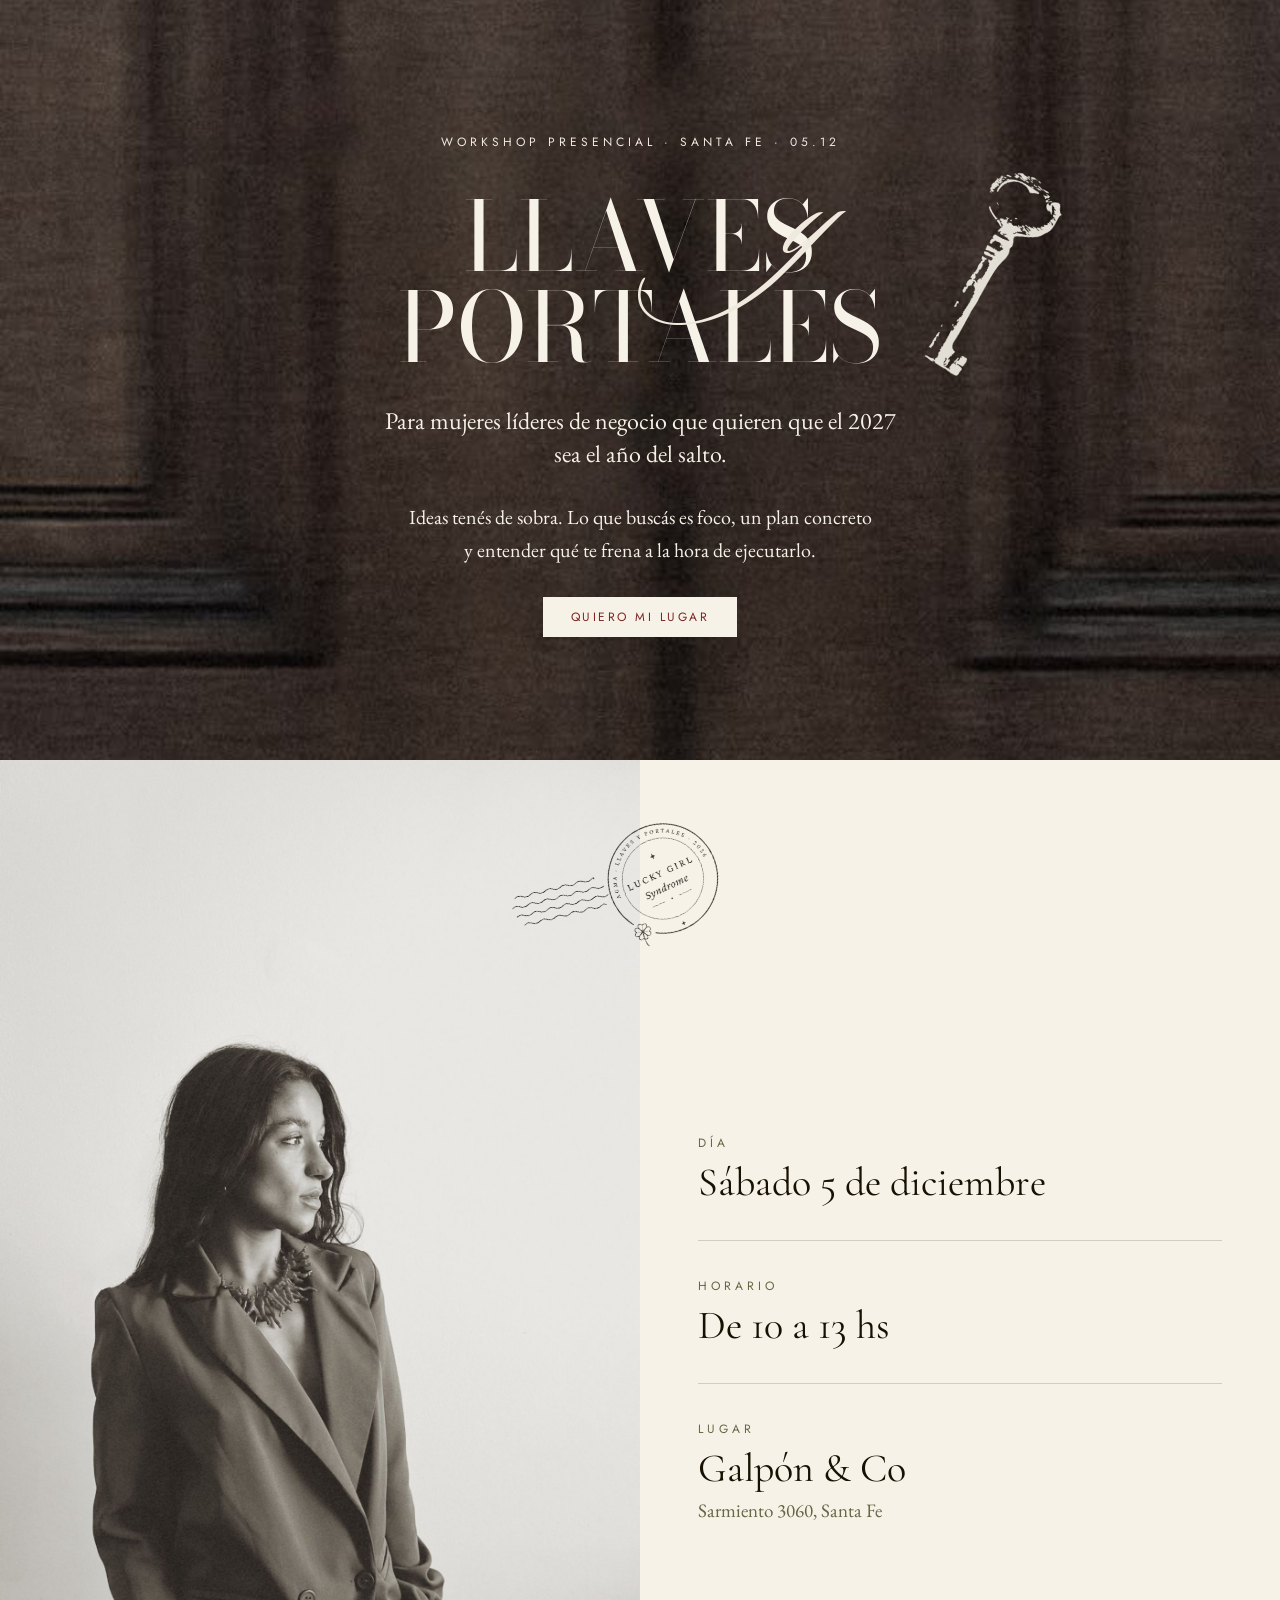
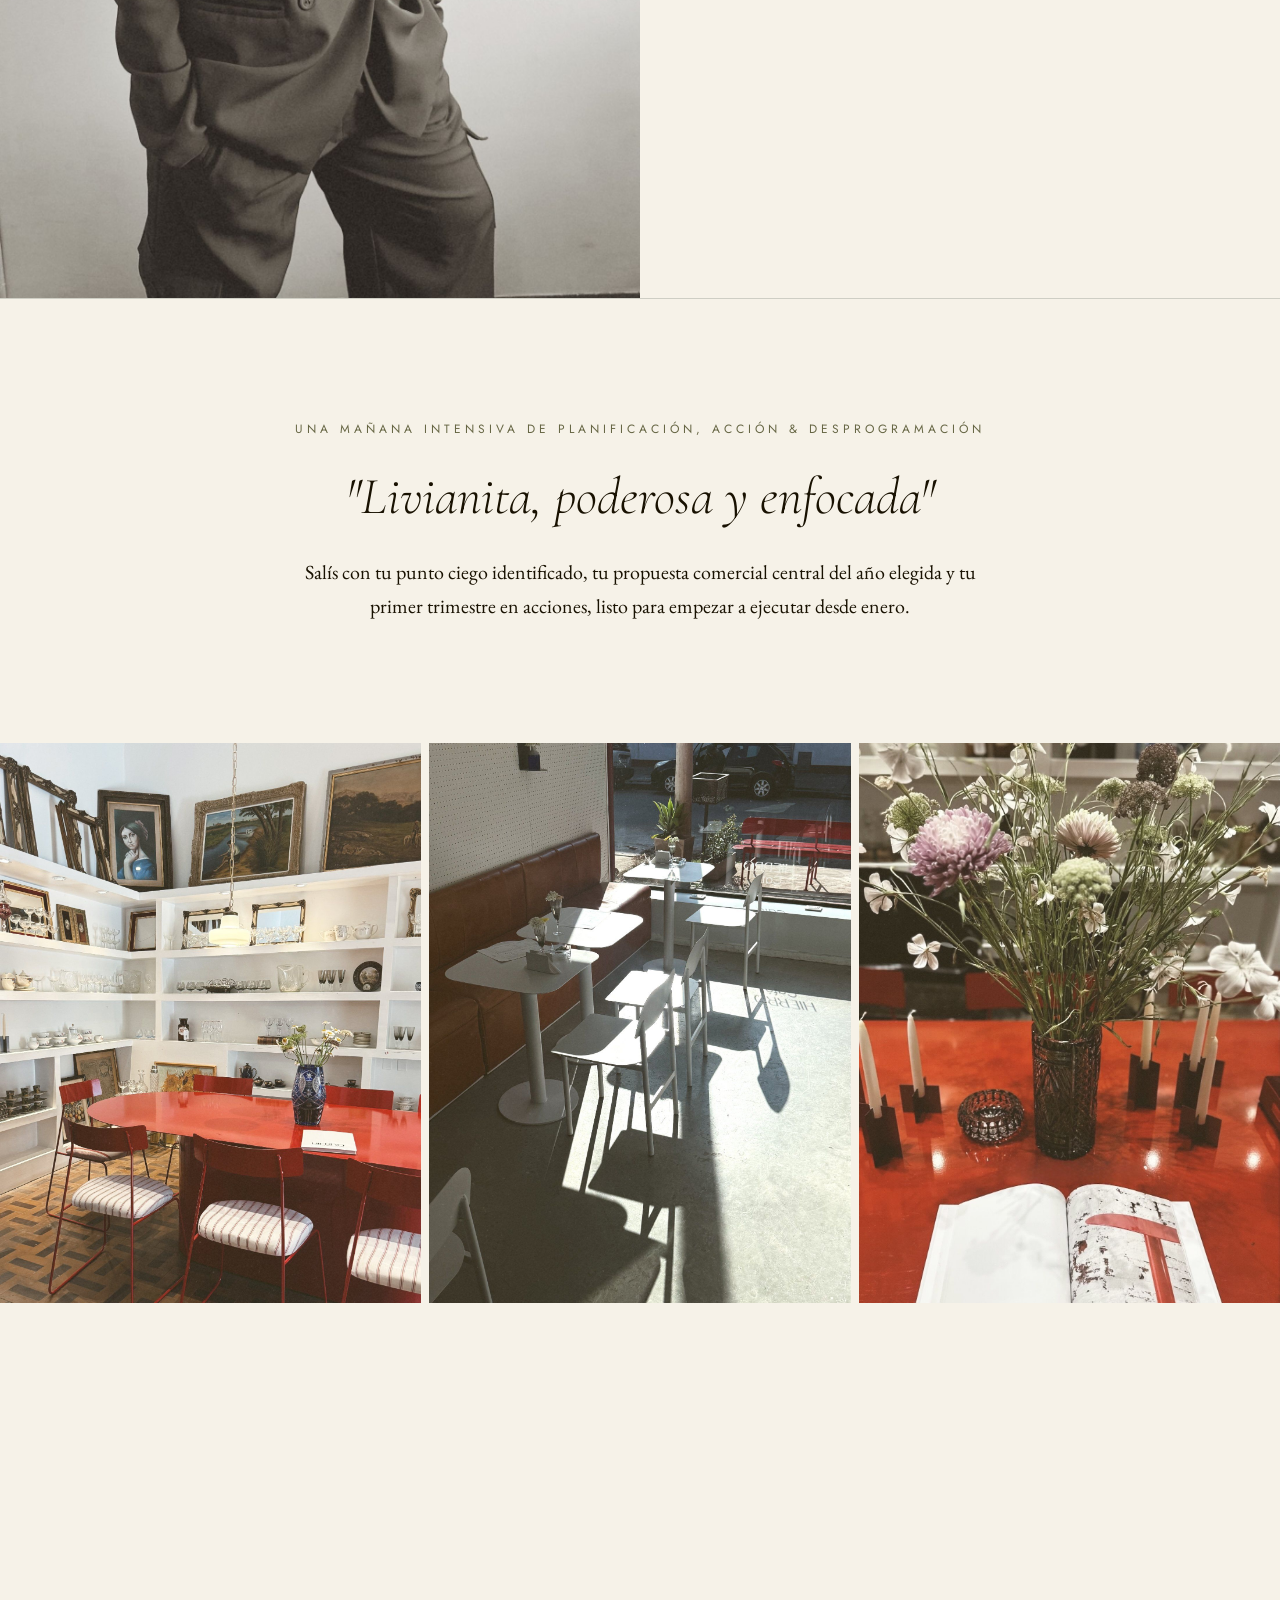
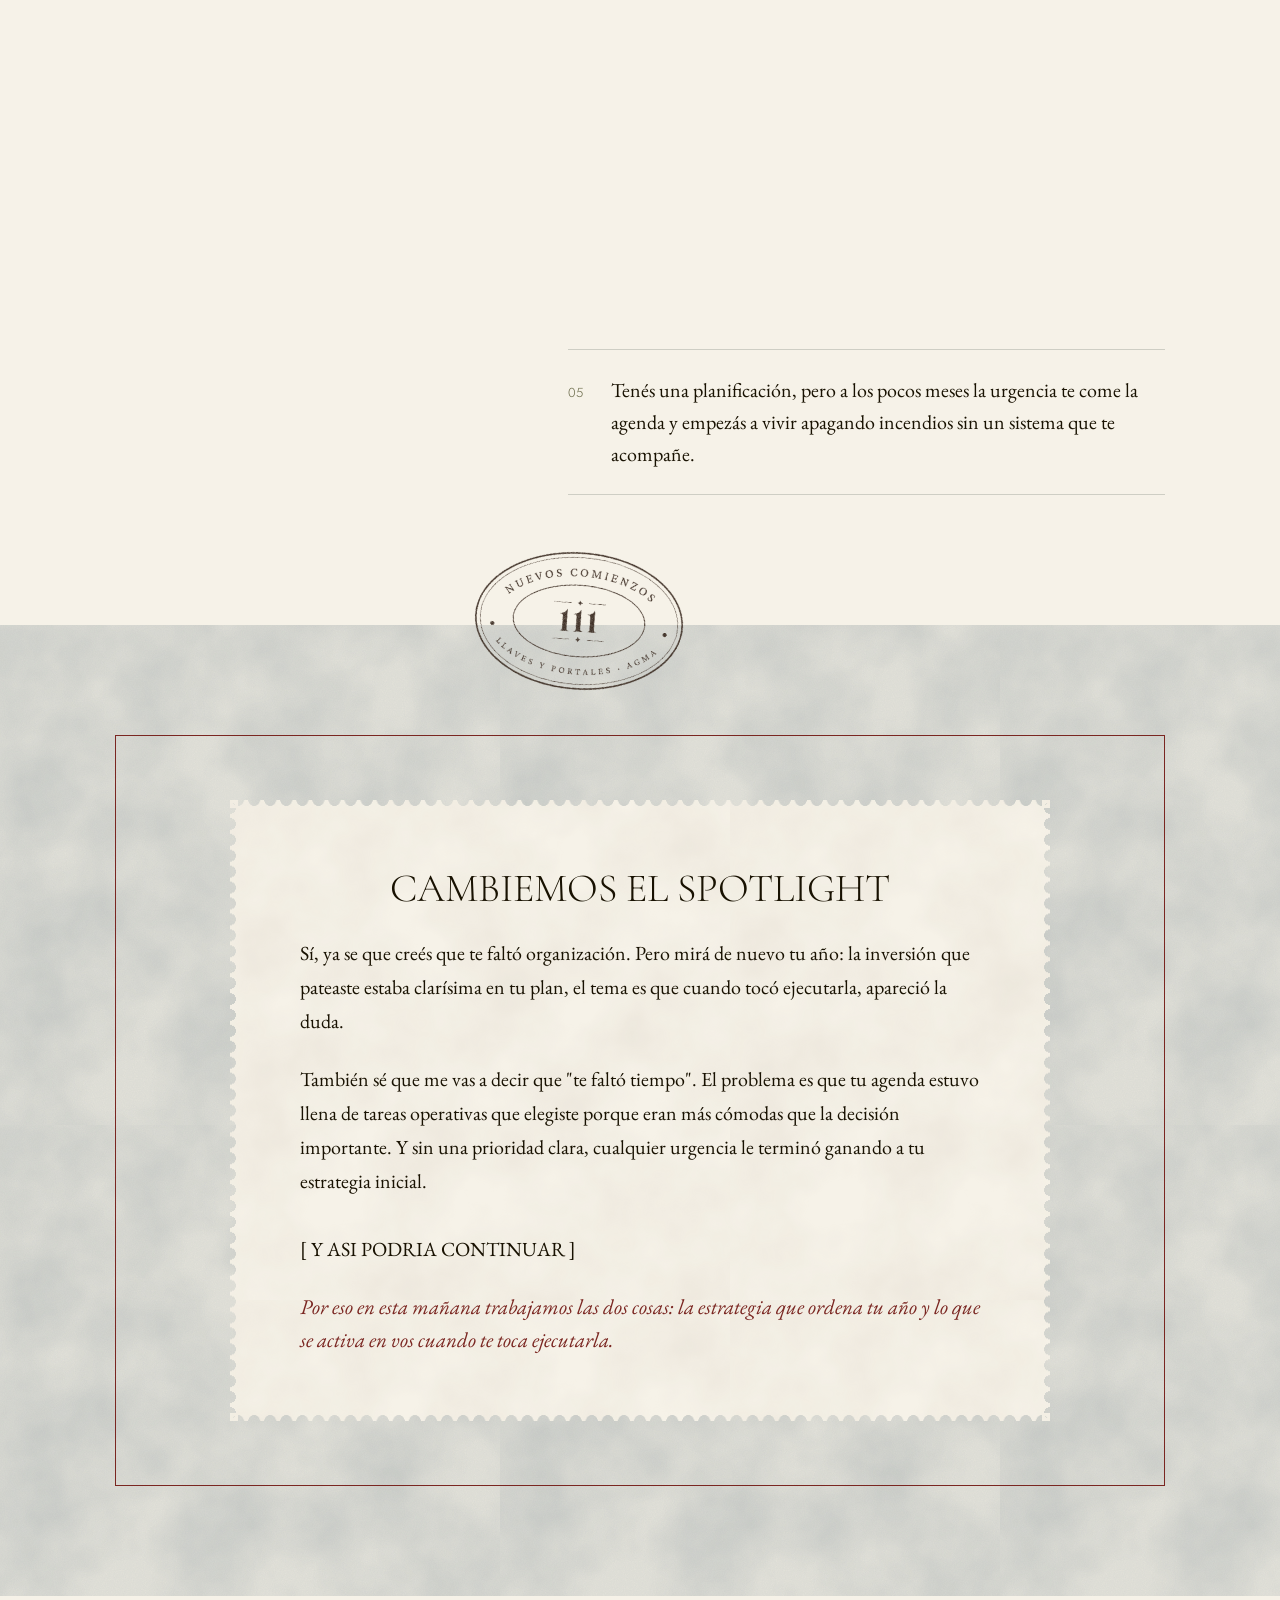
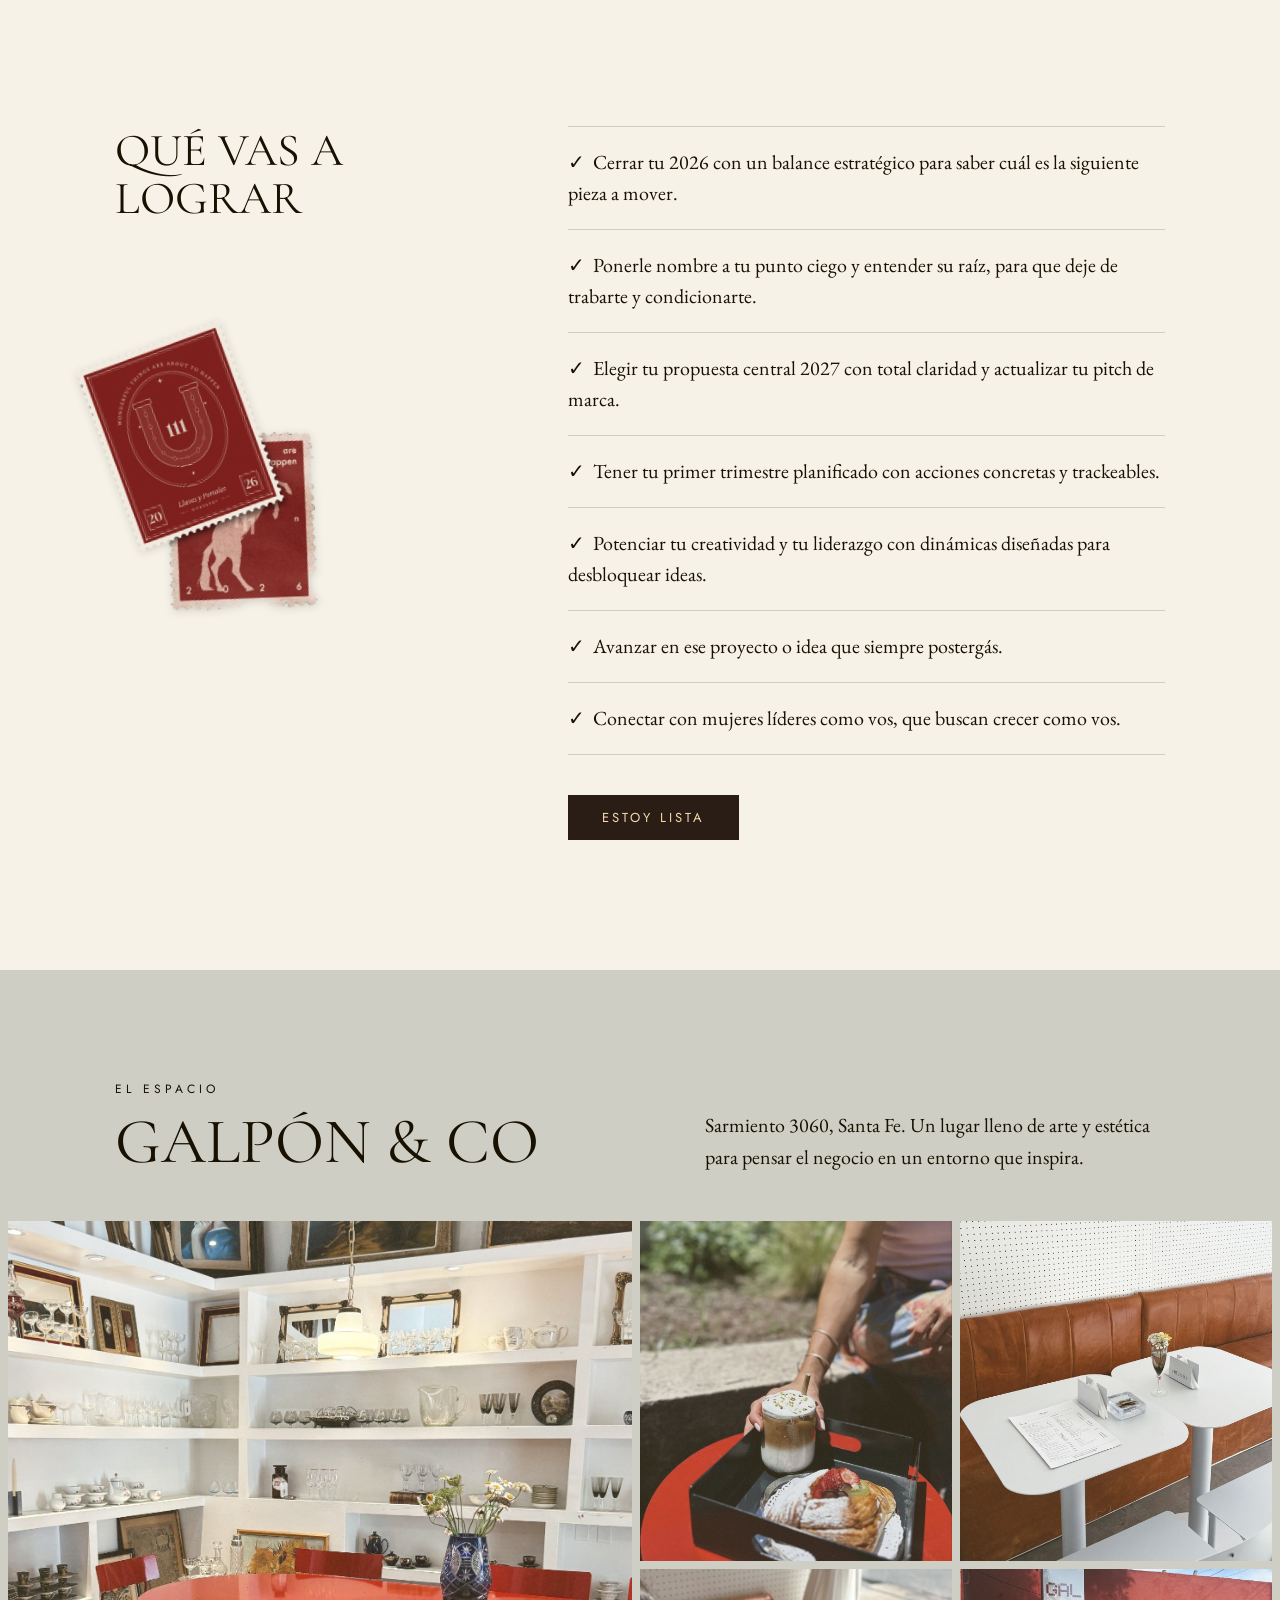
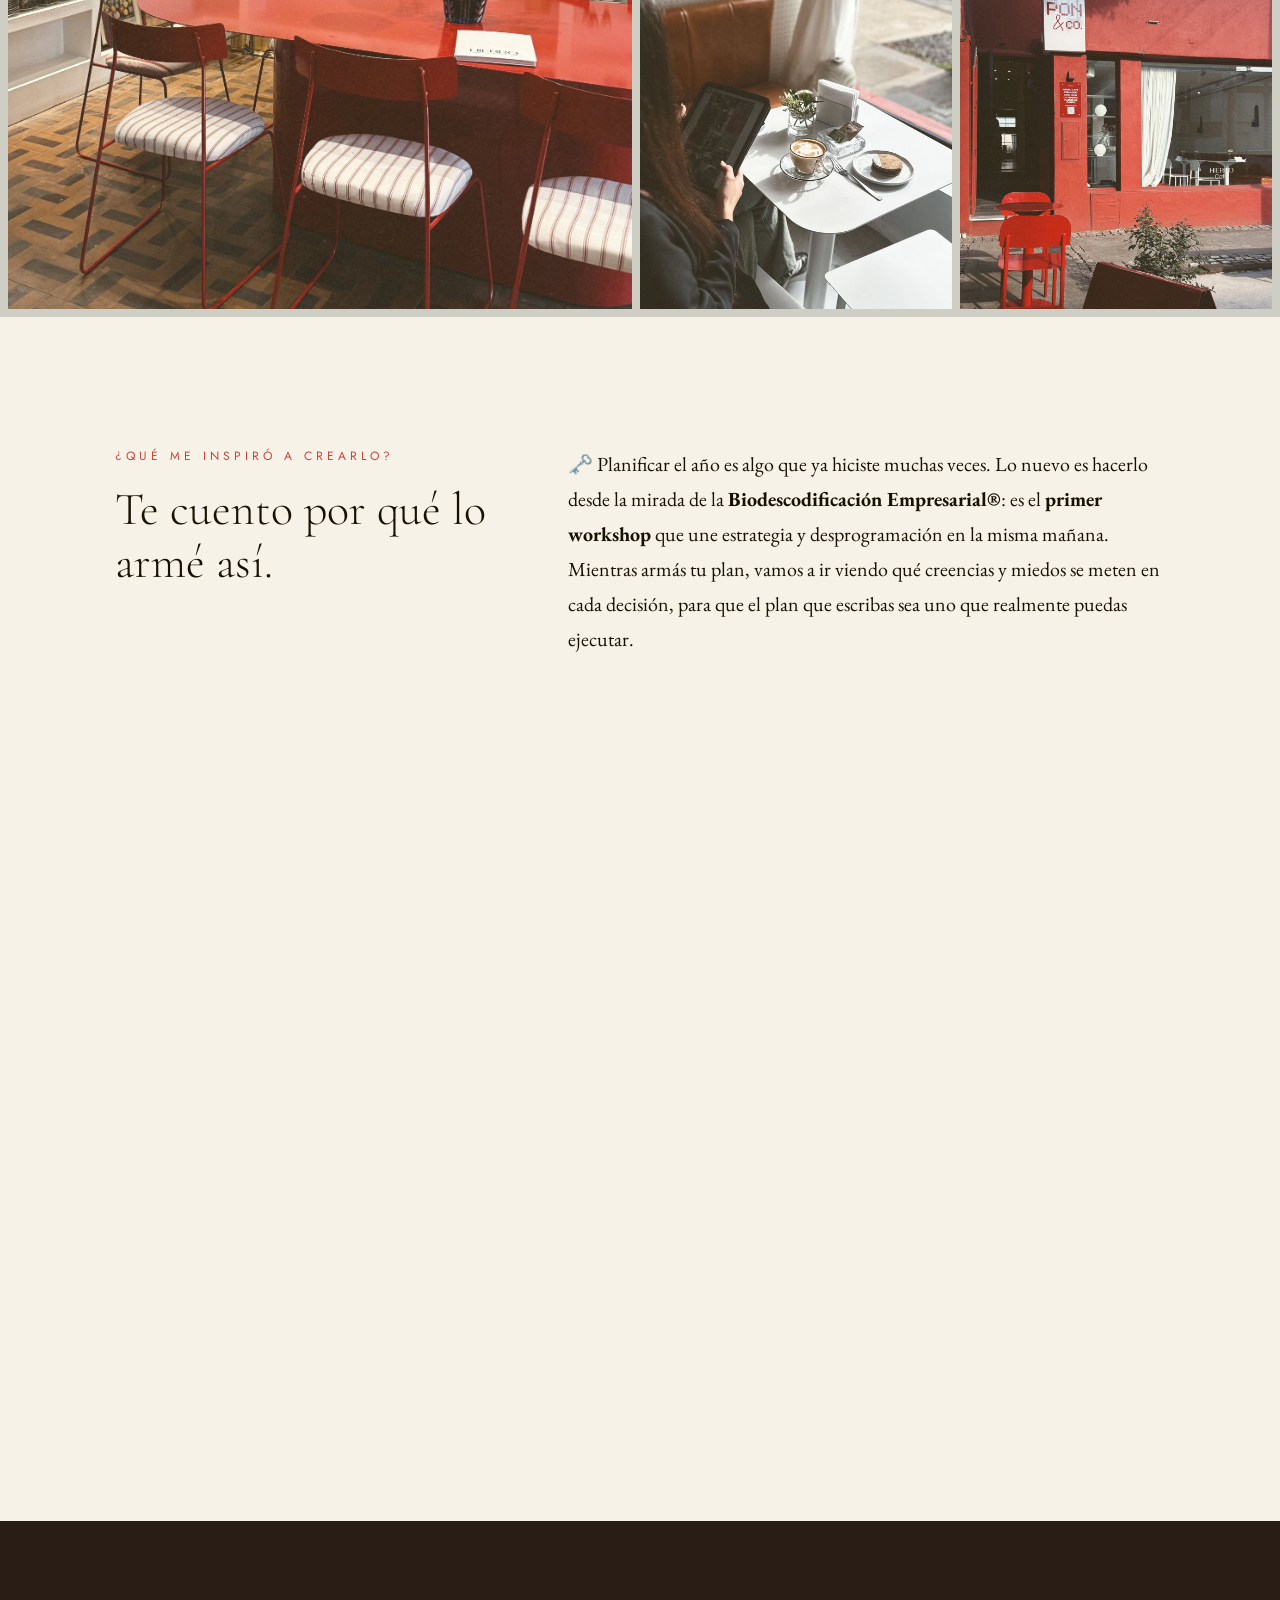
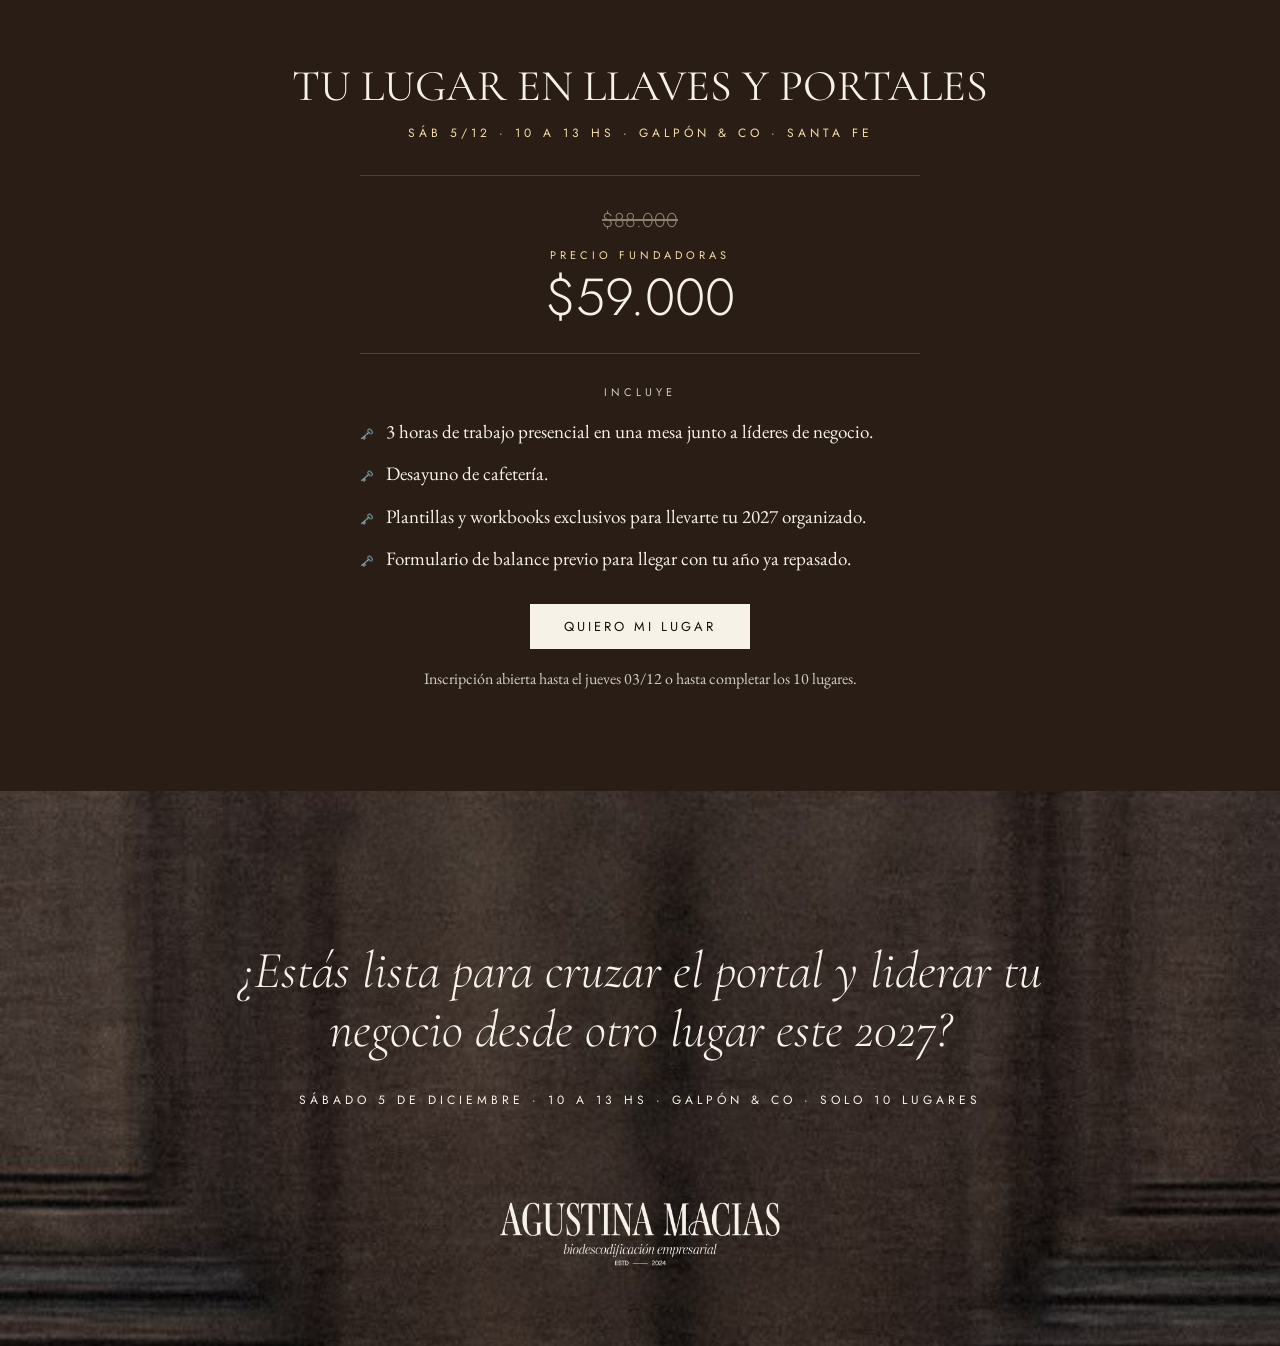
==== commit f4105d2d: "Vuelven los botones COPIAR en la página de pago Co-Authored-By: Claude Opus 5.5 <noreply@anthropic.c" ====
--- a/index.html
+++ b/index.html
@@ -12,7 +12,7 @@
 <link rel="preconnect" href="https://fonts.googleapis.com">
 <link rel="preconnect" href="https://fonts.gstatic.com" crossorigin>
 <link href="https://fonts.googleapis.com/css2?family=Bodoni+Moda:opsz,wght@6..96,400;6..96,500&family=Cormorant+Garamond:ital,wght@0,300;0,400;0,500;1,300;1,400&family=EB+Garamond:ital,wght@0,400;0,500;1,400&family=Jost:wght@300;400;500;700&display=swap" rel="stylesheet">
-<link rel="stylesheet" href="estilos.css?v=11">
+<link rel="stylesheet" href="estilos.css?v=12">
 <script>document.documentElement.classList.add('js')</script>
 </head>
 <body>
--- a/estilos.css
+++ b/estilos.css
@@ -235,7 +235,10 @@
 .cuenta .val { font-size: 15px; word-break: break-all; }
 .cuenta .val.sel { user-select: all; -webkit-user-select: all; letter-spacing: 1px; }
 .cuenta .val.cvu { font-size: 14px; letter-spacing: .5px; }
-.nota-copiar { font-size: 12px; line-height: 1.5; color: var(--moss); }
+.cuenta > div.fila { flex-direction: row; justify-content: space-between; align-items: center; gap: 12px; }
+.cuenta .dato-c { display: flex; flex-direction: column; gap: 4px; min-width: 0; }
+.copiar { flex: none; border: 1px solid var(--ash); background: transparent; font-family: 'Jost', Helvetica, Arial, sans-serif; font-size: 10px; letter-spacing: 2px; padding: 8px 12px; cursor: pointer; color: var(--ash); }
+.copiar.ok { background: var(--ash); color: var(--nori); }
 .paso .boton { align-self: center; background: var(--vino); color: var(--nori); }
 .pie-datos { background: #E2E1D9; padding: 32px 24px 48px; text-align: center; display: flex; flex-direction: column; align-items: center; gap: 8px; color: var(--moss); }
 .pie-datos .label { line-height: 1.9; letter-spacing: 2px; }
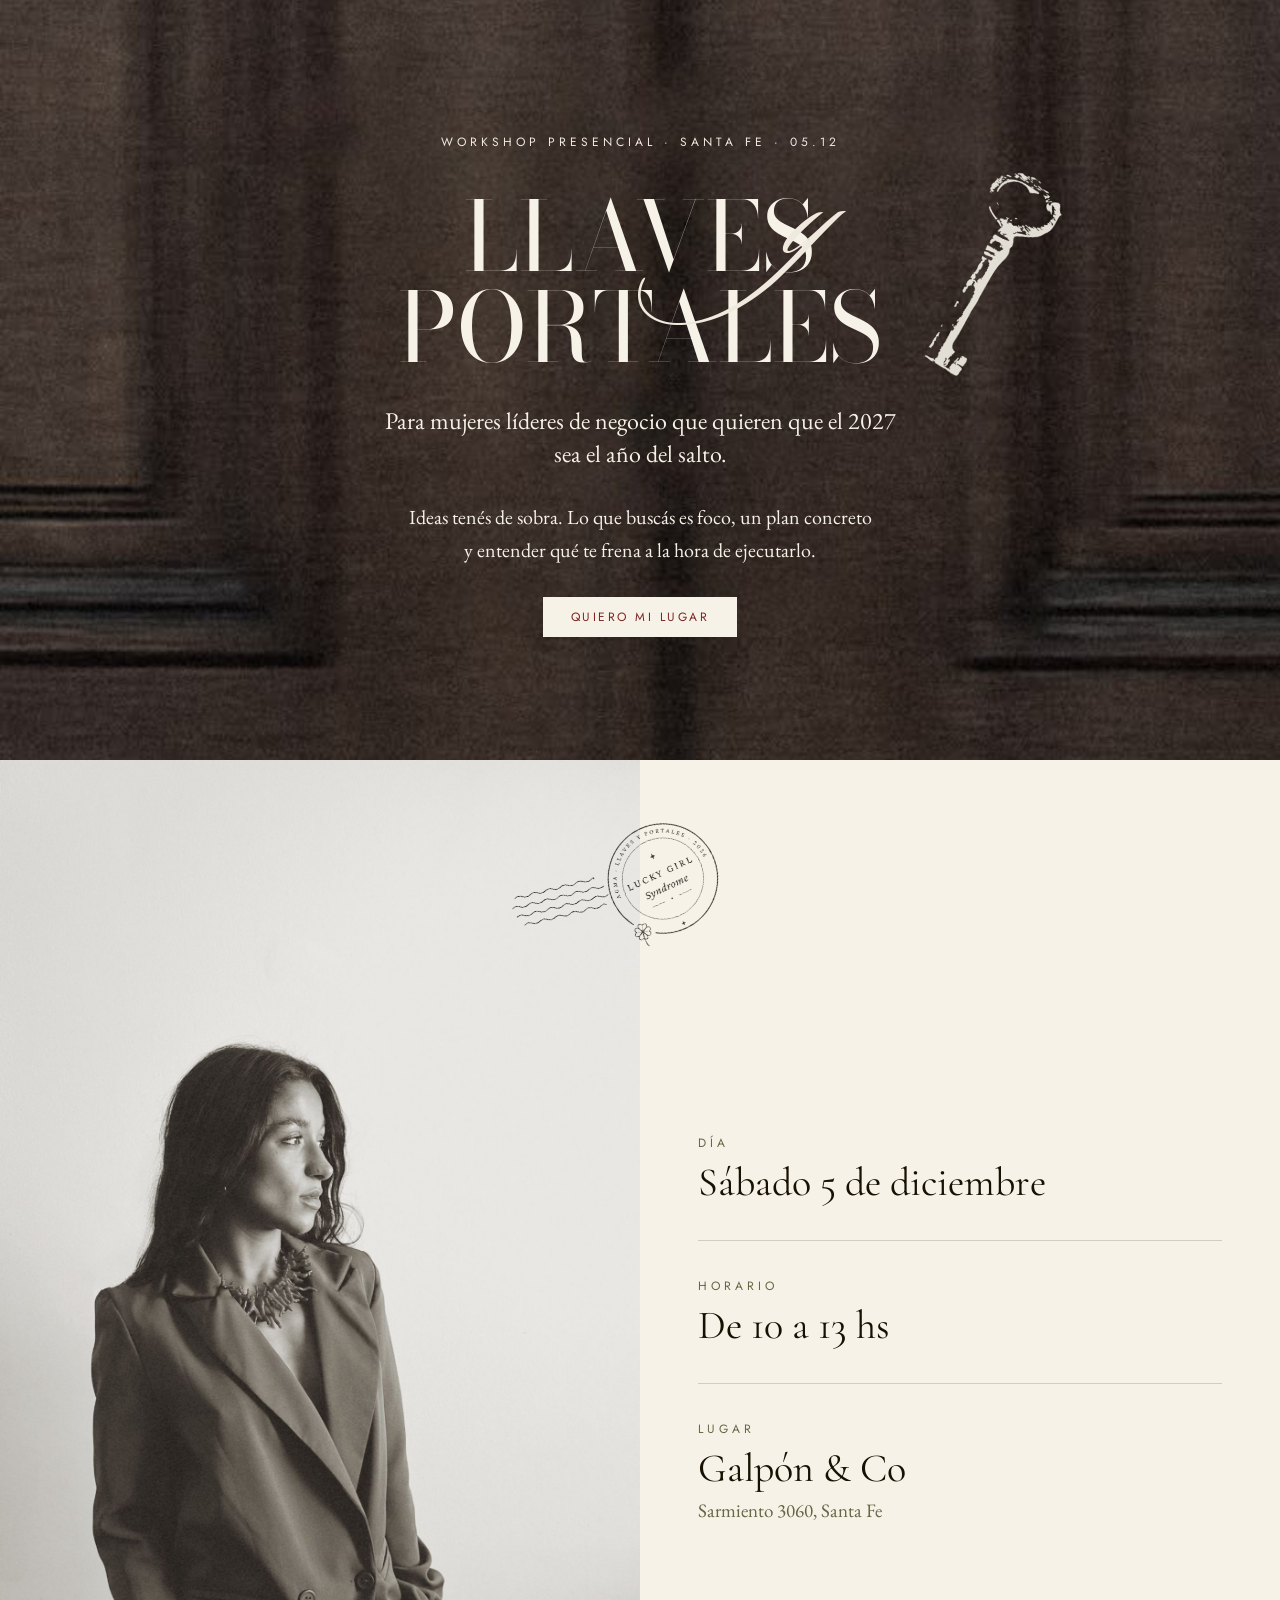
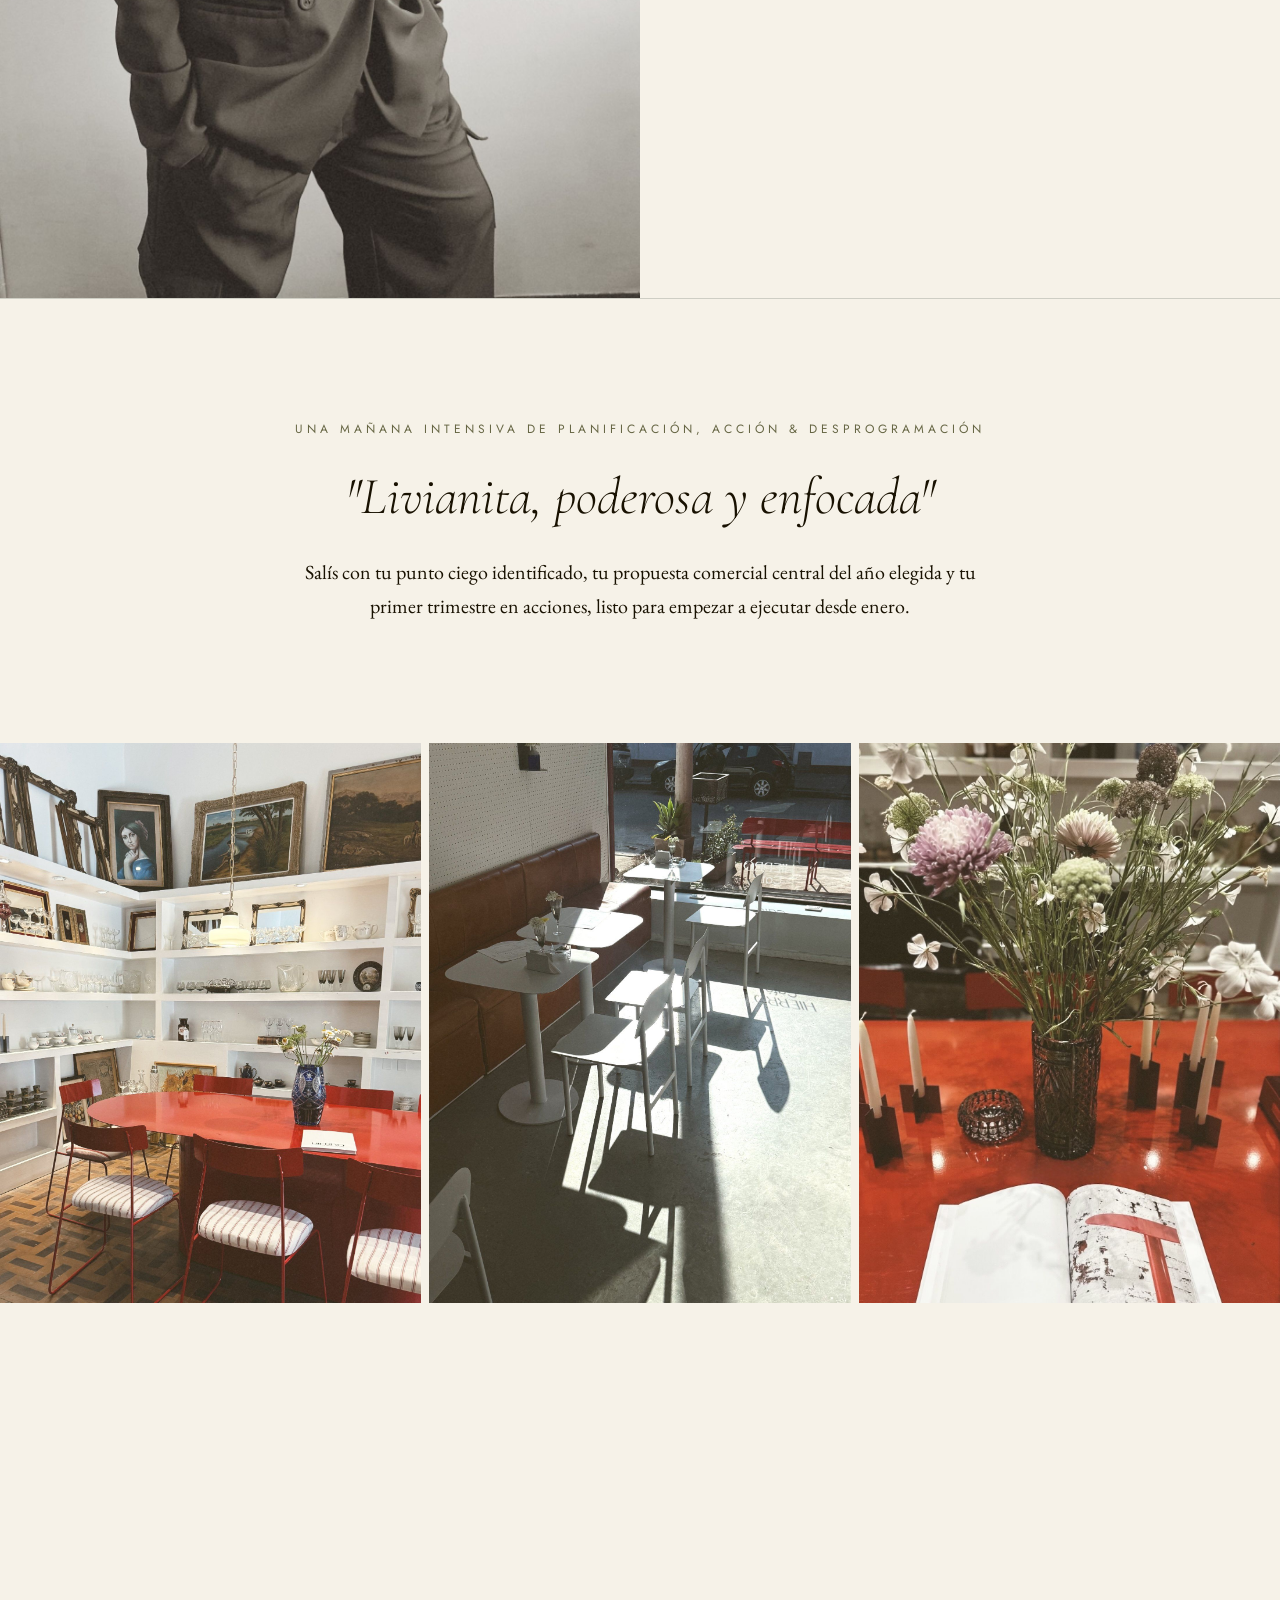
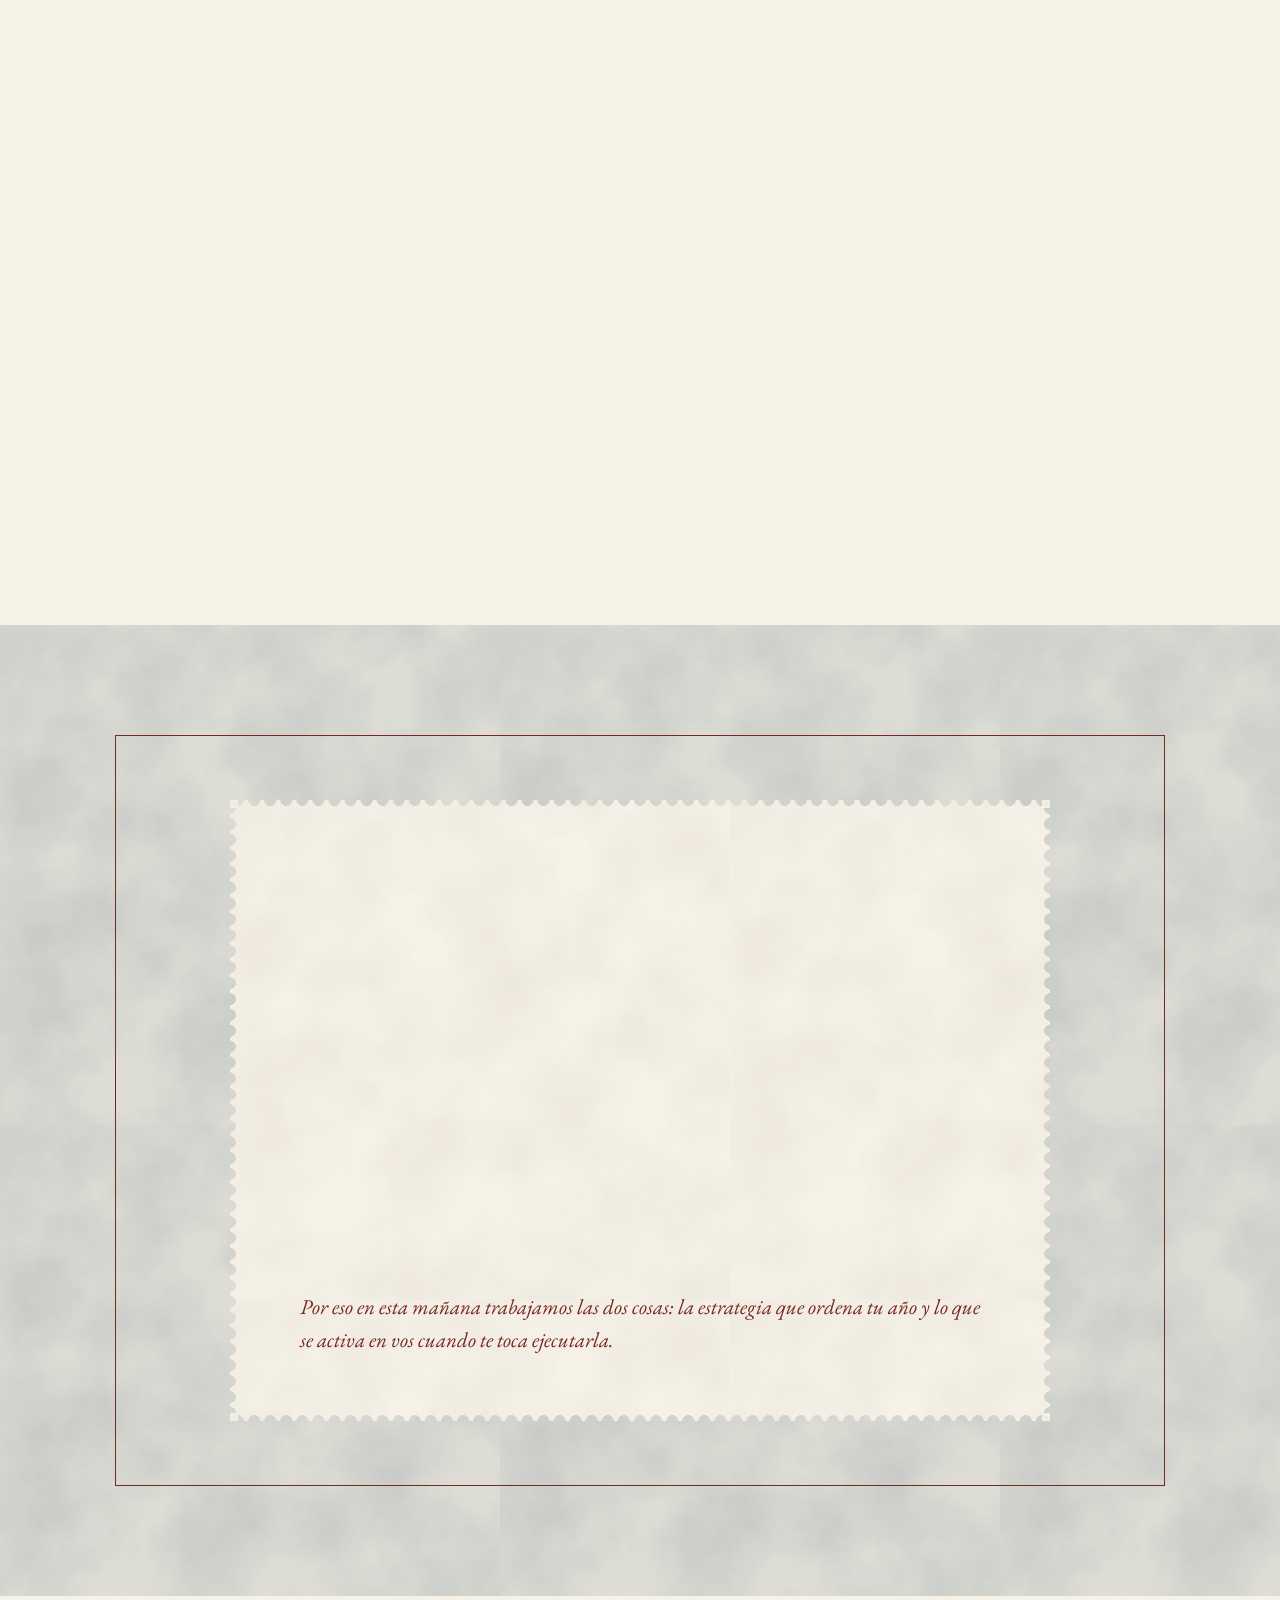
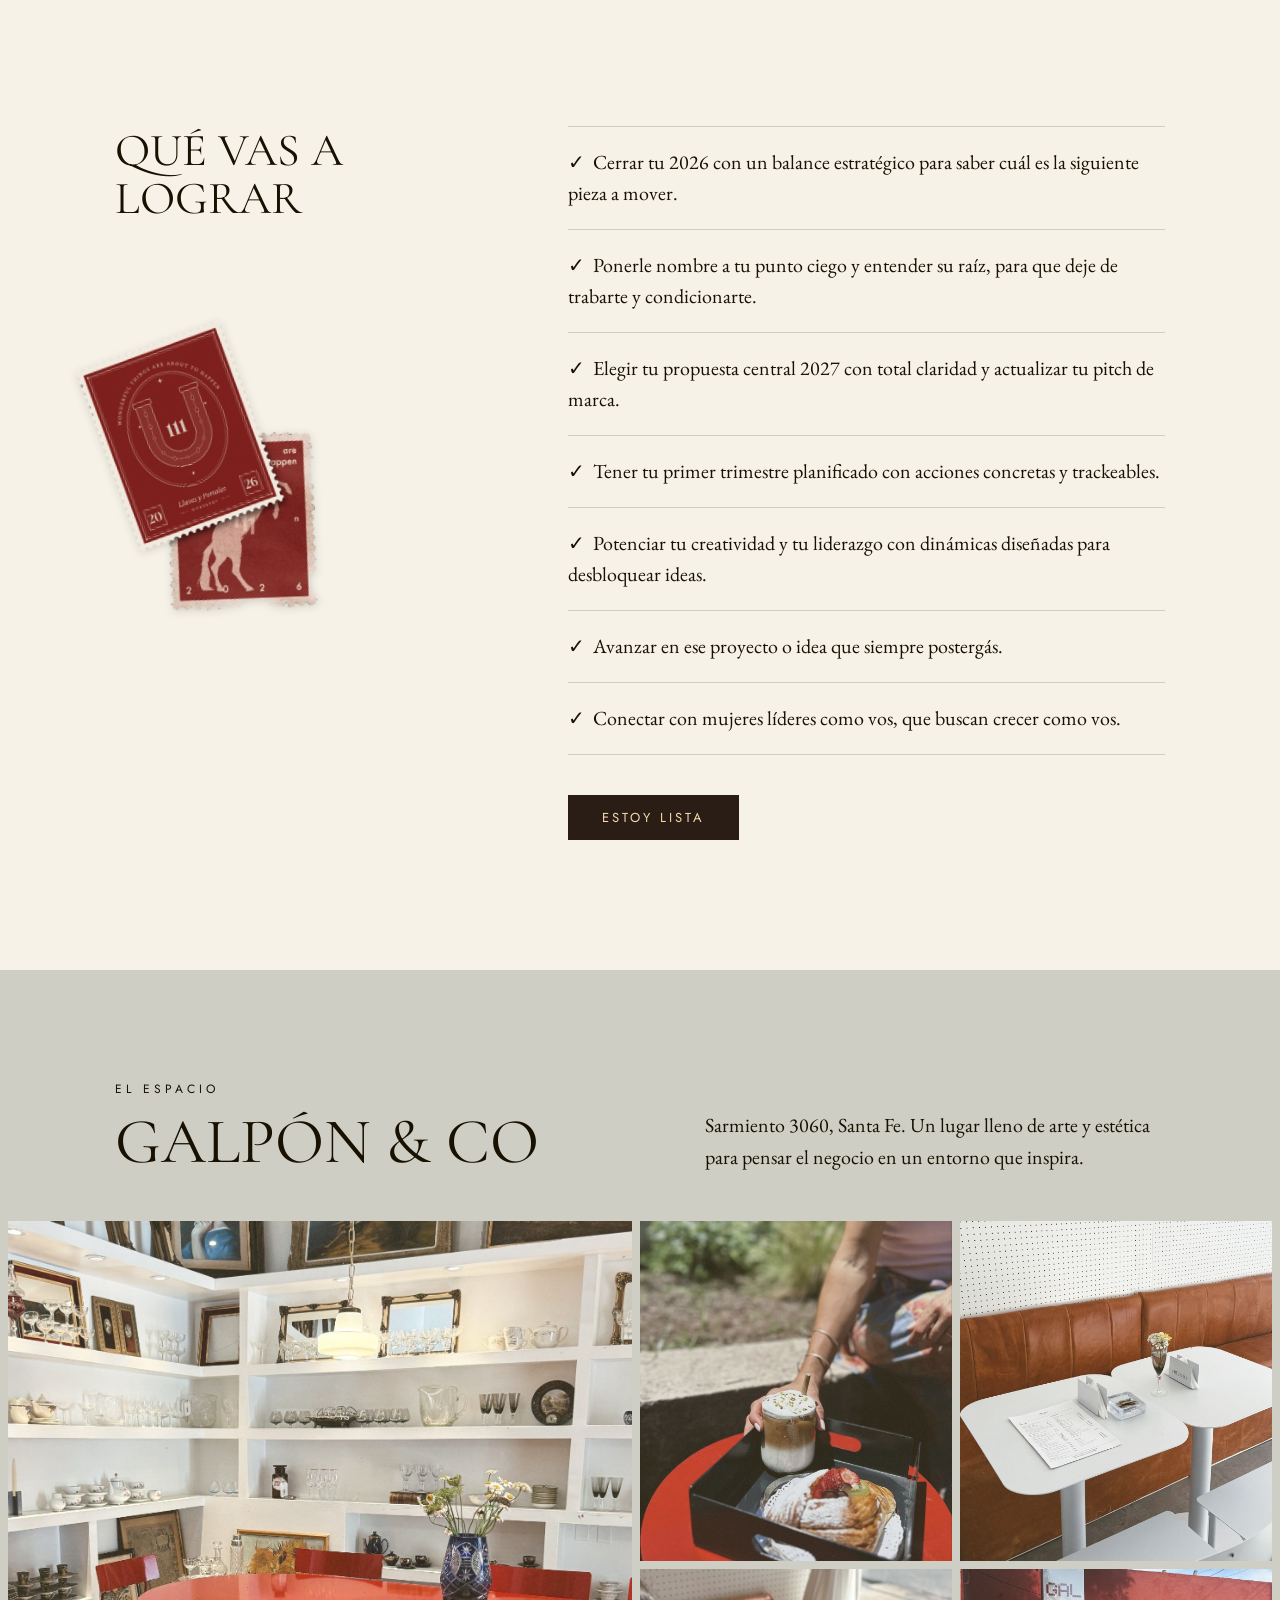
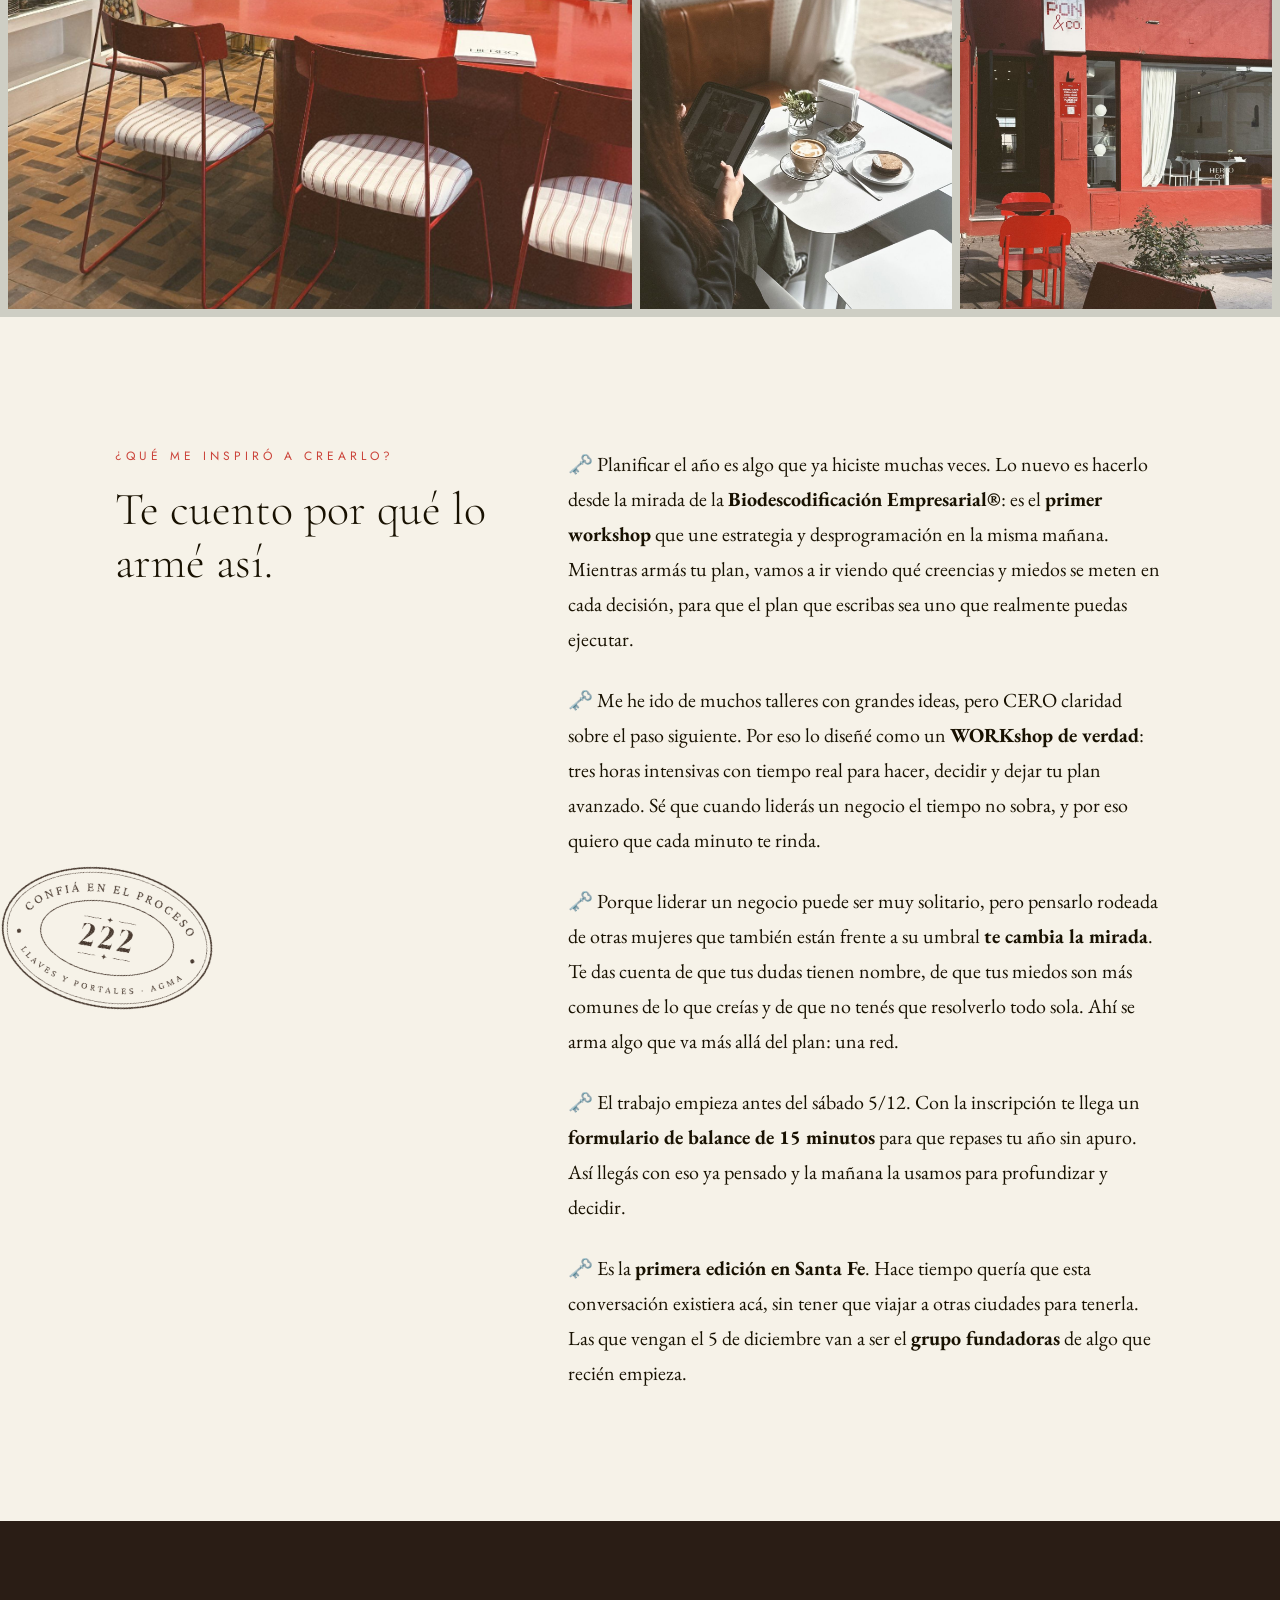
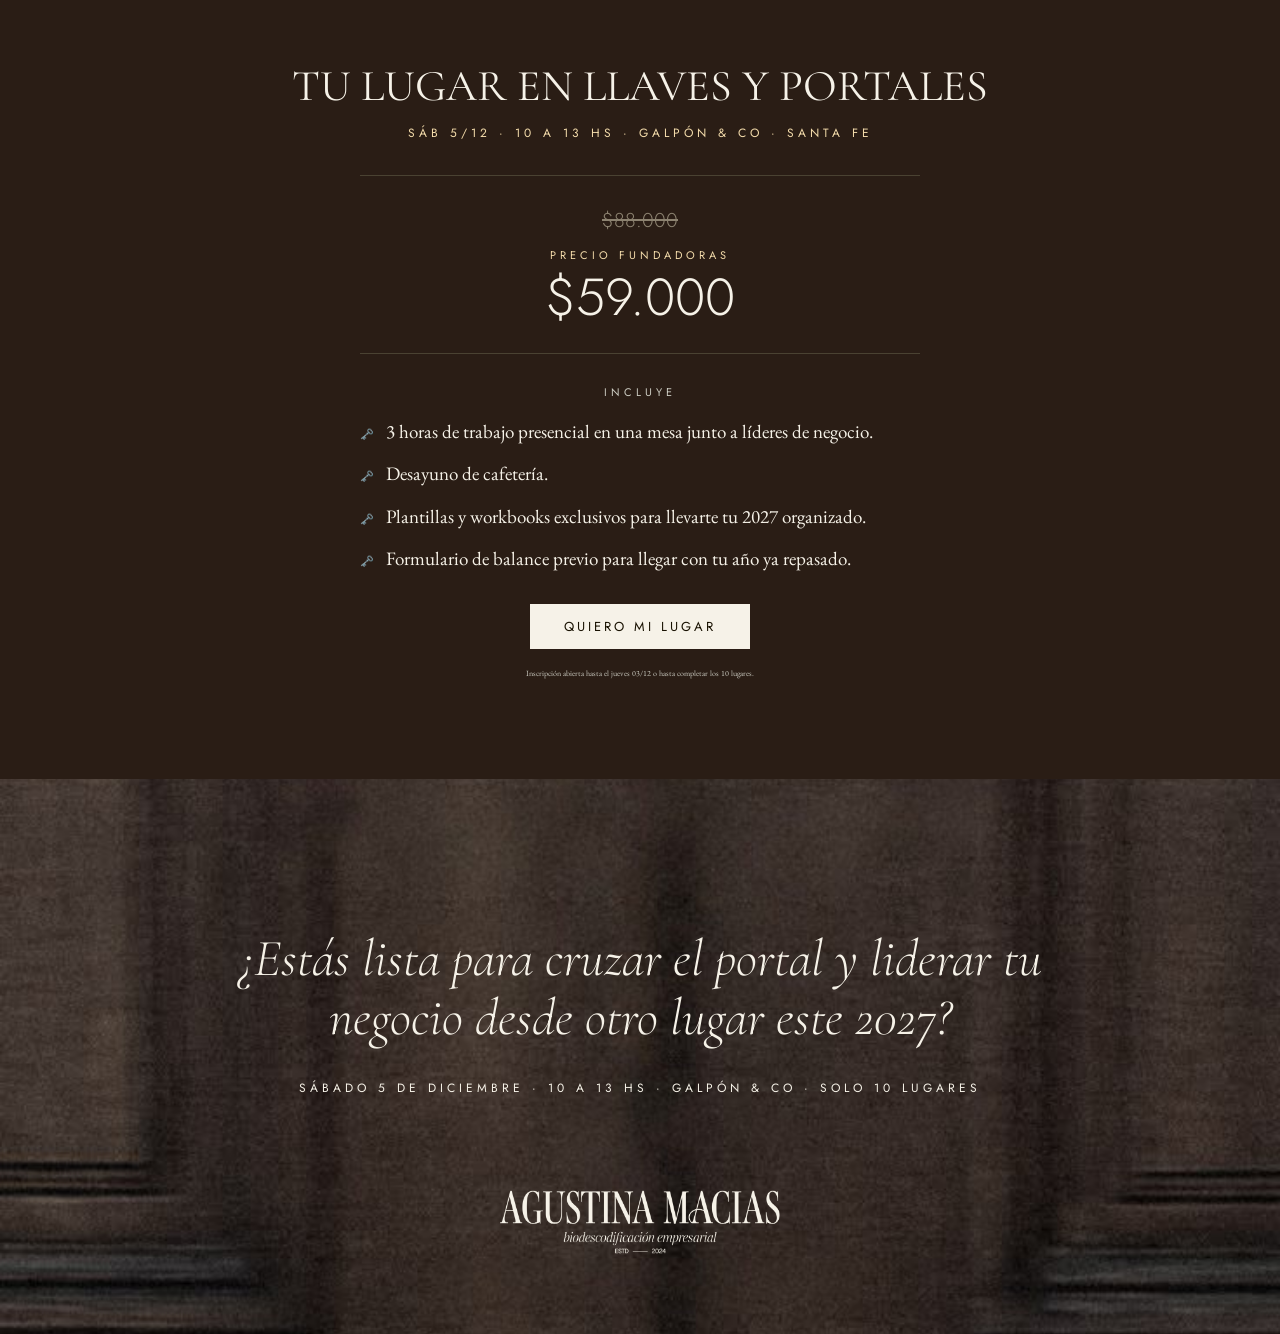
==== commit 4eb23987: "Ajustes celular: llave, foto, sticker lucky y líneas únicas Co-Authored-By: Claude Opus 5.5 <noreply" ====
--- a/index.html
+++ b/index.html
@@ -12,7 +12,7 @@
 <link rel="preconnect" href="https://fonts.googleapis.com">
 <link rel="preconnect" href="https://fonts.gstatic.com" crossorigin>
 <link href="https://fonts.googleapis.com/css2?family=Bodoni+Moda:opsz,wght@6..96,400;6..96,500&family=Cormorant+Garamond:ital,wght@0,300;0,400;0,500;1,300;1,400&family=EB+Garamond:ital,wght@0,400;0,500;1,400&family=Jost:wght@300;400;500;700&display=swap" rel="stylesheet">
-<link rel="stylesheet" href="estilos.css?v=12">
+<link rel="stylesheet" href="estilos.css?v=13">
 <script>document.documentElement.classList.add('js')</script>
 </head>
 <body>
@@ -142,7 +142,7 @@
     <div class="cab">
       <div class="label">Solo 10 lugares · Primera edición</div>
       <h2>TU LUGAR EN LLAVES Y PORTALES</h2>
-      <div class="label cuando">Sáb 5/12 · 10 a 13 hs · Galpón &amp; Co · Santa Fe</div>
+      <div class="label cuando una-linea">Sáb 5/12 · 10 a 13 hs · Galpón &amp; Co · Santa Fe</div>
     </div>
     <div class="precio">
       <div class="antes">$88.000</div>
@@ -157,7 +157,7 @@
       <div><span>🗝️</span><p>Formulario de balance previo para llegar con tu año ya repasado.</p></div>
     </div>
     <a class="boton" href="pago.html">Quiero mi lugar</a>
-    <p class="nota">Inscripción abierta hasta el jueves 03/12 o hasta completar los 10 lugares.</p>
+    <p class="nota una-linea">Inscripción abierta hasta el jueves 03/12 o hasta completar los 10 lugares.</p>
   </section>
 
   <!-- CIERRE -->
@@ -168,6 +168,23 @@
   </section>
 
 </main>
+<script>
+(function () {
+  var els = document.querySelectorAll('.una-linea');
+  function ajustar() {
+    els.forEach(function (el) {
+      el.style.fontSize = '';
+      var s = el.closest('section'), cs = getComputedStyle(s);
+      var w = s.clientWidth - parseFloat(cs.paddingLeft) - parseFloat(cs.paddingRight);
+      var t = parseFloat(getComputedStyle(el).fontSize);
+      while (el.scrollWidth > w && t > 8) { t -= 0.25; el.style.fontSize = t + 'px'; }
+    });
+  }
+  ajustar();
+  if (document.fonts && document.fonts.ready) document.fonts.ready.then(ajustar);
+  window.addEventListener('resize', ajustar);
+})();
+</script>
 <script>
 (function () {
   var sel = [
--- a/estilos.css
+++ b/estilos.css
@@ -29,12 +29,12 @@
 .hero .bajada { font-size: 16px; line-height: 1.4; max-width: 255px; }
 .hero .texto { font-size: 14px; line-height: 1.65; max-width: 297px; }
 .hero .boton { align-self: center; background: var(--nori); color: var(--vino); }
-.hero .llave { right: 4px; top: 8px; width: 62px; transform: rotate(10deg); opacity: .9; }
+.hero .llave { right: 2px; top: -4px; width: 56px; transform: rotate(10deg); opacity: .9; }
 
 /* ---------- FOTO + DATOS ---------- */
 .foto-datos .foto { position: relative; height: 366px; background: var(--sand); }
 .foto-datos .foto img.retrato { width: 100%; height: 100%; object-fit: cover; object-position: 50% 30%; }
-.foto-datos .lucky { right: 10px; top: 54px; width: 130px; transform: rotate(-14deg); }
+.foto-datos .lucky { right: -32px; top: 40px; width: 150px; transform: rotate(-14deg); }
 .datos { padding: 0 24px; border-bottom: 1px solid var(--sand); }
 .dato { padding: 24px 0; border-bottom: 1px solid var(--sand); display: flex; flex-direction: column; gap: 6px; }
 .dato:last-child { border-bottom: 0; }
@@ -115,7 +115,7 @@
 .incluye span { font-size: 11px; }
 .incluye p { font-size: 15px; line-height: 1.5; }
 .inversion .boton { background: var(--nori); color: var(--ash); }
-.inversion .nota { margin-top: -10px; font-size: 12px; line-height: 1.5; color: var(--sand); }
+.inversion .nota { align-self: stretch; margin-top: -10px; font-size: 12px; line-height: 1.5; color: var(--sand); }
 
 /* ---------- CIERRE ---------- */
 .cierre-final { background: var(--madera) url(img/puerta.jpg) center / cover no-repeat; color: var(--nori); padding: 80px 24px 48px; display: flex; flex-direction: column; align-items: center; text-align: center; gap: 26px; }
@@ -126,6 +126,13 @@
 .s-111d { display: none; }
 
 /* ================= ESCRITORIO ================= */
+@media (max-width: 899px) {
+  .hero { padding-top: 112px; }
+  .foto-datos .foto { height: 420px; }
+  .foto-datos .foto img.retrato { object-position: 50% 54%; }
+  .inversion { padding-left: 24px; padding-right: 24px; }
+}
+.una-linea { white-space: nowrap; }
 @media (min-width: 900px) {
   .hero { padding: 120px 9% 110px; min-height: 760px; align-items: center; text-align: center; gap: 30px; }
   .hero .label { font-size: 12px; letter-spacing: 4px; }
